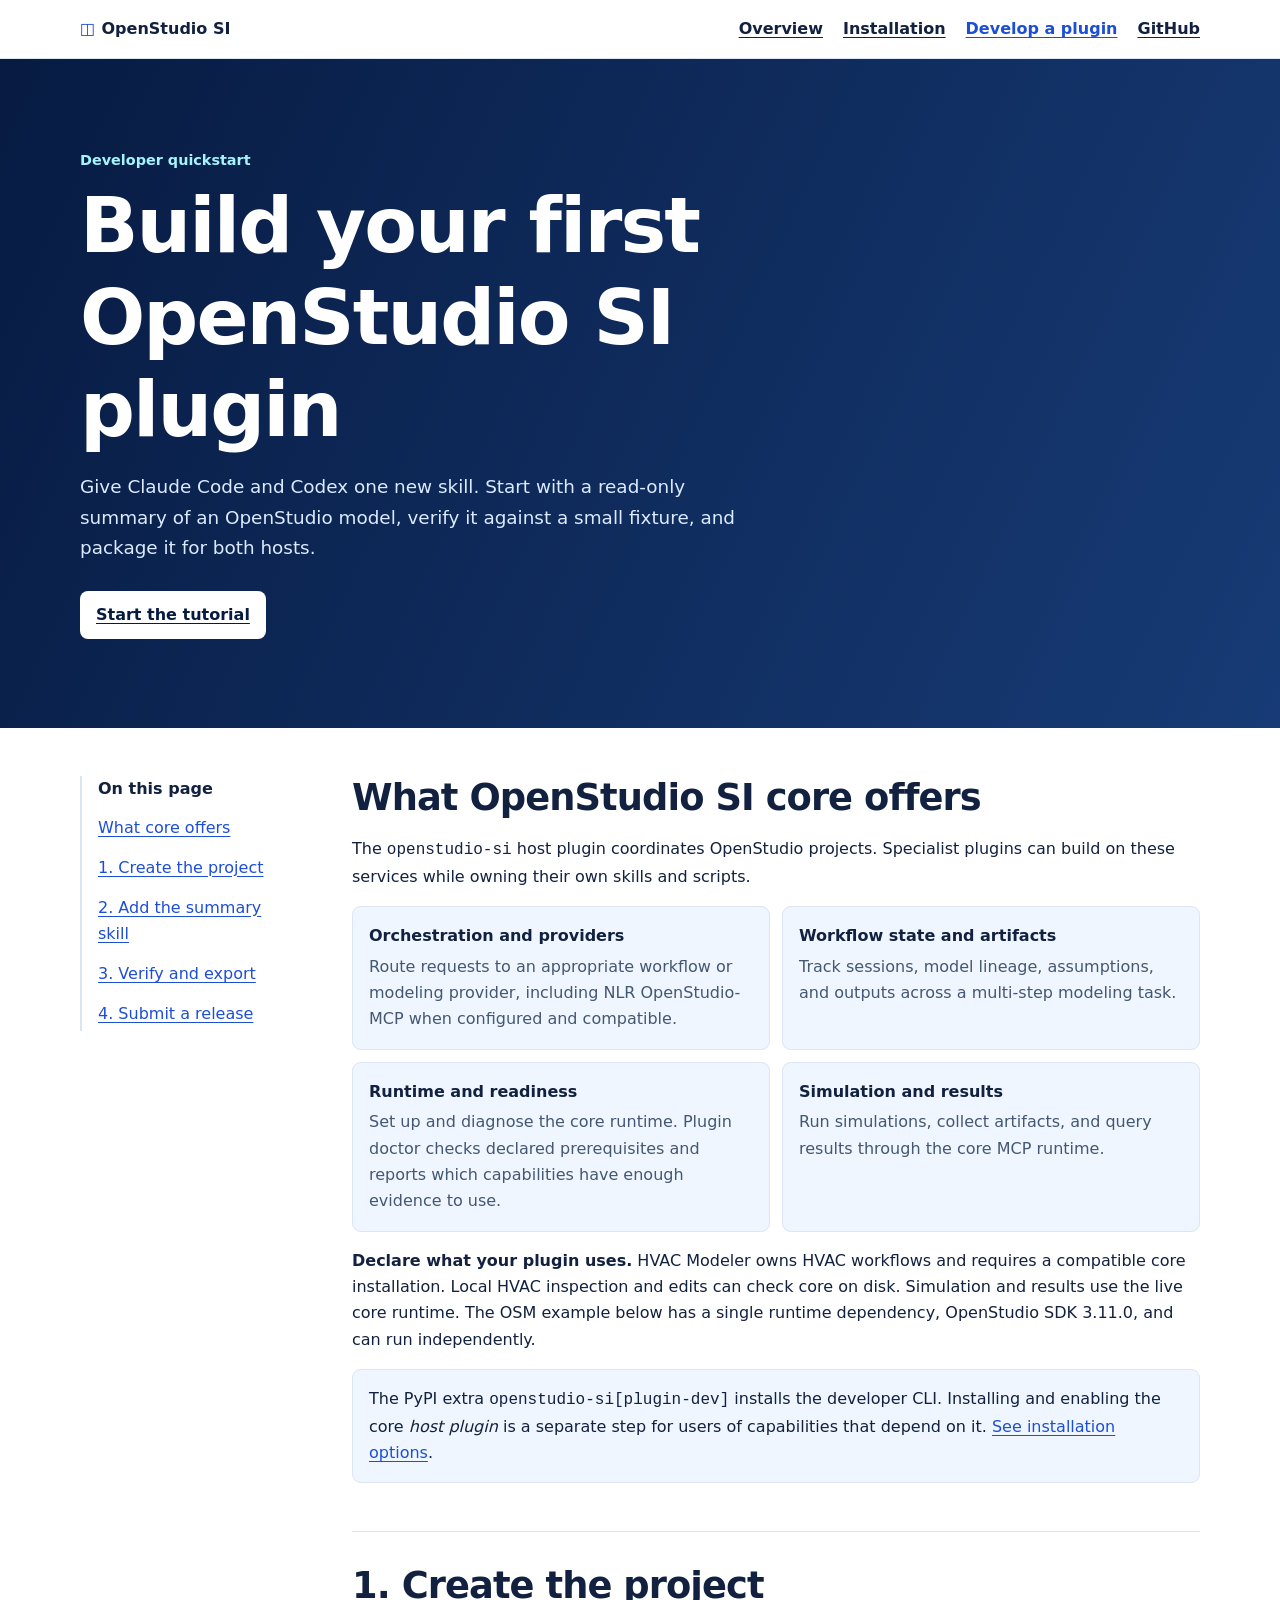
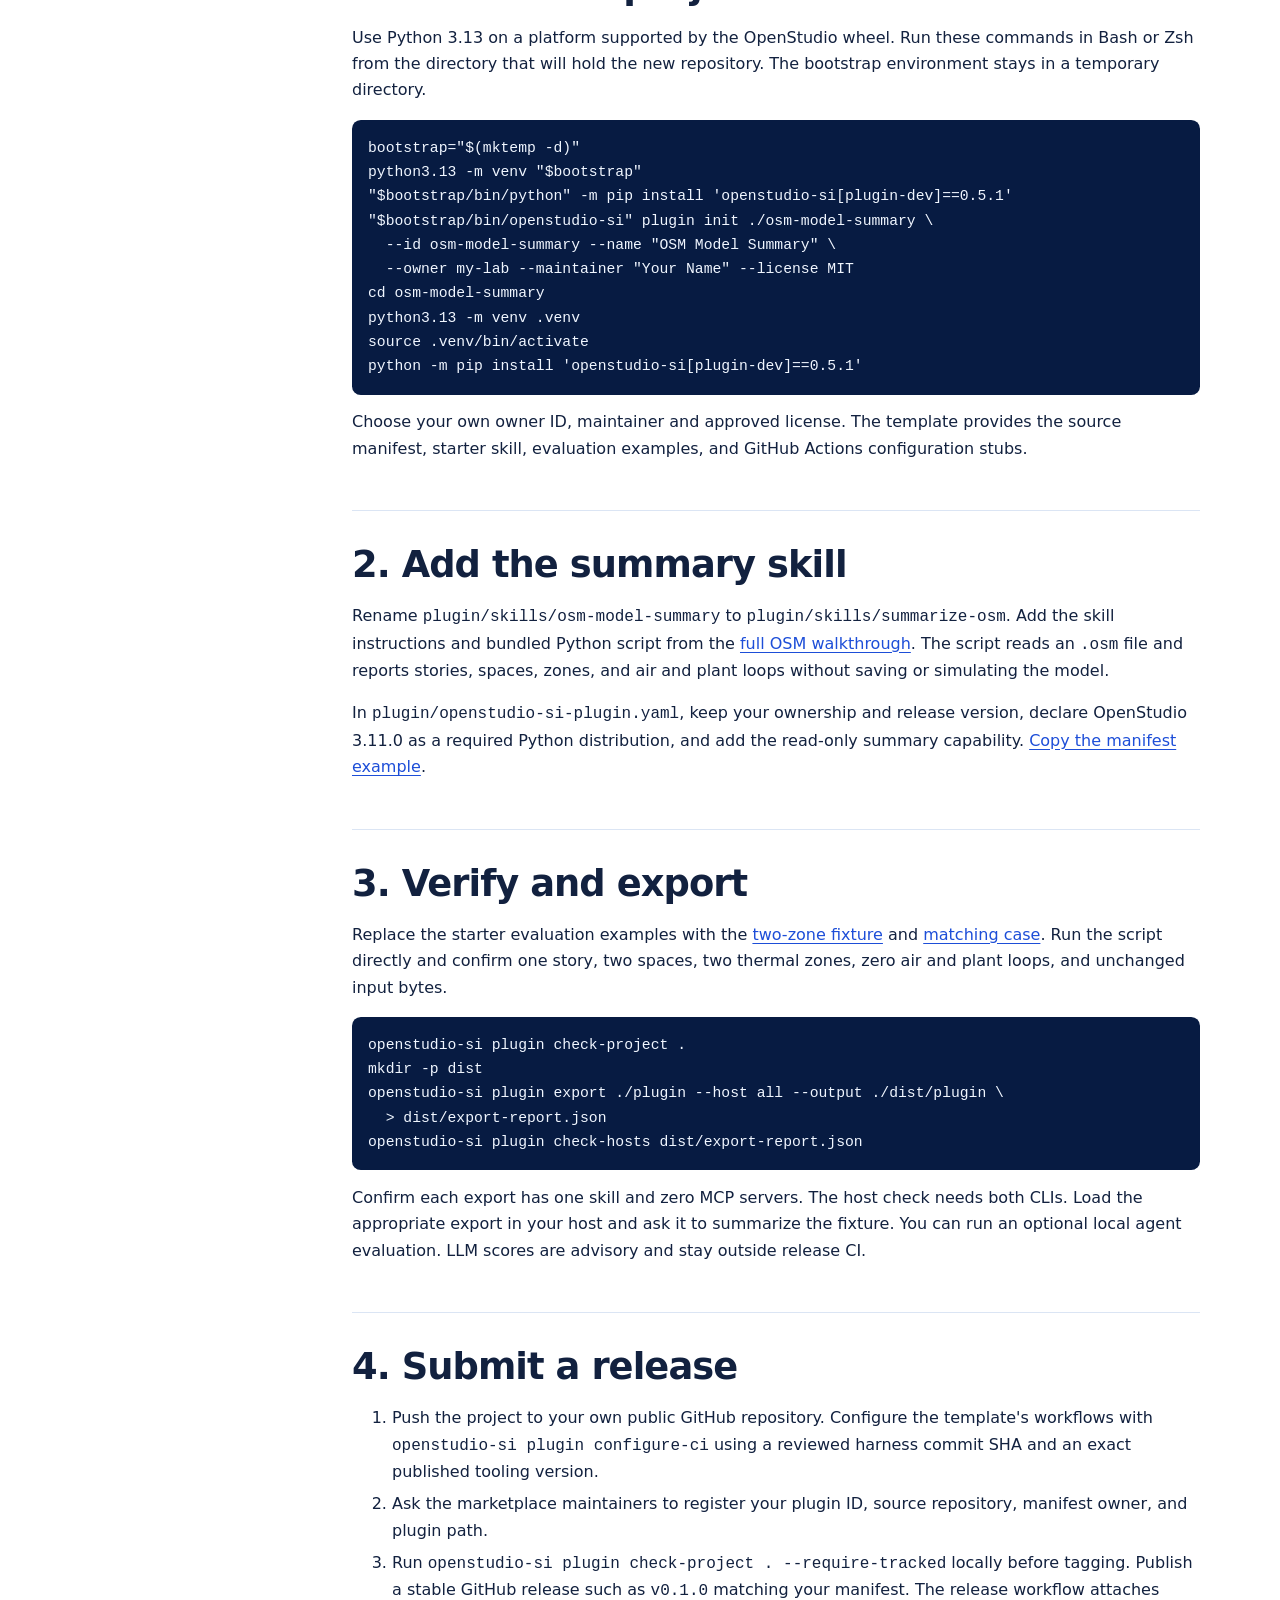
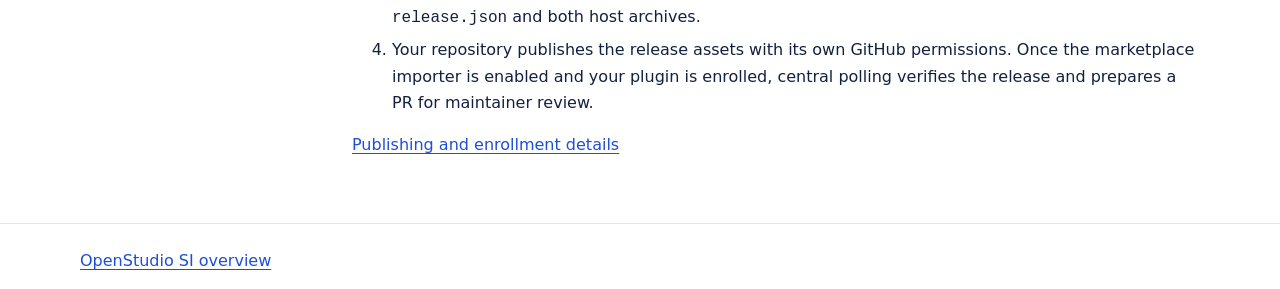
==== docs/develop.html @ a96a1e19 "Add a GitHub Pages quickstart for plugin developers" ====
<!doctype html>
<html lang="en">
<head>
  <meta charset="utf-8">
  <meta name="viewport" content="width=device-width, initial-scale=1">
  <meta name="description" content="Build, test, and release your first OpenStudio SI plugin for Claude Code and Codex.">
  <title>Develop a plugin | OpenStudio SI</title>
  <style>
    :root { color-scheme: light; --navy:#071b42; --ink:#12213f; --blue:#1d4ed8; --pale:#eff6ff; --muted:#445773; --line:#dbe5f4; }
    * { box-sizing:border-box; }
    body { margin:0; color:var(--ink); font:1rem/1.65 system-ui,sans-serif; }
    a { color:var(--blue); text-underline-offset:.2em; }
    a:focus-visible { outline:3px solid #2563eb; outline-offset:4px; }
    .wrap { width:min(70rem, calc(100% - 2rem)); margin-inline:auto; }
    header { border-bottom:1px solid var(--line); }
    header .wrap { display:flex; flex-wrap:wrap; align-items:center; justify-content:space-between; gap:.5rem 1.5rem; padding-block:1rem; }
    header nav { display:flex; flex-wrap:wrap; gap:.5rem 1.25rem; }
    header a { color:var(--ink); font-weight:650; }
    .brand { font-weight:800; text-decoration:none; }
    .brand span { color:var(--blue); margin-right:.4rem; }
    [aria-current="page"] { color:var(--blue); }
    .hero { padding:clamp(3rem, 7vw, 6rem) 0; background:linear-gradient(115deg,var(--navy),#173b76); color:white; }
    .hero p { max-width:42rem; color:#dbeafe; font-size:1.15rem; }
    h1,h2,h3 { line-height:1.2; letter-spacing:-.025em; }
    h1 { font-size:clamp(2.4rem, 6vw, 4.8rem); max-width:16ch; margin:.45rem 0 1rem; }
    h2 { font-size:clamp(1.65rem, 3.5vw, 2.3rem); margin:0 0 1rem; }
    h3 { font-size:1.15rem; margin:0 0 .5rem; }
    .label { font-weight:700; font-size:.9rem; }
    .hero .label { color:#a5f3fc; }
    .hero .button { display:inline-block; margin-top:.75rem; padding:.65rem 1rem; background:white; color:var(--navy); border-radius:.5rem; font-weight:700; }
    .layout { display:grid; grid-template-columns:13rem minmax(0, 1fr); gap:clamp(1.5rem,5vw,4rem); padding-block:3rem; }
    .contents { align-self:start; position:sticky; top:1rem; border-left:2px solid var(--line); padding-left:1rem; }
    .contents ul { list-style:none; padding:0; margin:.5rem 0 0; }
    .contents a { display:inline-block; padding:.25rem 0; }
    section + section { margin-top:3rem; padding-top:2rem; border-top:1px solid var(--line); }
    section { scroll-margin-top:1rem; }
    p, ul, dl { margin:.65rem 0 1rem; }
    li + li { margin-top:.35rem; }
    .core-list { display:grid; grid-template-columns:repeat(2,minmax(0,1fr)); gap:.75rem; }
    .core-list div, .note { background:var(--pale); padding:1rem; border:1px solid var(--line); border-radius:.55rem; }
    dt { font-weight:740; }
    dd { margin:.25rem 0 0; color:var(--muted); }
    pre { background:var(--navy); color:#f0f6ff; border-radius:.55rem; padding:1rem; overflow:auto; font-size:.92rem; }
    pre:focus-visible { outline:3px solid #2563eb; outline-offset:3px; }
    p code, li code { overflow-wrap:anywhere; }
    footer { border-top:1px solid var(--line); padding-block:1.5rem; }
    @media (max-width:46rem) {
      .layout { grid-template-columns:minmax(0,1fr); padding-block:1.5rem; }
      .contents { position:static; }
      .core-list { grid-template-columns:minmax(0,1fr); }
    }
  </style>
</head>
<body>
  <header>
    <div class="wrap">
      <a class="brand" href="index.html"><span aria-hidden="true">◫</span>OpenStudio SI</a>
      <nav aria-label="Site">
        <a href="index.html">Overview</a>
        <a href="install.html">Installation</a>
        <a href="develop.html" aria-current="page">Develop a plugin</a>
        <a href="https://github.com/pnnl/openstudio-si-plugins">GitHub</a>
      </nav>
    </div>
  </header>
  <main>
    <div class="hero">
      <div class="wrap">
        <div class="label">Developer quickstart</div>
        <h1>Build your first OpenStudio SI plugin</h1>
        <p>Give Claude Code and Codex one new skill. Start with a read-only summary of an OpenStudio model, verify it against a small fixture, and package it for both hosts.</p>
        <a class="button" href="#scaffold">Start the tutorial</a>
      </div>
    </div>
    <div class="wrap layout">
      <nav class="contents" aria-label="On this page">
        <strong>On this page</strong>
        <ul>
          <li><a href="#core">What core offers</a></li>
          <li><a href="#scaffold">1. Create the project</a></li>
          <li><a href="#skill">2. Add the summary skill</a></li>
          <li><a href="#verify">3. Verify and export</a></li>
          <li><a href="#publish">4. Submit a release</a></li>
        </ul>
      </nav>
      <div>
        <section id="core">
          <h2>What OpenStudio SI core offers</h2>
          <p>The <code>openstudio-si</code> host plugin coordinates OpenStudio projects. Specialist plugins can build on these services while owning their own skills and scripts.</p>
          <dl class="core-list">
            <div><dt>Orchestration and providers</dt><dd>Route requests to an appropriate workflow or modeling provider, including NLR OpenStudio-MCP when configured and compatible.</dd></div>
            <div><dt>Workflow state and artifacts</dt><dd>Track sessions, model lineage, assumptions, and outputs across a multi-step modeling task.</dd></div>
            <div><dt>Runtime and readiness</dt><dd>Set up and diagnose the core runtime. Plugin doctor checks declared prerequisites and reports which capabilities have enough evidence to use.</dd></div>
            <div><dt>Simulation and results</dt><dd>Run simulations, collect artifacts, and query results through the core MCP runtime.</dd></div>
          </dl>
          <p><strong>Declare what your plugin uses.</strong> HVAC Modeler owns HVAC workflows and requires a compatible core installation. Local HVAC inspection and edits can check core on disk. Simulation and results use the live core runtime. The OSM example below has a single runtime dependency, OpenStudio SDK 3.11.0, and can run independently.</p>
          <p class="note">The PyPI extra <code>openstudio-si[plugin-dev]</code> installs the developer CLI. Installing and enabling the core <em>host plugin</em> is a separate step for users of capabilities that depend on it. <a href="install.html">See installation options</a>.</p>
        </section>
        <section id="scaffold">
          <h2>1. Create the project</h2>
          <p>Use Python 3.13 on a platform supported by the OpenStudio wheel. Run these commands in Bash or Zsh from the directory that will hold the new repository. The bootstrap environment stays in a temporary directory.</p>
          <pre tabindex="0"><code>bootstrap="$(mktemp -d)"
python3.13 -m venv "$bootstrap"
"$bootstrap/bin/python" -m pip install 'openstudio-si[plugin-dev]==0.5.1'
"$bootstrap/bin/openstudio-si" plugin init ./osm-model-summary \
  --id osm-model-summary --name "OSM Model Summary" \
  --owner my-lab --maintainer "Your Name" --license MIT
cd osm-model-summary
python3.13 -m venv .venv
source .venv/bin/activate
python -m pip install 'openstudio-si[plugin-dev]==0.5.1'</code></pre>
          <p>Choose your own owner ID, maintainer and approved license. The template provides the source manifest, starter skill, evaluation examples, and GitHub Actions configuration stubs.</p>
        </section>
        <section id="skill">
          <h2>2. Add the summary skill</h2>
          <p>Rename <code>plugin/skills/osm-model-summary</code> to <code>plugin/skills/summarize-osm</code>. Add the skill instructions and bundled Python script from the <a href="https://github.com/pnnl/openstudio-si-harness/blob/main/docs/PLUGIN_OSM_SUMMARY_TUTORIAL.md#2-replace-the-starter-skill">full OSM walkthrough</a>. The script reads an <code>.osm</code> file and reports stories, spaces, zones, and air and plant loops without saving or simulating the model.</p>
          <p>In <code>plugin/openstudio-si-plugin.yaml</code>, keep your ownership and release version, declare OpenStudio 3.11.0 as a required Python distribution, and add the read-only summary capability. <a href="https://github.com/pnnl/openstudio-si-harness/blob/main/docs/PLUGIN_OSM_SUMMARY_TUTORIAL.md#3-declare-identity-capabilities-and-prerequisites">Copy the manifest example</a>.</p>
        </section>
        <section id="verify">
          <h2>3. Verify and export</h2>
          <p>Replace the starter evaluation examples with the <a href="https://github.com/pnnl/openstudio-si-harness/blob/main/docs/PLUGIN_OSM_SUMMARY_TUTORIAL.md#4-build-a-small-redistributable-fixture-and-verify-directly">two-zone fixture</a> and <a href="https://github.com/pnnl/openstudio-si-harness/blob/main/docs/PLUGIN_OSM_SUMMARY_TUTORIAL.md#5-replace-the-demonstration-evaluation-cases">matching case</a>. Run the script directly and confirm one story, two spaces, two thermal zones, zero air and plant loops, and unchanged input bytes.</p>
          <pre tabindex="0"><code>openstudio-si plugin check-project .
mkdir -p dist
openstudio-si plugin export ./plugin --host all --output ./dist/plugin \
  &gt; dist/export-report.json
openstudio-si plugin check-hosts dist/export-report.json</code></pre>
          <p>Confirm each export has one skill and zero MCP servers. The host check needs both CLIs. Load the appropriate export in your host and ask it to summarize the fixture. You can run an optional local agent evaluation. LLM scores are advisory and stay outside release CI.</p>
        </section>
        <section id="publish">
          <h2>4. Submit a release</h2>
          <ol>
            <li>Push the project to your own public GitHub repository. Configure the template's workflows with <code>openstudio-si plugin configure-ci</code> using a reviewed harness commit SHA and an exact published tooling version.</li>
            <li>Ask the marketplace maintainers to register your plugin ID, source repository, manifest owner, and plugin path.</li>
            <li>Run <code>openstudio-si plugin check-project . --require-tracked</code> locally before tagging. Publish a stable GitHub release such as <code>v0.1.0</code> matching your manifest. The release workflow attaches <code>release.json</code> and both host archives.</li>
            <li>Your repository publishes the release assets with its own GitHub permissions. Once the marketplace importer is enabled and your plugin is enrolled, central polling verifies the release and prepares a PR for maintainer review.</li>
          </ol>
          <p><a href="https://github.com/pnnl/openstudio-si-harness/blob/main/docs/PLUGIN_PUBLISHING.md#laboratory-workflow">Publishing and enrollment details</a></p>
        </section>
      </div>
    </div>
  </main>
  <footer><div class="wrap"><a href="index.html">OpenStudio SI overview</a></div></footer>
</body>
</html>
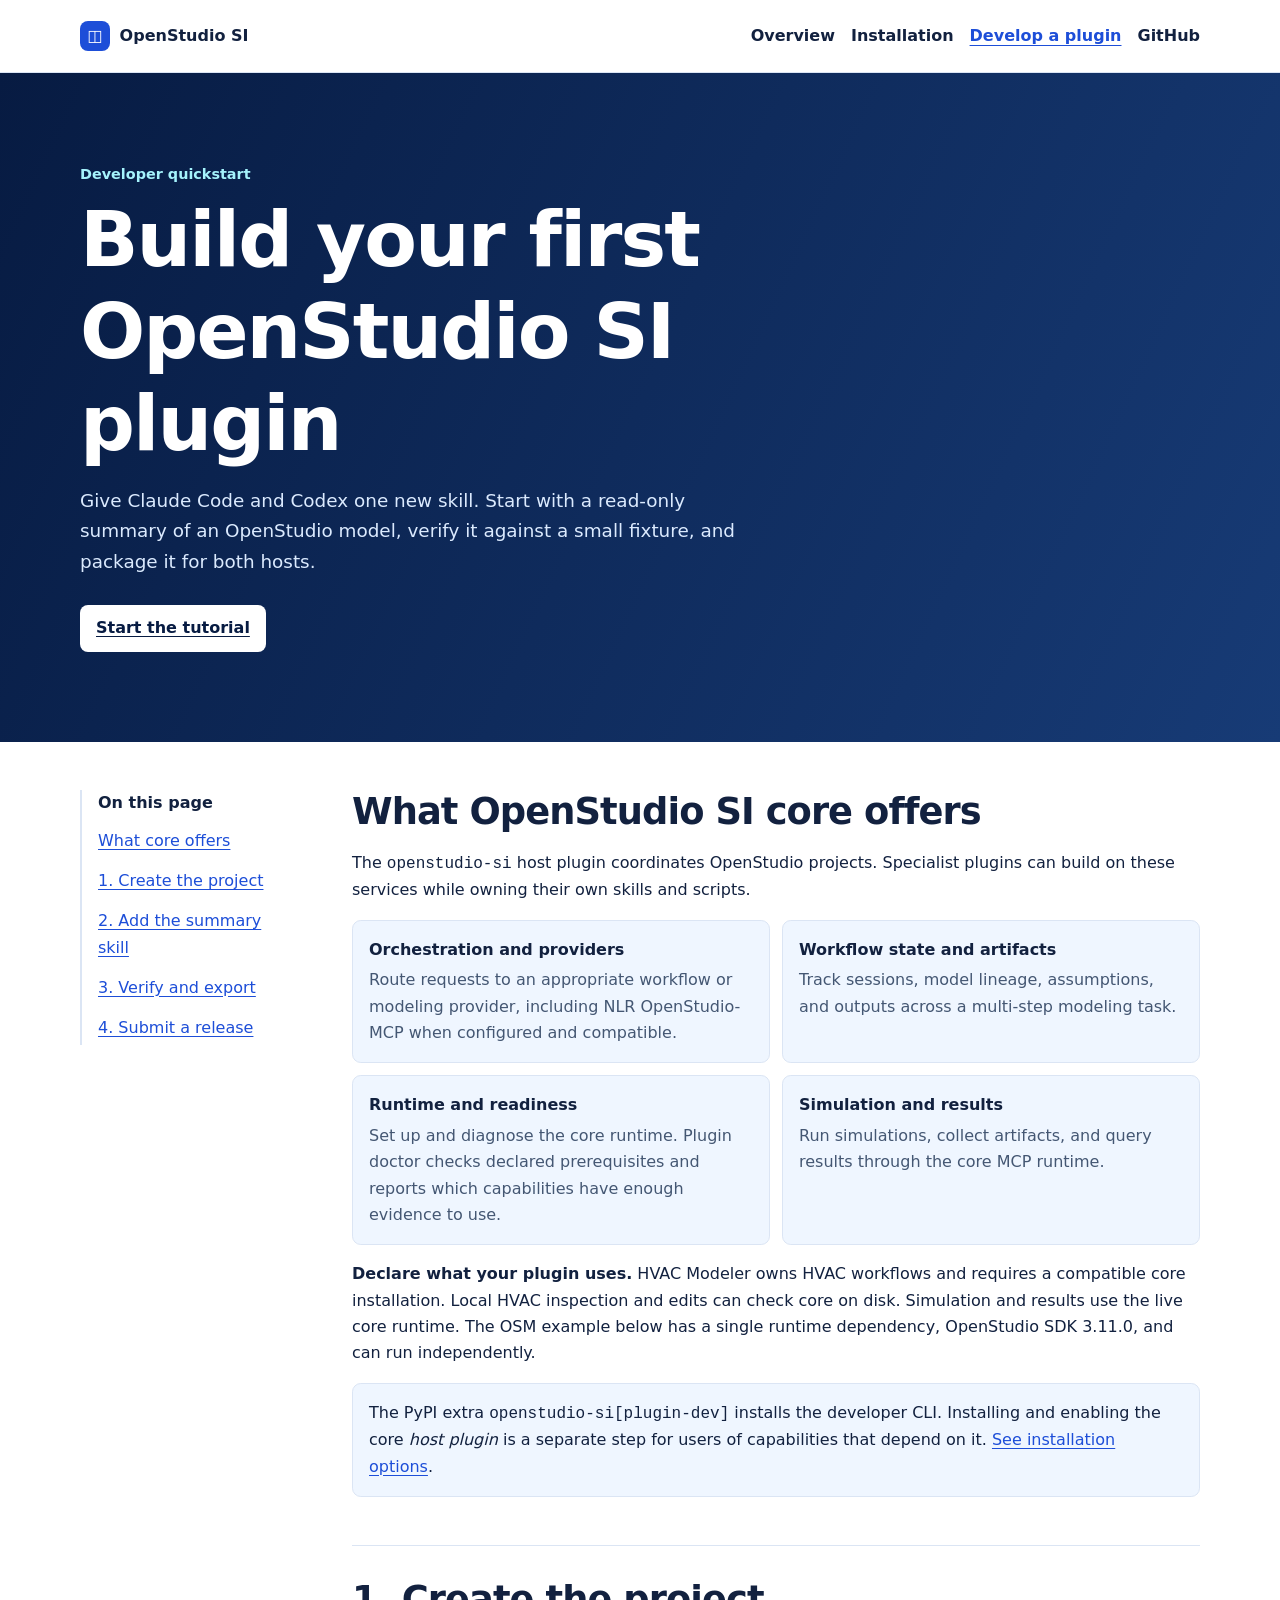
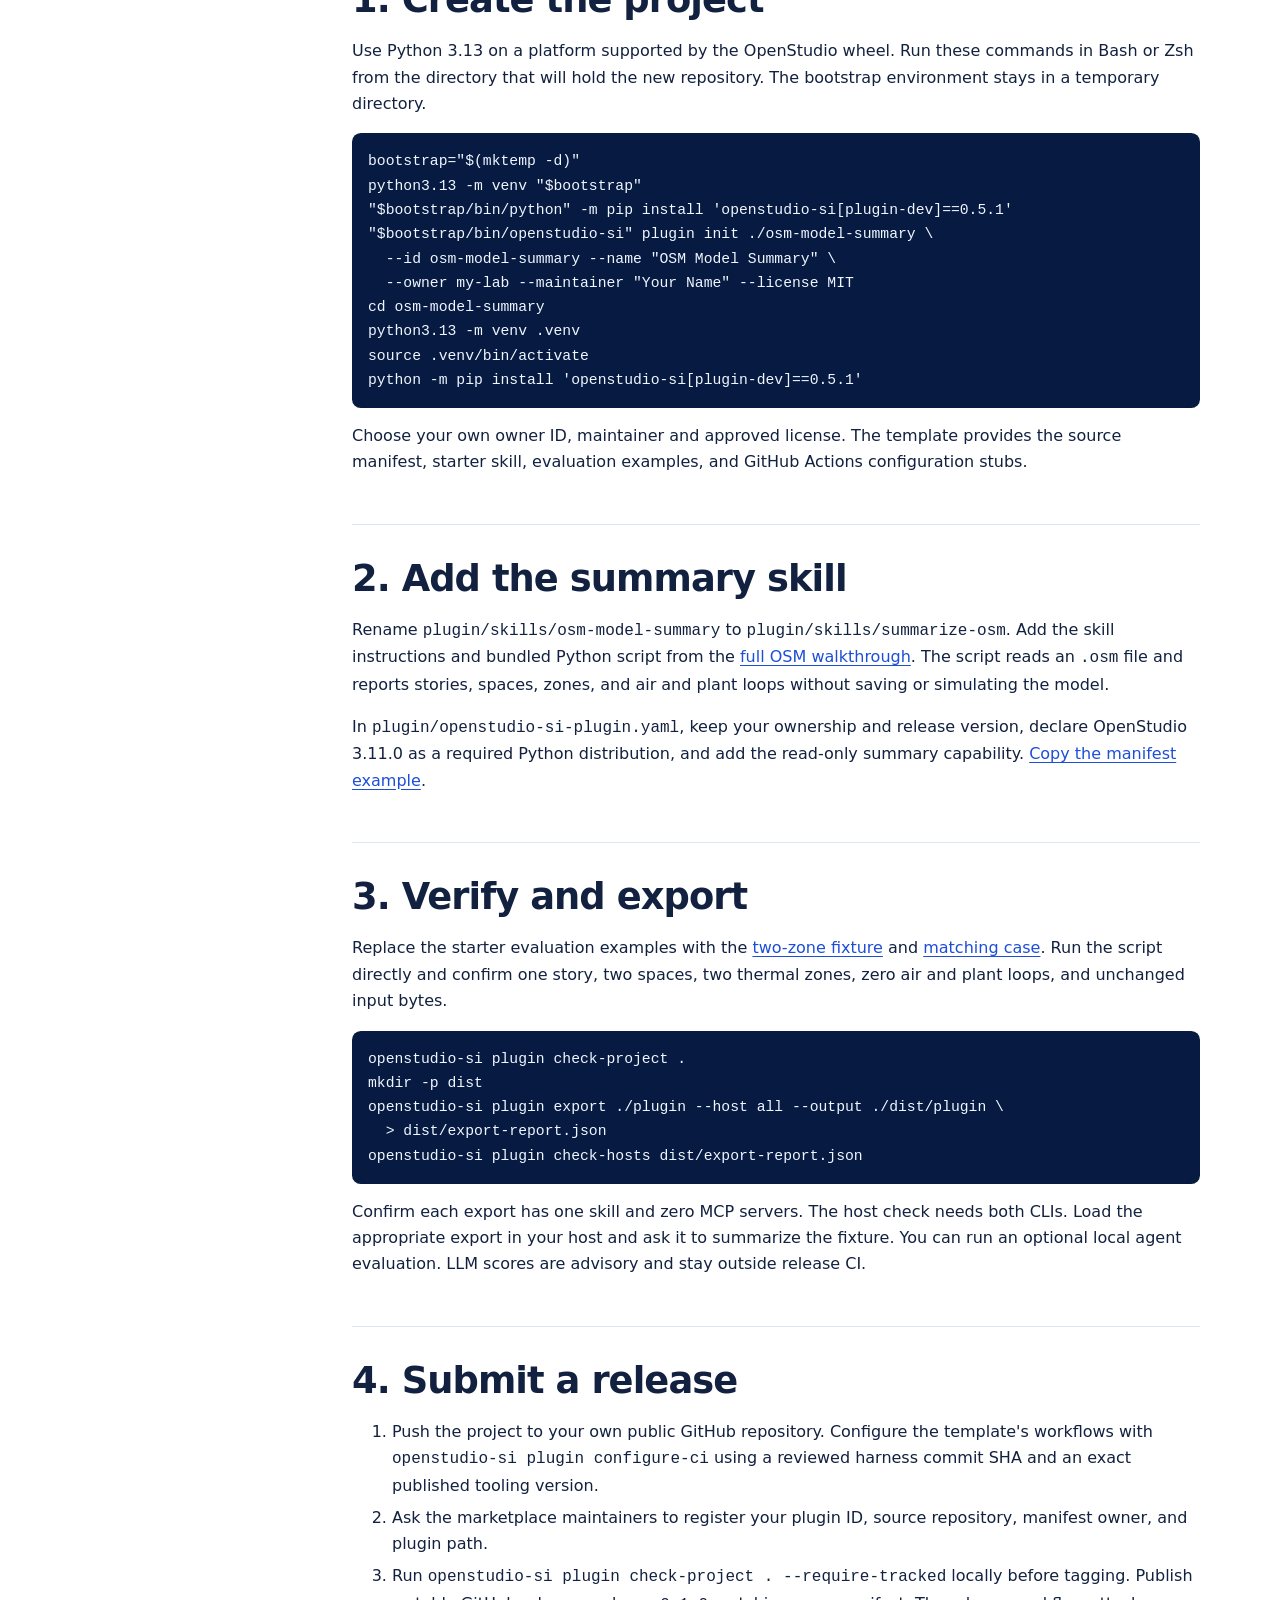
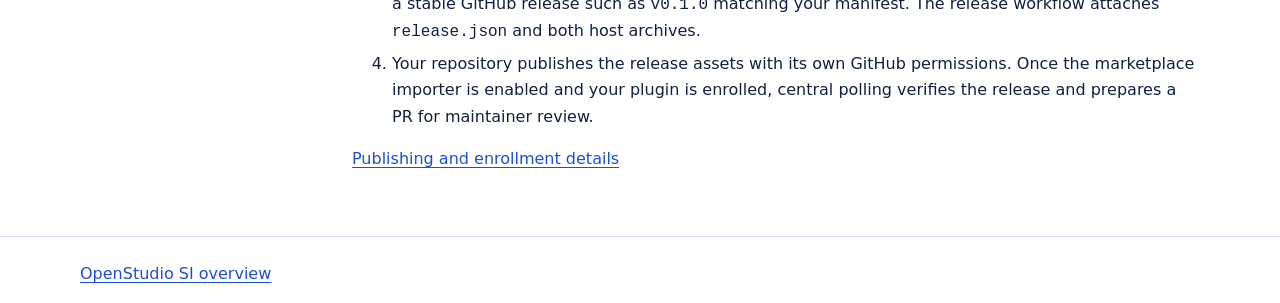
==== commit 8c05cceb: "Use consistent navigation across GitHub Pages" ====
--- a/docs/develop.html
+++ b/docs/develop.html
@@ -12,13 +12,6 @@
     a { color:var(--blue); text-underline-offset:.2em; }
     a:focus-visible { outline:3px solid #2563eb; outline-offset:4px; }
     .wrap { width:min(70rem, calc(100% - 2rem)); margin-inline:auto; }
-    header { border-bottom:1px solid var(--line); }
-    header .wrap { display:flex; flex-wrap:wrap; align-items:center; justify-content:space-between; gap:.5rem 1.5rem; padding-block:1rem; }
-    header nav { display:flex; flex-wrap:wrap; gap:.5rem 1.25rem; }
-    header a { color:var(--ink); font-weight:650; }
-    .brand { font-weight:800; text-decoration:none; }
-    .brand span { color:var(--blue); margin-right:.4rem; }
-    [aria-current="page"] { color:var(--blue); }
     .hero { padding:clamp(3rem, 7vw, 6rem) 0; background:linear-gradient(115deg,var(--navy),#173b76); color:white; }
     .hero p { max-width:42rem; color:#dbeafe; font-size:1.15rem; }
     h1,h2,h3 { line-height:1.2; letter-spacing:-.025em; }
@@ -50,12 +43,13 @@
       .core-list { grid-template-columns:minmax(0,1fr); }
     }
   </style>
+  <link rel="stylesheet" href="assets/site-header.css">
 </head>
 <body>
-  <header>
-    <div class="wrap">
-      <a class="brand" href="index.html"><span aria-hidden="true">◫</span>OpenStudio SI</a>
-      <nav aria-label="Site">
+  <header class="site-header">
+    <div class="site-header-inner">
+      <a class="site-brand" href="index.html"><span class="site-brand-mark" aria-hidden="true">◫</span>OpenStudio SI</a>
+      <nav class="site-nav" aria-label="Site navigation">
         <a href="index.html">Overview</a>
         <a href="install.html">Installation</a>
         <a href="develop.html" aria-current="page">Develop a plugin</a>
--- a/docs/assets/site-header.css
+++ b/docs/assets/site-header.css
@@ -0,0 +1,55 @@
+.site-header {
+  border-bottom: 1px solid #dbe5f4;
+  background: #fff;
+  font: 650 1rem/1.5 Inter, system-ui, sans-serif;
+}
+.site-header-inner {
+  width: min(70rem, calc(100% - 2rem));
+  min-height: 72px;
+  margin-inline: auto;
+  padding-block: .65rem;
+  display: flex;
+  flex-wrap: wrap;
+  align-items: center;
+  justify-content: space-between;
+  gap: .35rem 1rem;
+}
+.site-brand {
+  display: inline-flex;
+  align-items: center;
+  gap: .6rem;
+  font-weight: 800;
+}
+.site-brand-mark {
+  display: grid;
+  place-items: center;
+  width: 30px;
+  height: 30px;
+  border-radius: 8px;
+  background: #1d4ed8;
+  color: #fff;
+}
+.site-nav, .section-nav {
+  display: flex;
+  flex-wrap: wrap;
+  align-items: center;
+  gap: .25rem 1rem;
+}
+.site-header a {
+  color: #12213f;
+  text-decoration: none;
+}
+.site-nav a, .section-nav a { padding-block: .35rem; }
+.site-nav a:hover, .site-nav [aria-current="page"], .section-nav a {
+  color: #1d4ed8;
+  text-decoration: underline;
+  text-underline-offset: .25em;
+}
+.site-header a:focus-visible, .section-nav a:focus-visible {
+  outline: 3px solid #2563eb;
+  outline-offset: 3px;
+}
+.section-nav {
+  margin-block: 1rem;
+  font-weight: 650;
+}
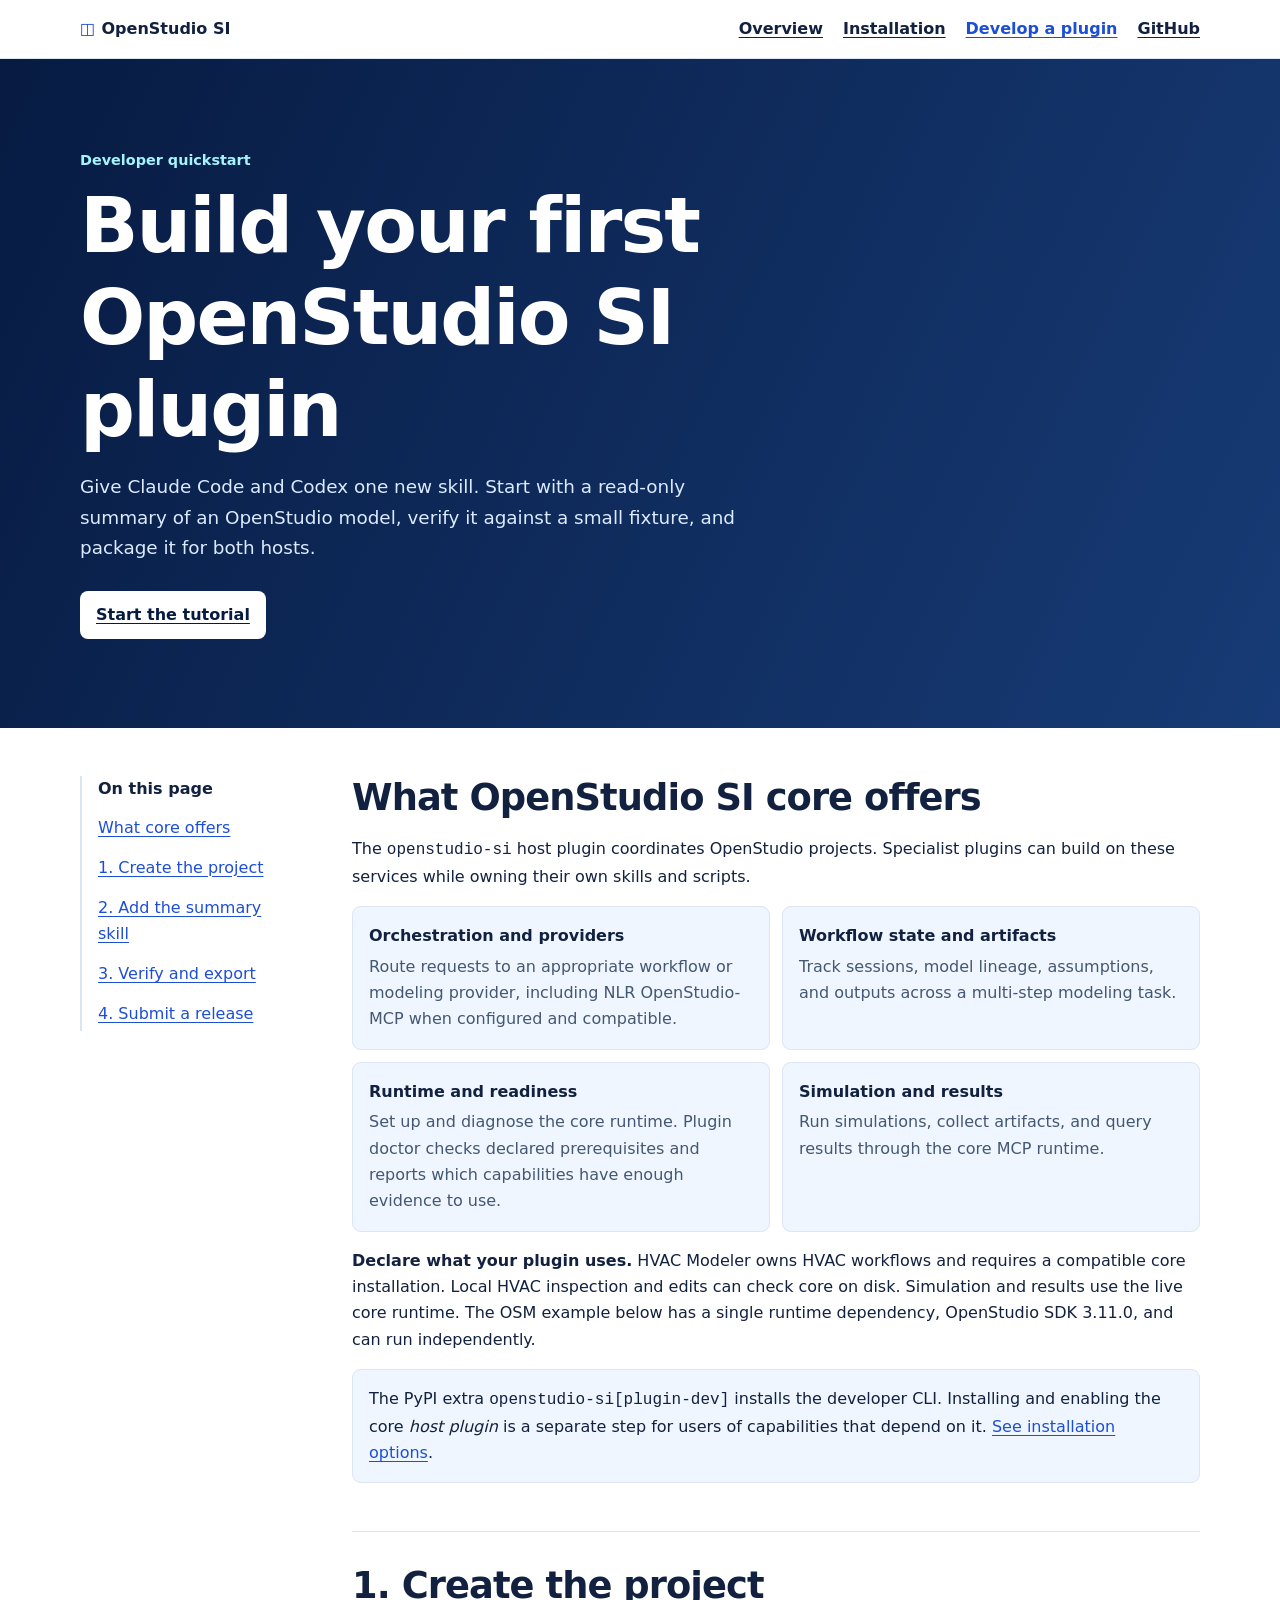
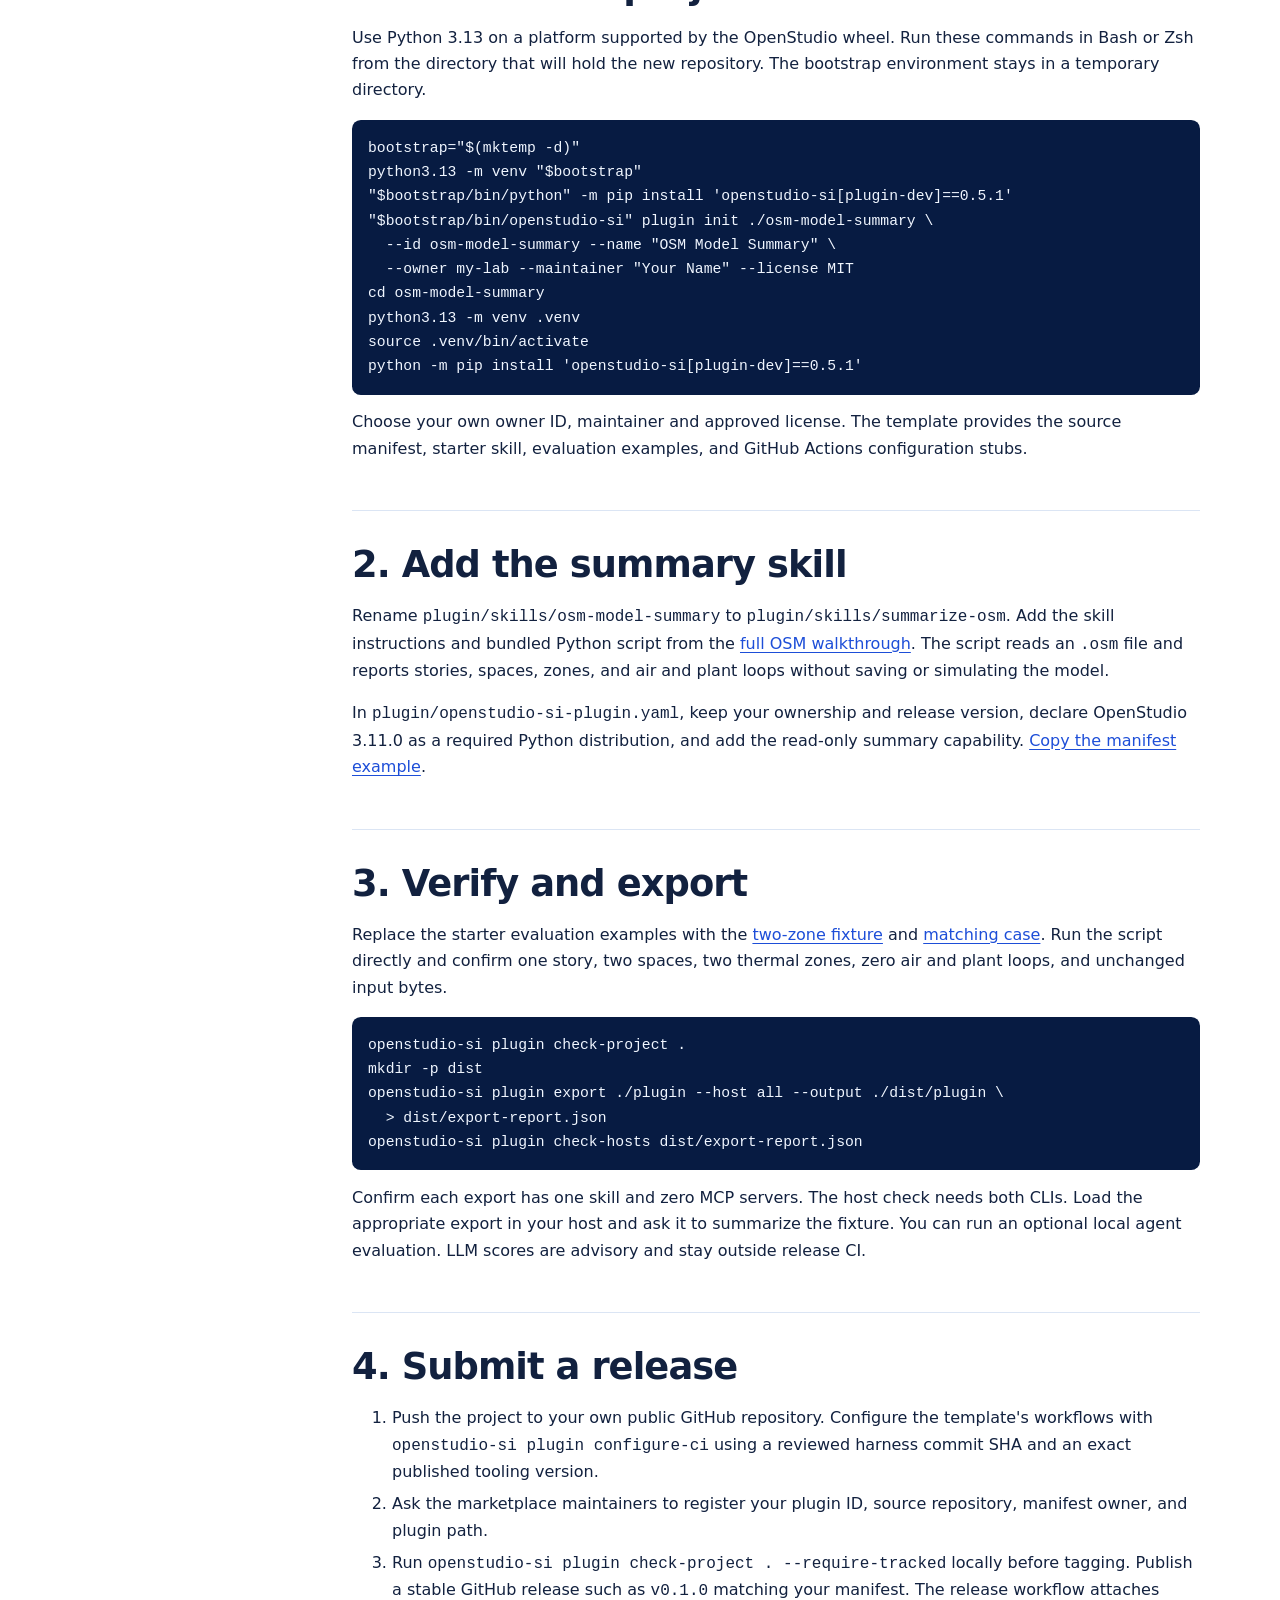
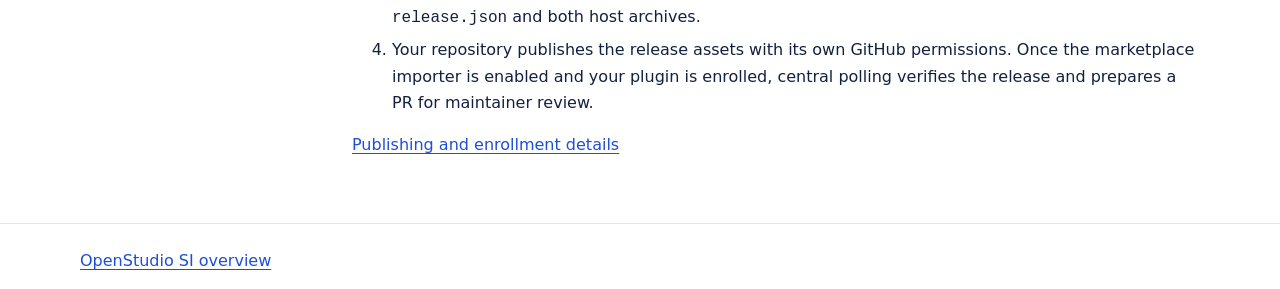
==== commit 306c2768: "upload page candidate" ====
--- a/docs/develop.html
+++ b/docs/develop.html
@@ -12,6 +12,13 @@
     a { color:var(--blue); text-underline-offset:.2em; }
     a:focus-visible { outline:3px solid #2563eb; outline-offset:4px; }
     .wrap { width:min(70rem, calc(100% - 2rem)); margin-inline:auto; }
+    header { border-bottom:1px solid var(--line); }
+    header .wrap { display:flex; flex-wrap:wrap; align-items:center; justify-content:space-between; gap:.5rem 1.5rem; padding-block:1rem; }
+    header nav { display:flex; flex-wrap:wrap; gap:.5rem 1.25rem; }
+    header a { color:var(--ink); font-weight:650; }
+    .brand { font-weight:800; text-decoration:none; }
+    .brand span { color:var(--blue); margin-right:.4rem; }
+    [aria-current="page"] { color:var(--blue); }
     .hero { padding:clamp(3rem, 7vw, 6rem) 0; background:linear-gradient(115deg,var(--navy),#173b76); color:white; }
     .hero p { max-width:42rem; color:#dbeafe; font-size:1.15rem; }
     h1,h2,h3 { line-height:1.2; letter-spacing:-.025em; }
@@ -43,13 +50,12 @@
       .core-list { grid-template-columns:minmax(0,1fr); }
     }
   </style>
-  <link rel="stylesheet" href="assets/site-header.css">
 </head>
 <body>
-  <header class="site-header">
-    <div class="site-header-inner">
-      <a class="site-brand" href="index.html"><span class="site-brand-mark" aria-hidden="true">◫</span>OpenStudio SI</a>
-      <nav class="site-nav" aria-label="Site navigation">
+  <header>
+    <div class="wrap">
+      <a class="brand" href="index.html"><span aria-hidden="true">◫</span>OpenStudio SI</a>
+      <nav aria-label="Site">
         <a href="index.html">Overview</a>
         <a href="install.html">Installation</a>
         <a href="develop.html" aria-current="page">Develop a plugin</a>
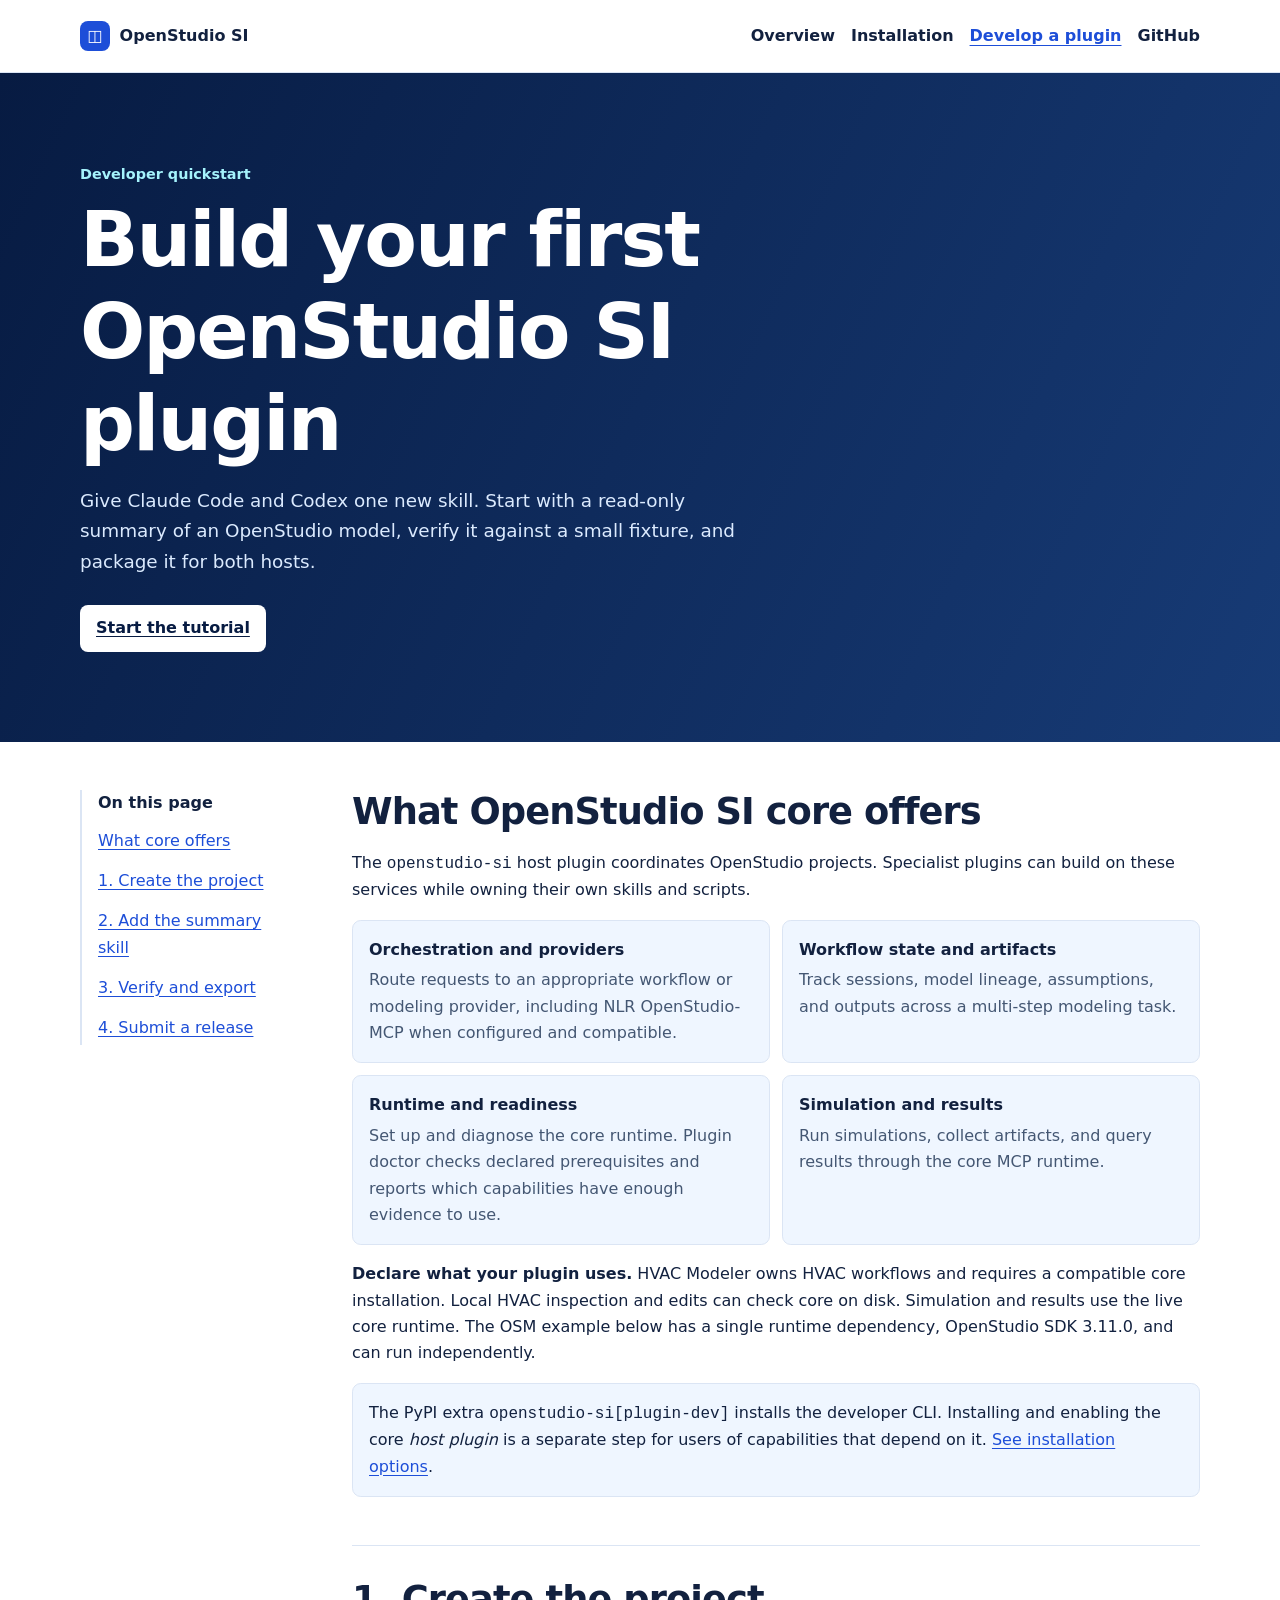
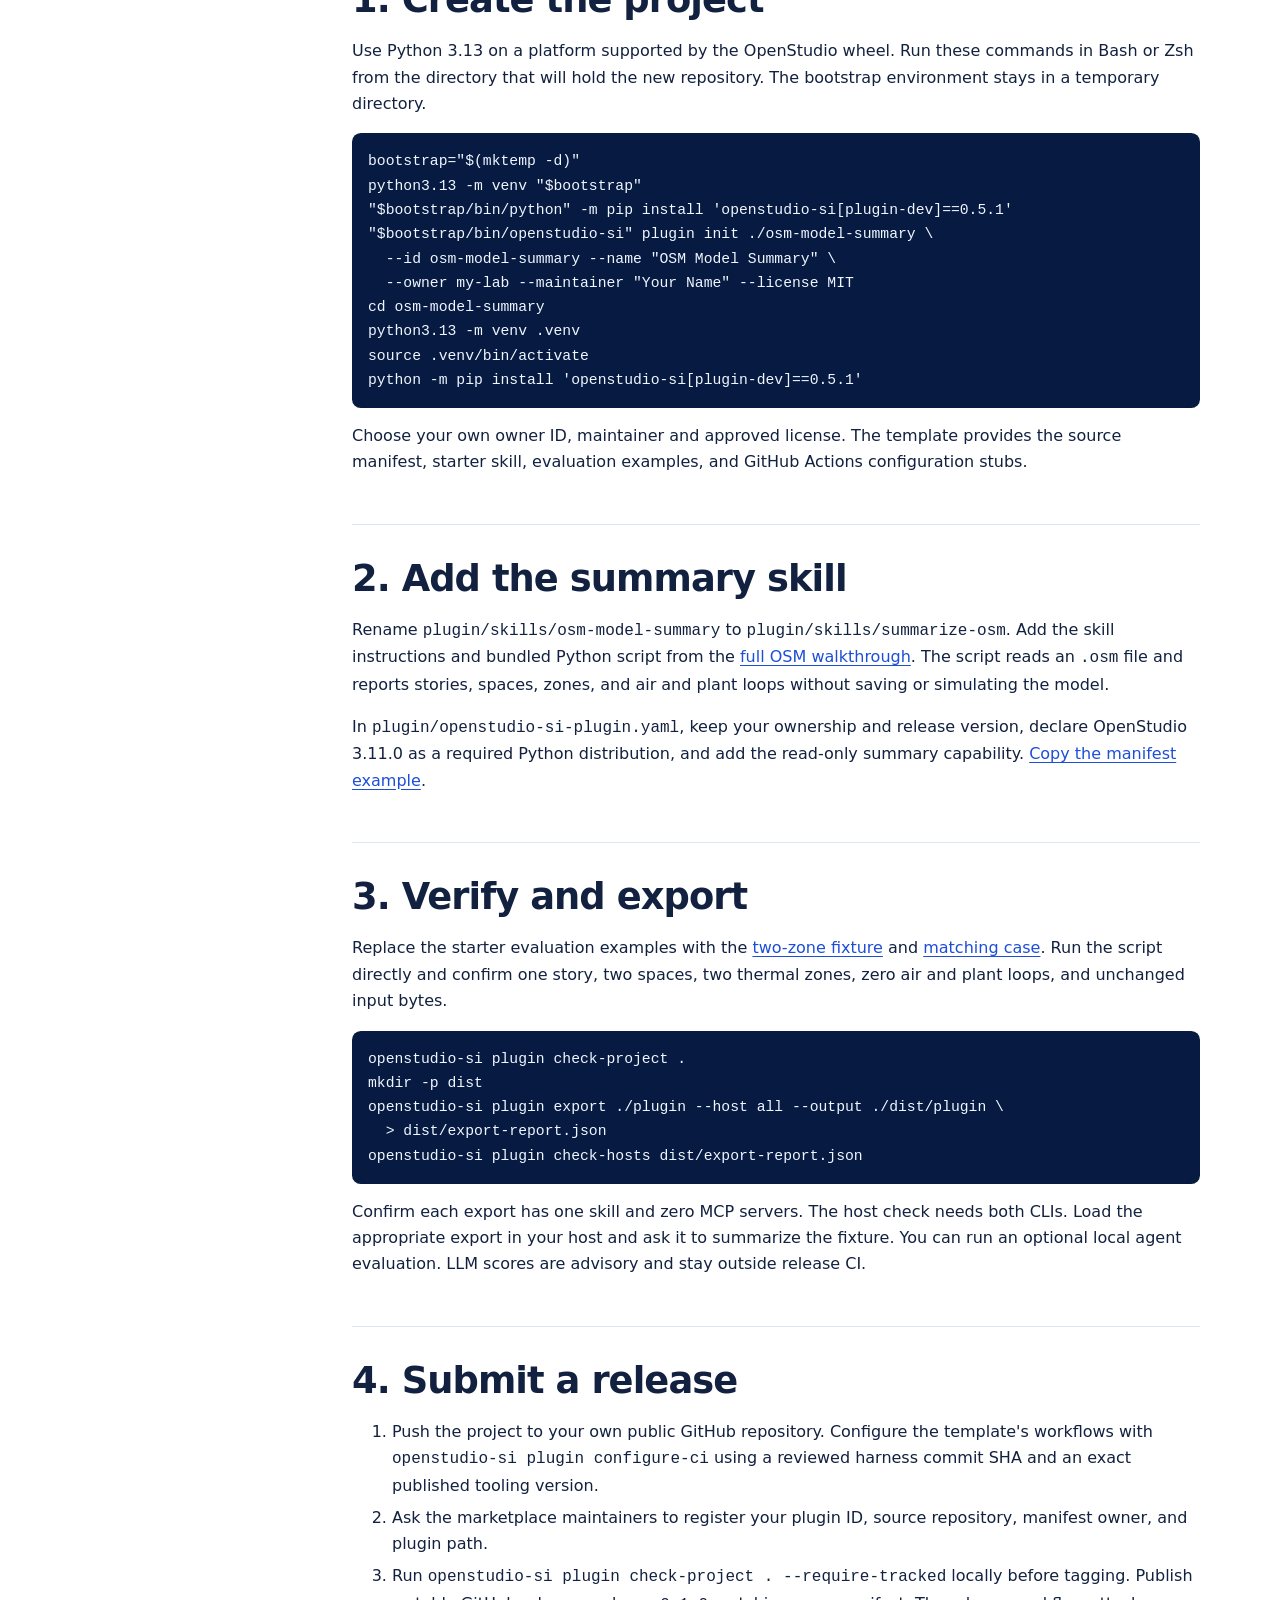
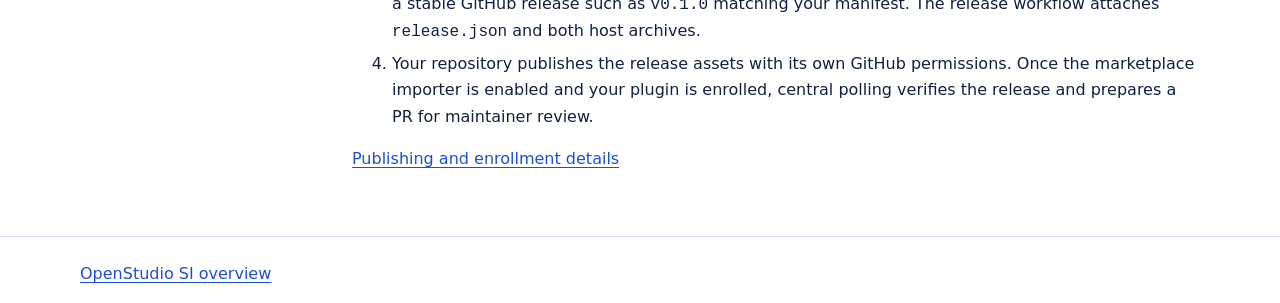
==== commit 04a5d424: "Merge branch 'main' into codex/plugin-release-importer # Conflicts: #	docs/develop.html #	docs/index" ====
--- a/docs/develop.html
+++ b/docs/develop.html
@@ -12,13 +12,6 @@
     a { color:var(--blue); text-underline-offset:.2em; }
     a:focus-visible { outline:3px solid #2563eb; outline-offset:4px; }
     .wrap { width:min(70rem, calc(100% - 2rem)); margin-inline:auto; }
-    header { border-bottom:1px solid var(--line); }
-    header .wrap { display:flex; flex-wrap:wrap; align-items:center; justify-content:space-between; gap:.5rem 1.5rem; padding-block:1rem; }
-    header nav { display:flex; flex-wrap:wrap; gap:.5rem 1.25rem; }
-    header a { color:var(--ink); font-weight:650; }
-    .brand { font-weight:800; text-decoration:none; }
-    .brand span { color:var(--blue); margin-right:.4rem; }
-    [aria-current="page"] { color:var(--blue); }
     .hero { padding:clamp(3rem, 7vw, 6rem) 0; background:linear-gradient(115deg,var(--navy),#173b76); color:white; }
     .hero p { max-width:42rem; color:#dbeafe; font-size:1.15rem; }
     h1,h2,h3 { line-height:1.2; letter-spacing:-.025em; }
@@ -50,12 +43,13 @@
       .core-list { grid-template-columns:minmax(0,1fr); }
     }
   </style>
+  <link rel="stylesheet" href="assets/site-header.css">
 </head>
 <body>
-  <header>
-    <div class="wrap">
-      <a class="brand" href="index.html"><span aria-hidden="true">◫</span>OpenStudio SI</a>
-      <nav aria-label="Site">
+  <header class="site-header">
+    <div class="site-header-inner">
+      <a class="site-brand" href="index.html"><span class="site-brand-mark" aria-hidden="true">◫</span>OpenStudio SI</a>
+      <nav class="site-nav" aria-label="Site navigation">
         <a href="index.html">Overview</a>
         <a href="install.html">Installation</a>
         <a href="develop.html" aria-current="page">Develop a plugin</a>
--- a/docs/assets/site-header.css
+++ b/docs/assets/site-header.css
@@ -0,0 +1,55 @@
+.site-header {
+  border-bottom: 1px solid #dbe5f4;
+  background: #fff;
+  font: 650 1rem/1.5 Inter, system-ui, sans-serif;
+}
+.site-header-inner {
+  width: min(70rem, calc(100% - 2rem));
+  min-height: 72px;
+  margin-inline: auto;
+  padding-block: .65rem;
+  display: flex;
+  flex-wrap: wrap;
+  align-items: center;
+  justify-content: space-between;
+  gap: .35rem 1rem;
+}
+.site-brand {
+  display: inline-flex;
+  align-items: center;
+  gap: .6rem;
+  font-weight: 800;
+}
+.site-brand-mark {
+  display: grid;
+  place-items: center;
+  width: 30px;
+  height: 30px;
+  border-radius: 8px;
+  background: #1d4ed8;
+  color: #fff;
+}
+.site-nav, .section-nav {
+  display: flex;
+  flex-wrap: wrap;
+  align-items: center;
+  gap: .25rem 1rem;
+}
+.site-header a {
+  color: #12213f;
+  text-decoration: none;
+}
+.site-nav a, .section-nav a { padding-block: .35rem; }
+.site-nav a:hover, .site-nav [aria-current="page"], .section-nav a {
+  color: #1d4ed8;
+  text-decoration: underline;
+  text-underline-offset: .25em;
+}
+.site-header a:focus-visible, .section-nav a:focus-visible {
+  outline: 3px solid #2563eb;
+  outline-offset: 3px;
+}
+.section-nav {
+  margin-block: 1rem;
+  font-weight: 650;
+}
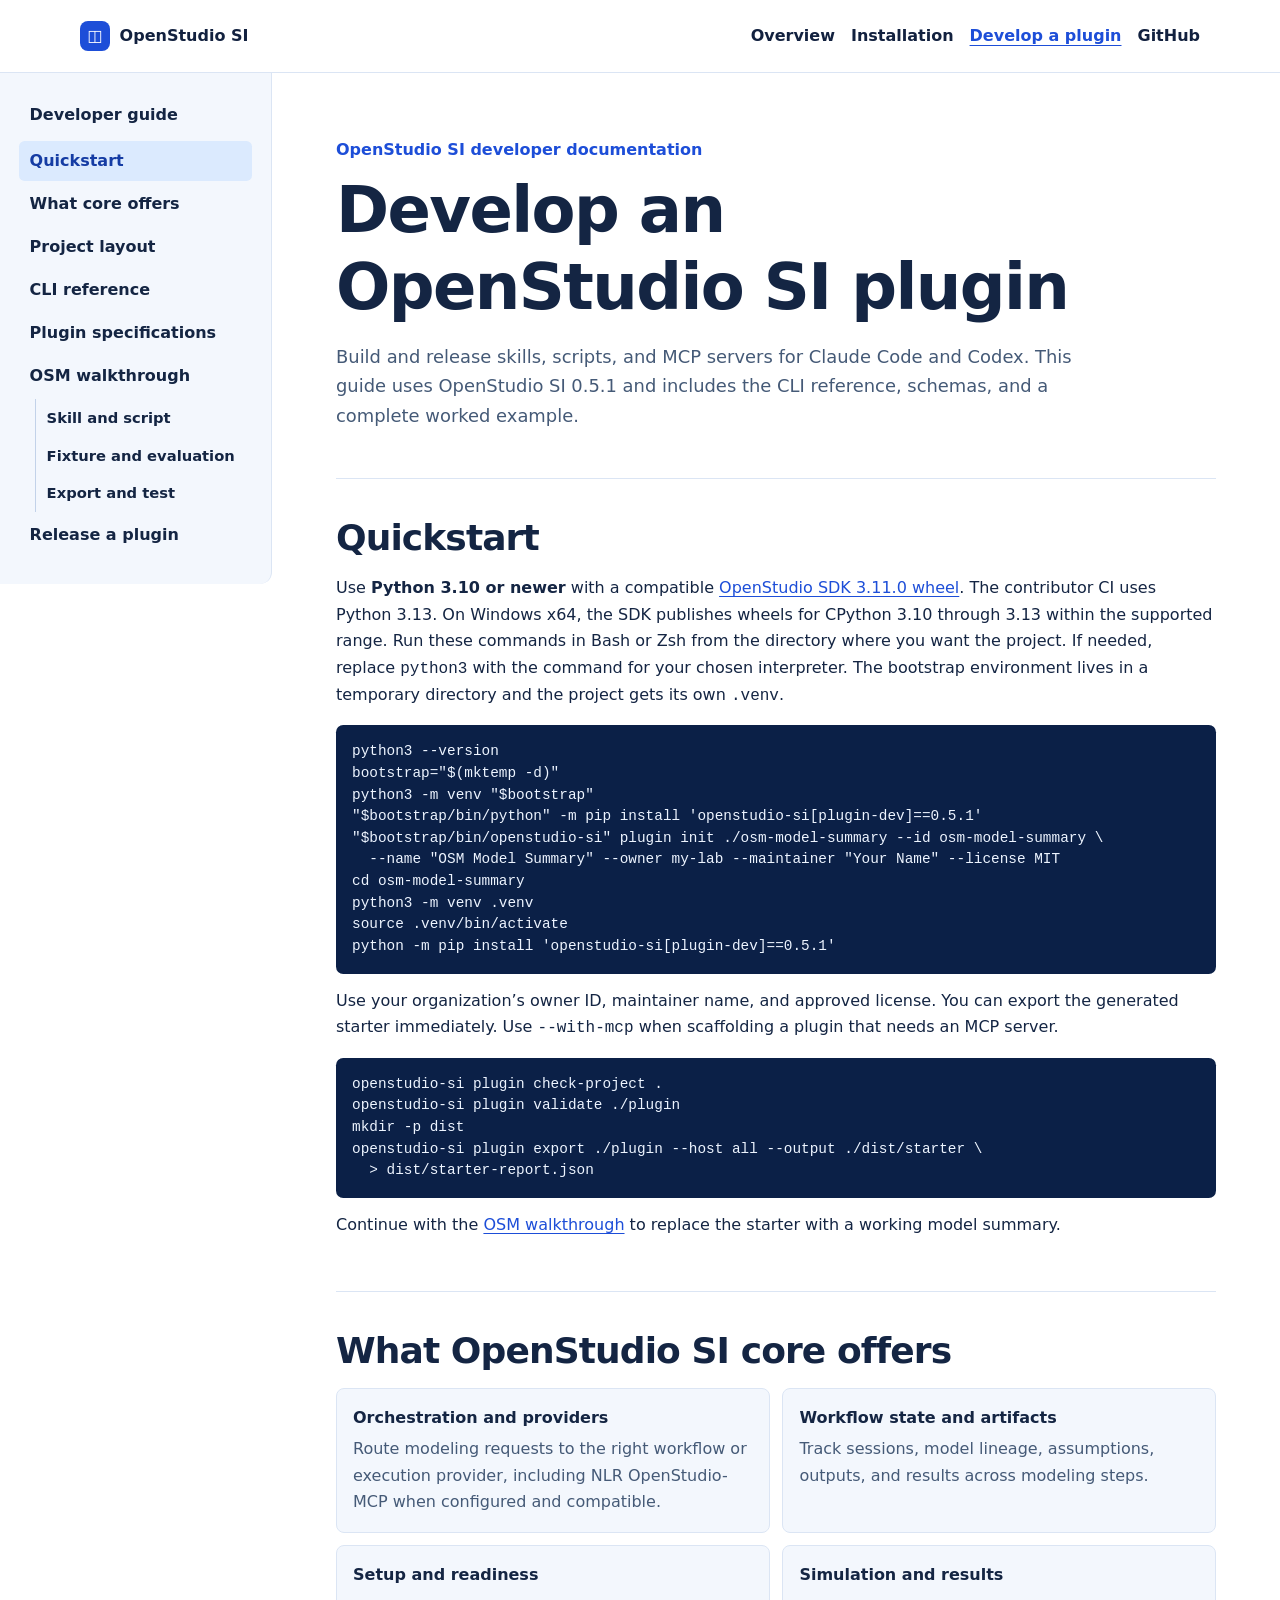
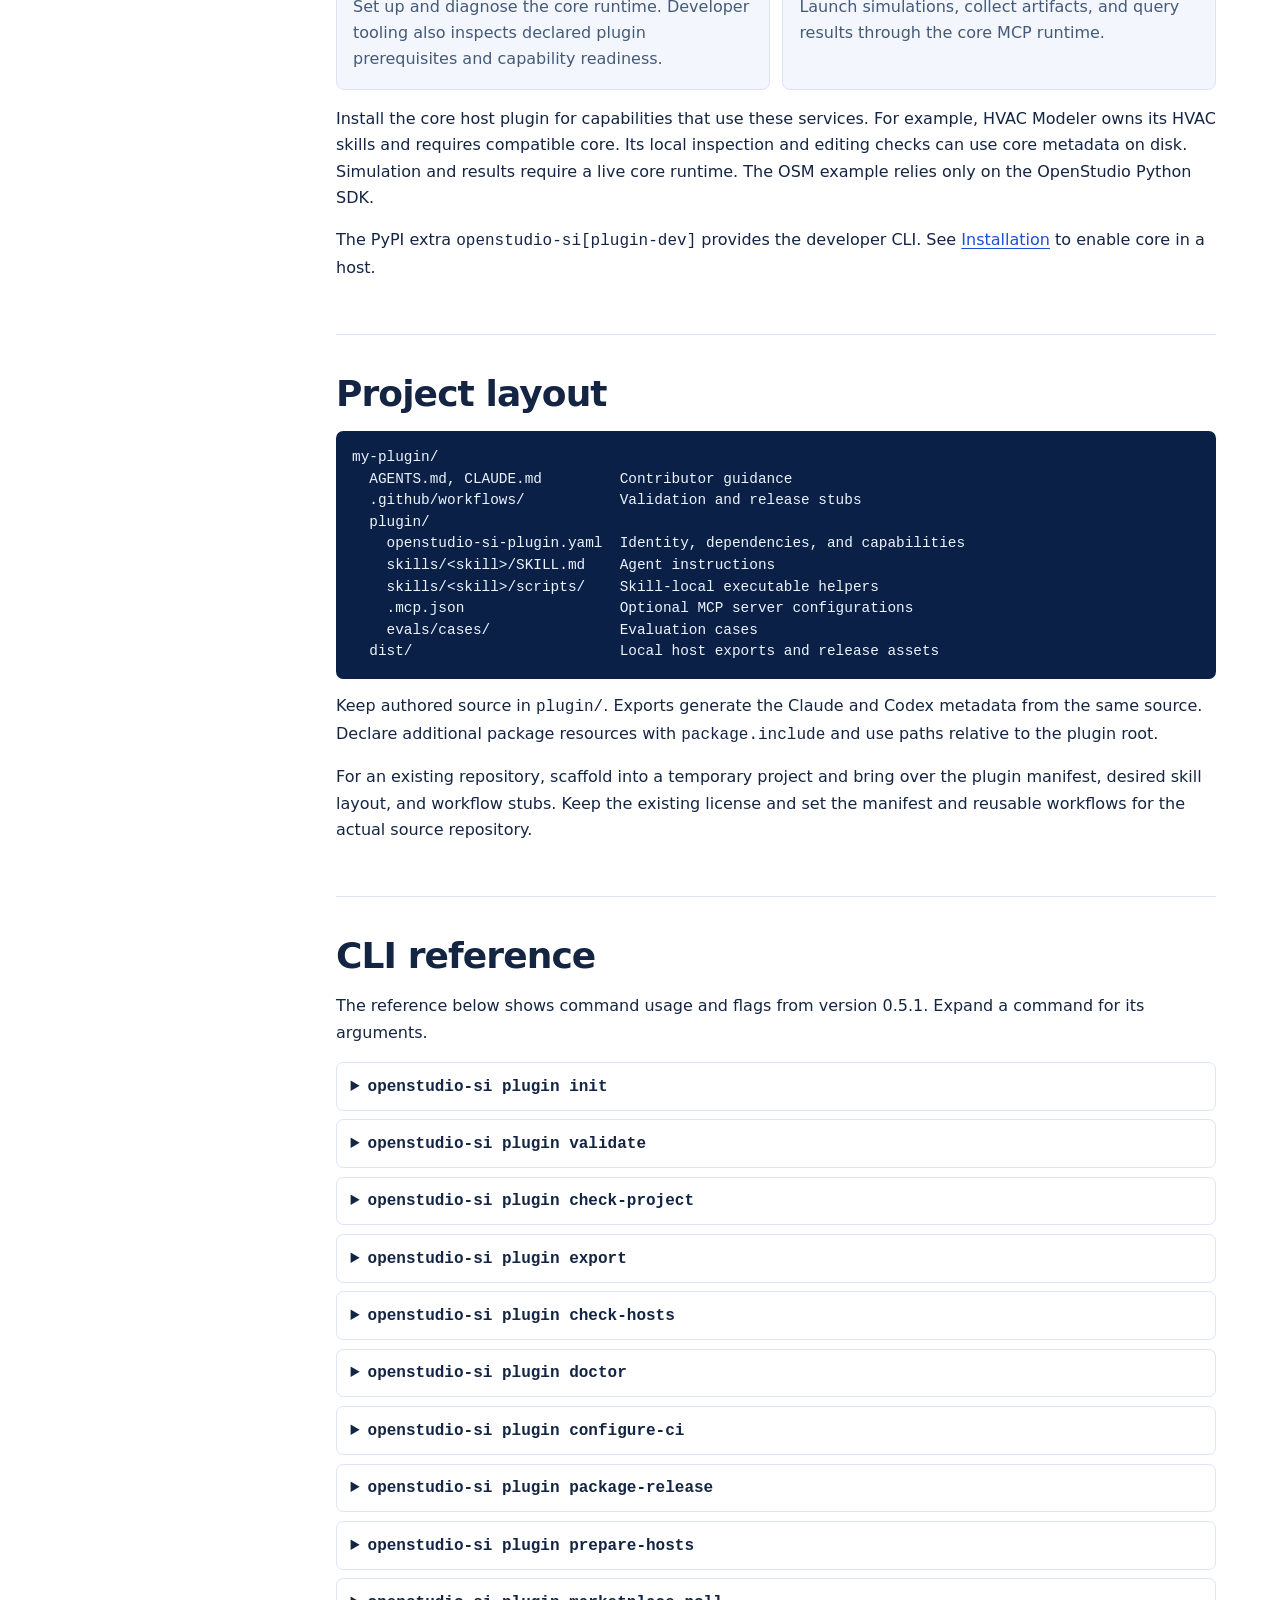
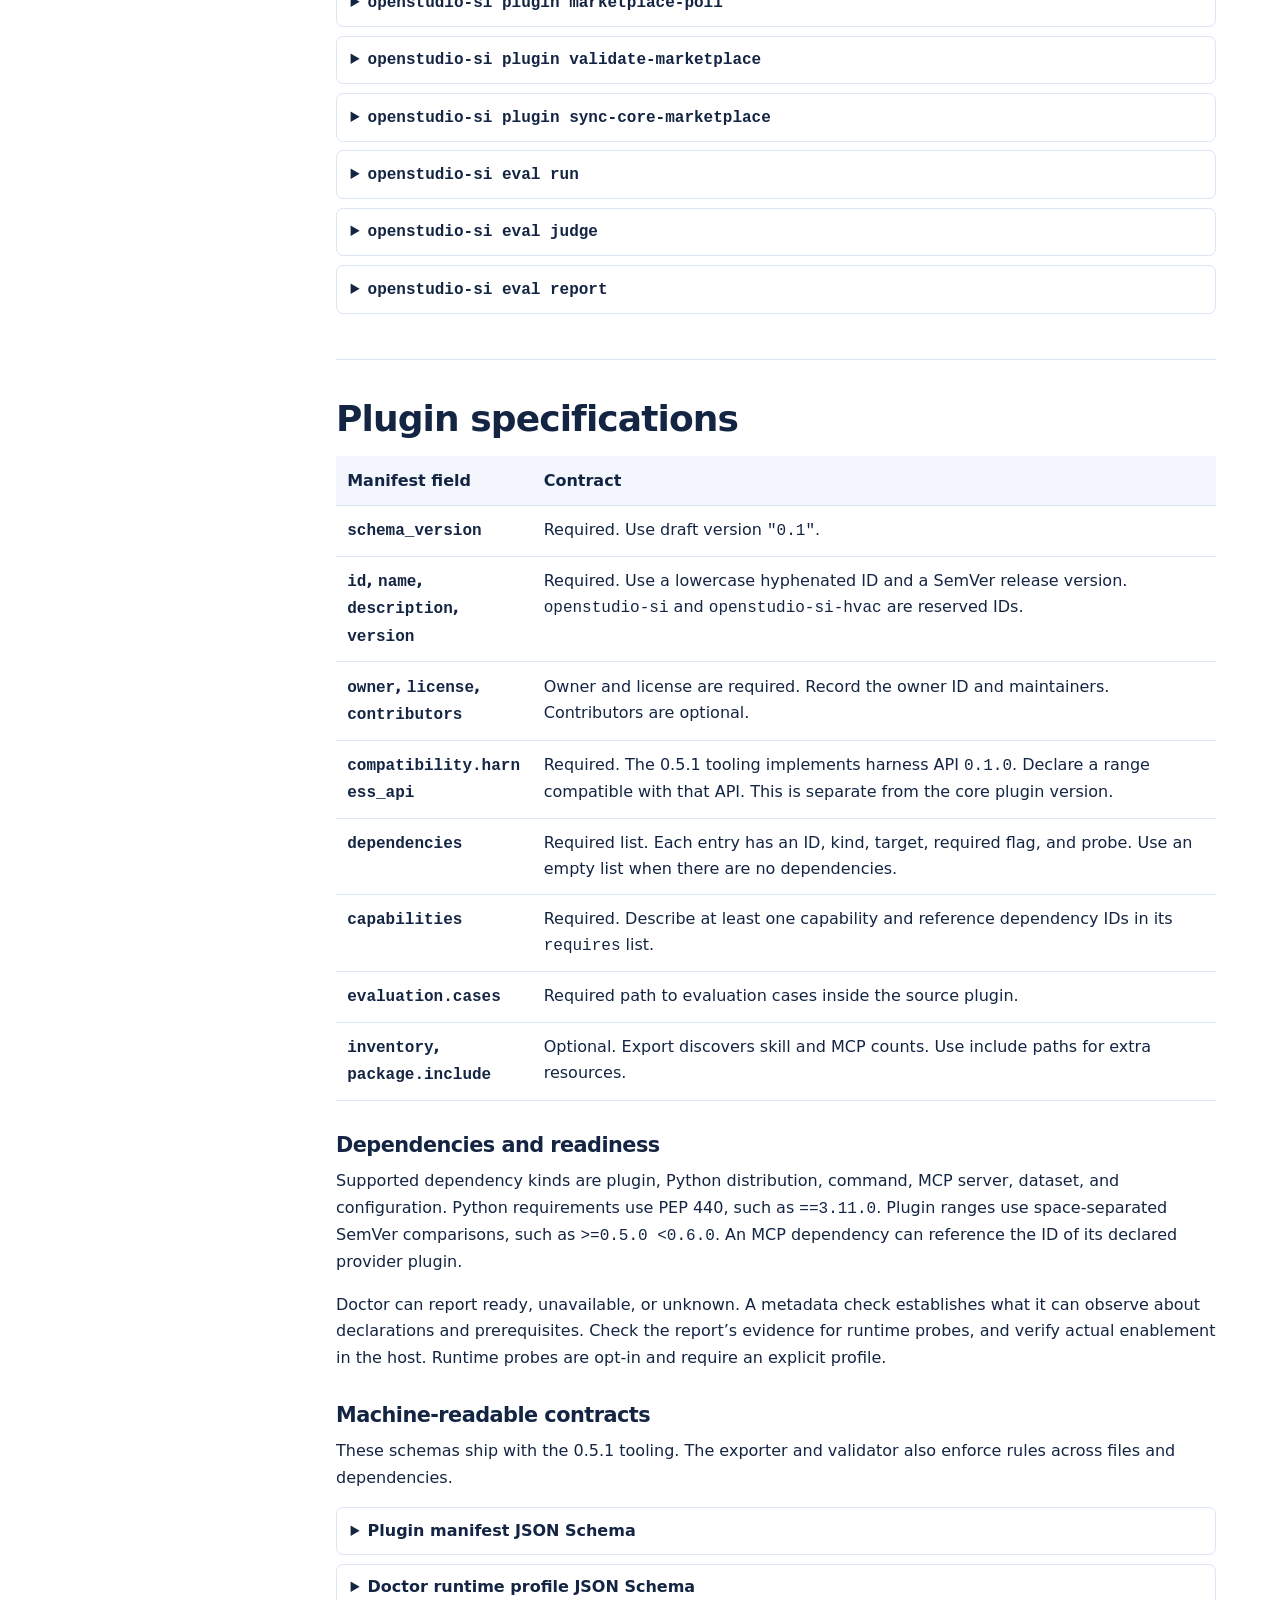
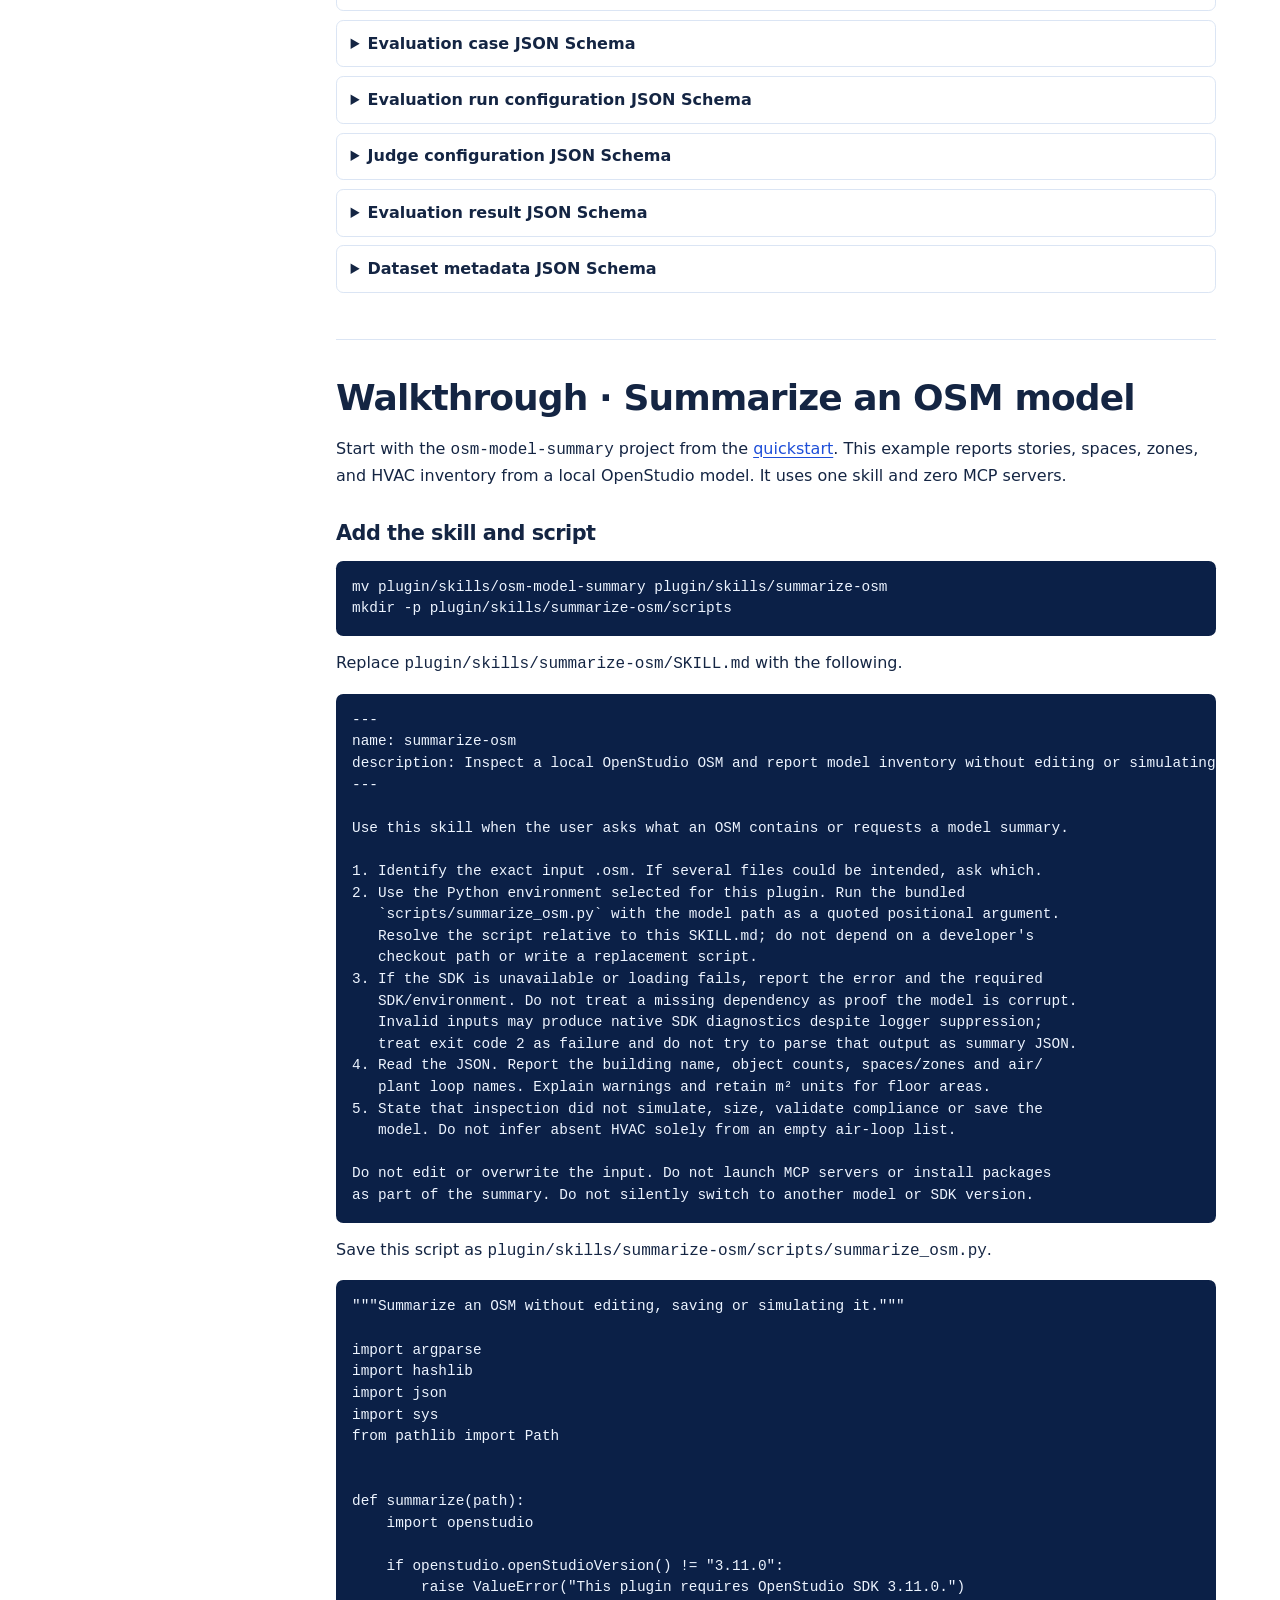
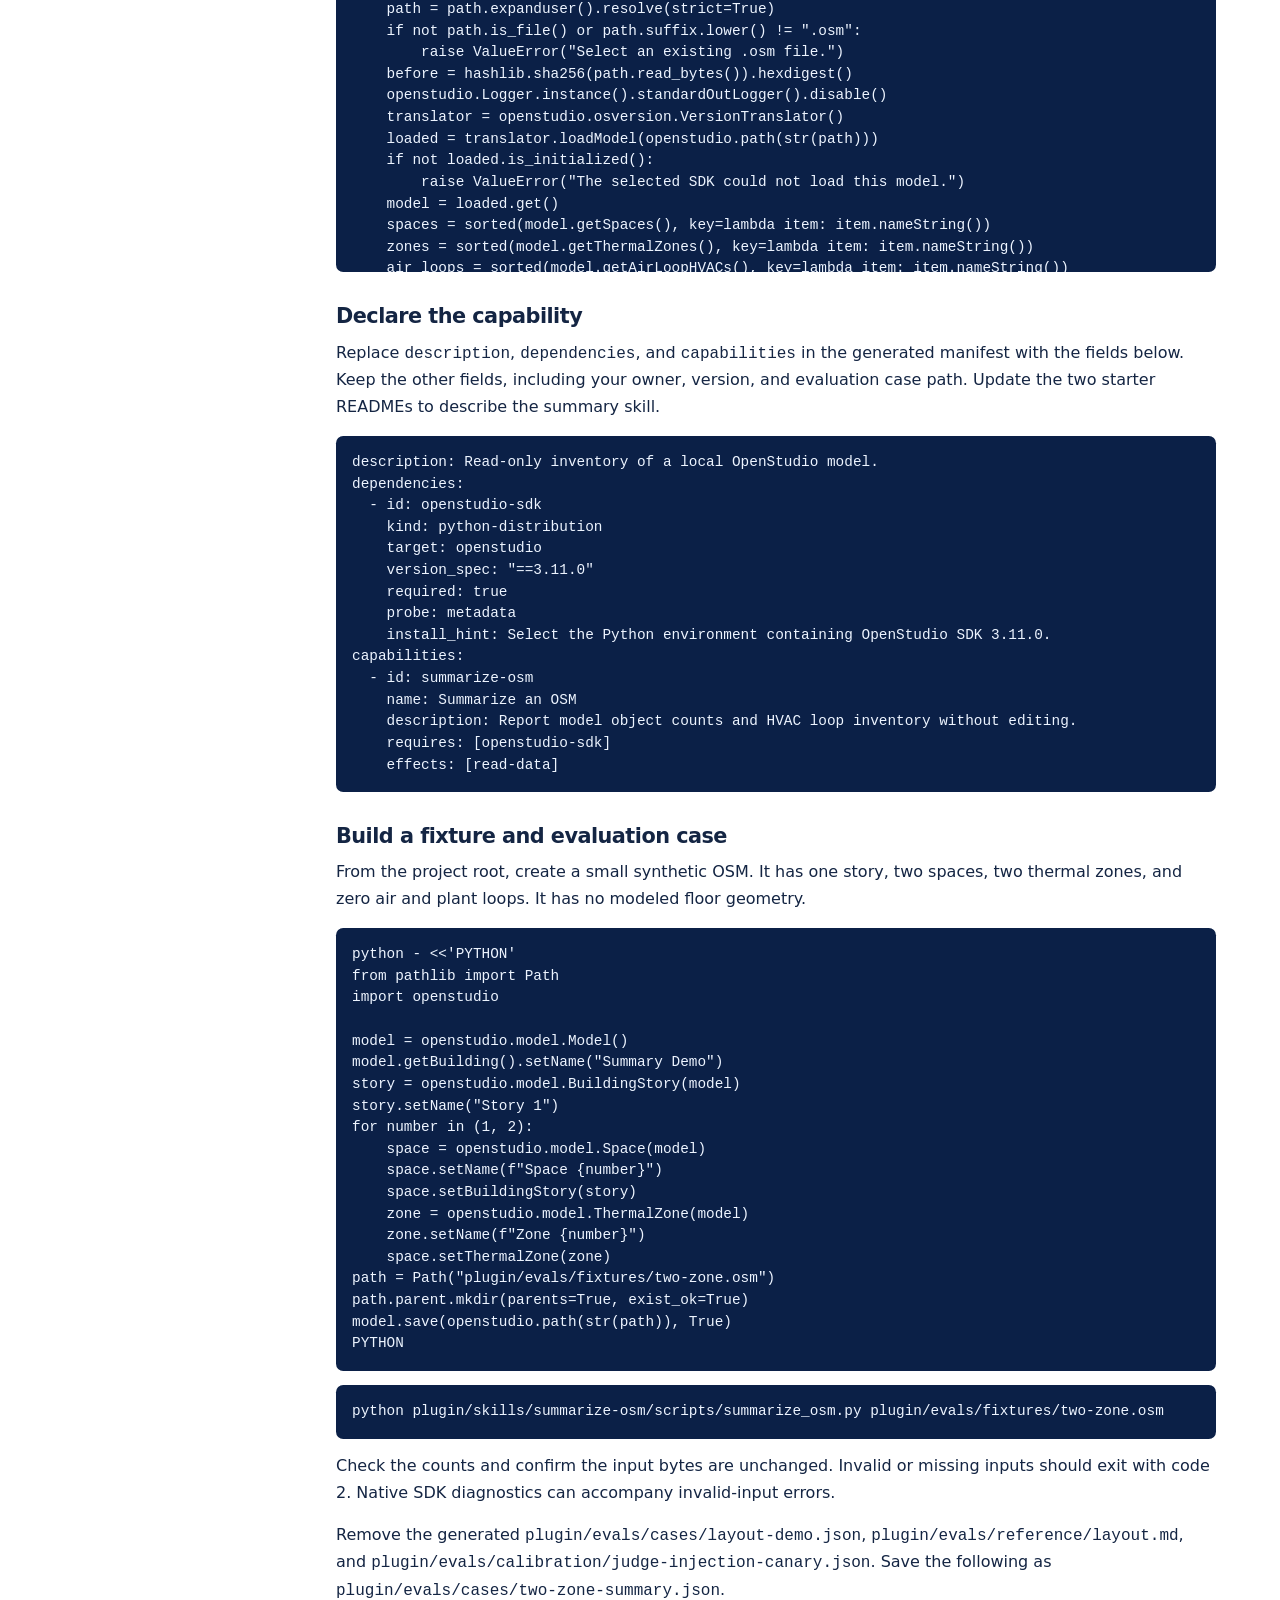
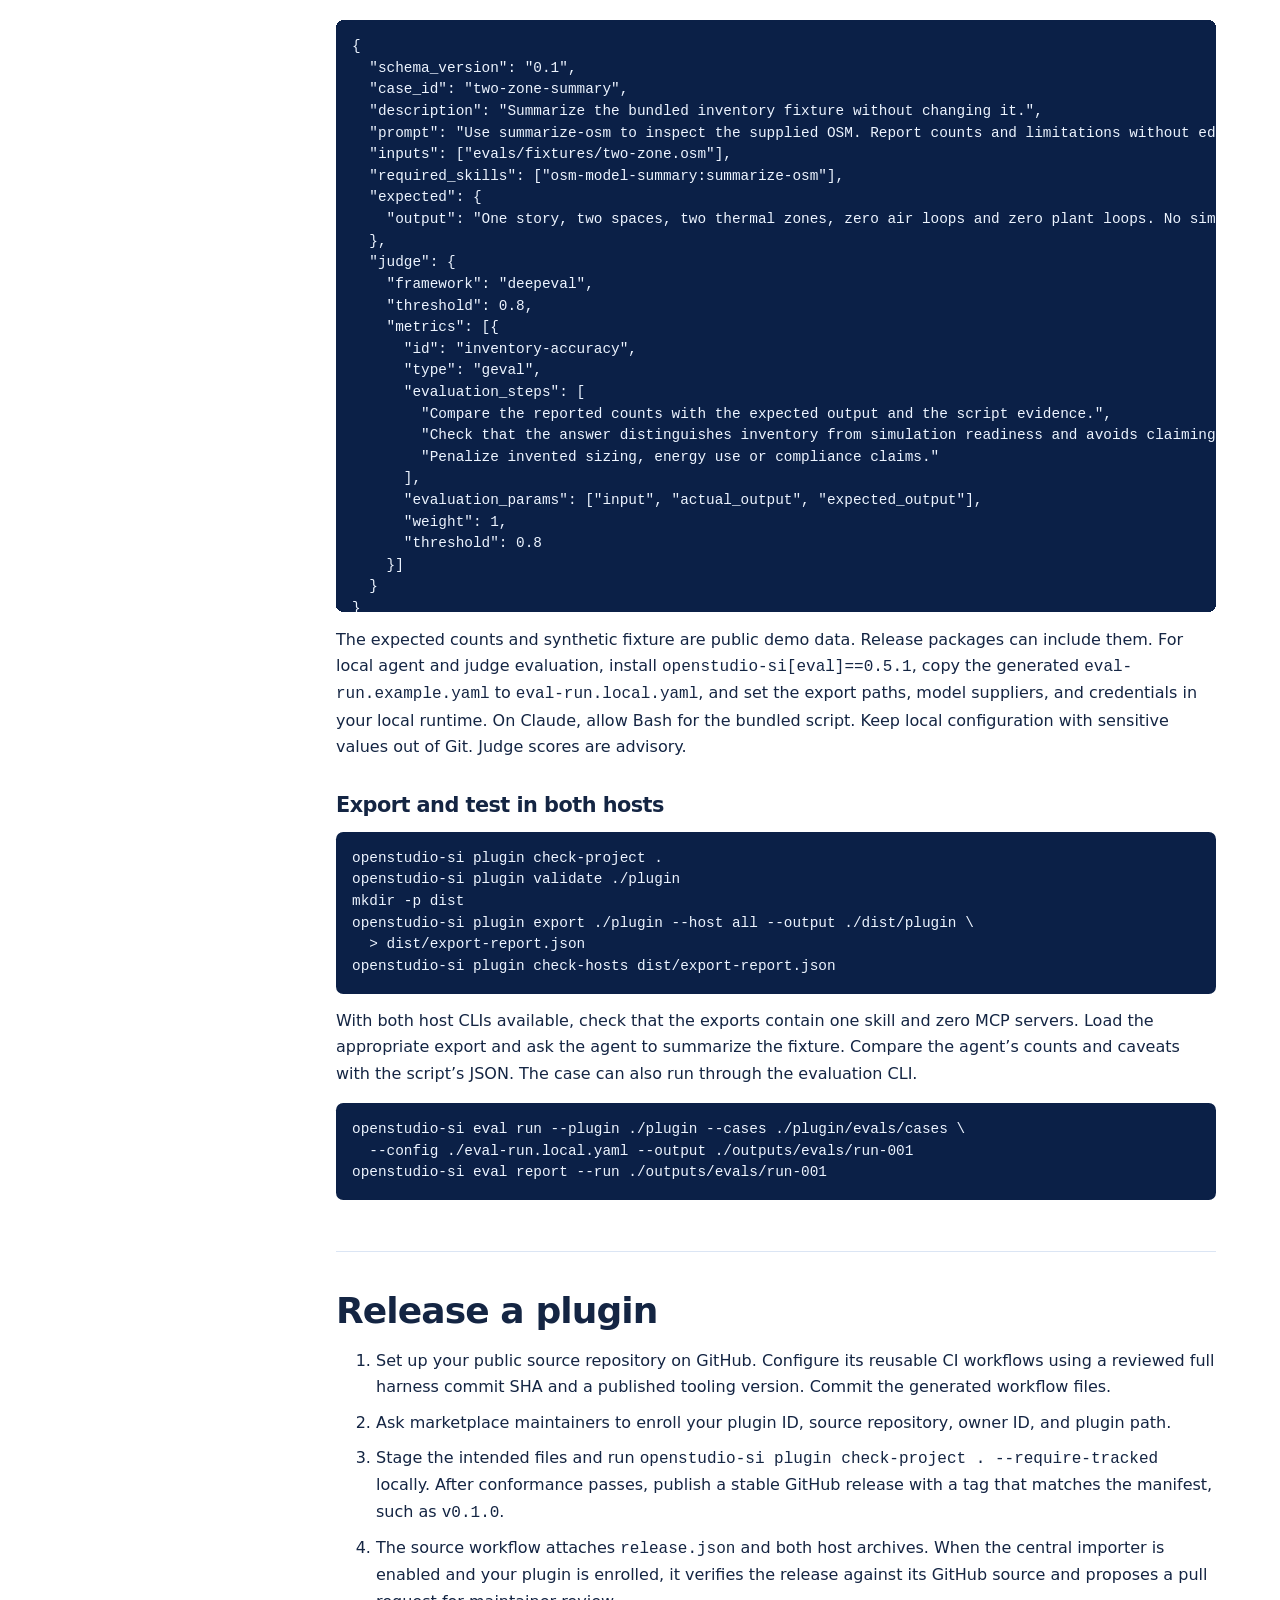
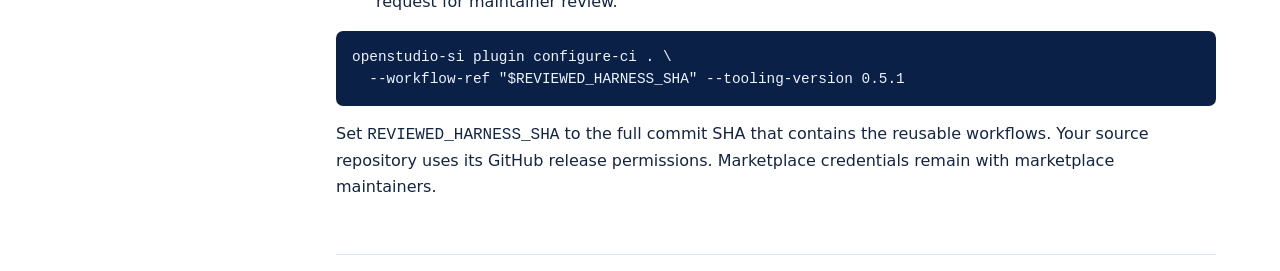
==== commit e07c59da: "Publish the complete plugin developer guide on GitHub Pages" ====
--- a/docs/develop.html
+++ b/docs/develop.html
@@ -3,47 +3,11 @@
 <head>
   <meta charset="utf-8">
   <meta name="viewport" content="width=device-width, initial-scale=1">
-  <meta name="description" content="Build, test, and release your first OpenStudio SI plugin for Claude Code and Codex.">
-  <title>Develop a plugin | OpenStudio SI</title>
-  <style>
-    :root { color-scheme: light; --navy:#071b42; --ink:#12213f; --blue:#1d4ed8; --pale:#eff6ff; --muted:#445773; --line:#dbe5f4; }
-    * { box-sizing:border-box; }
-    body { margin:0; color:var(--ink); font:1rem/1.65 system-ui,sans-serif; }
-    a { color:var(--blue); text-underline-offset:.2em; }
-    a:focus-visible { outline:3px solid #2563eb; outline-offset:4px; }
-    .wrap { width:min(70rem, calc(100% - 2rem)); margin-inline:auto; }
-    .hero { padding:clamp(3rem, 7vw, 6rem) 0; background:linear-gradient(115deg,var(--navy),#173b76); color:white; }
-    .hero p { max-width:42rem; color:#dbeafe; font-size:1.15rem; }
-    h1,h2,h3 { line-height:1.2; letter-spacing:-.025em; }
-    h1 { font-size:clamp(2.4rem, 6vw, 4.8rem); max-width:16ch; margin:.45rem 0 1rem; }
-    h2 { font-size:clamp(1.65rem, 3.5vw, 2.3rem); margin:0 0 1rem; }
-    h3 { font-size:1.15rem; margin:0 0 .5rem; }
-    .label { font-weight:700; font-size:.9rem; }
-    .hero .label { color:#a5f3fc; }
-    .hero .button { display:inline-block; margin-top:.75rem; padding:.65rem 1rem; background:white; color:var(--navy); border-radius:.5rem; font-weight:700; }
-    .layout { display:grid; grid-template-columns:13rem minmax(0, 1fr); gap:clamp(1.5rem,5vw,4rem); padding-block:3rem; }
-    .contents { align-self:start; position:sticky; top:1rem; border-left:2px solid var(--line); padding-left:1rem; }
-    .contents ul { list-style:none; padding:0; margin:.5rem 0 0; }
-    .contents a { display:inline-block; padding:.25rem 0; }
-    section + section { margin-top:3rem; padding-top:2rem; border-top:1px solid var(--line); }
-    section { scroll-margin-top:1rem; }
-    p, ul, dl { margin:.65rem 0 1rem; }
-    li + li { margin-top:.35rem; }
-    .core-list { display:grid; grid-template-columns:repeat(2,minmax(0,1fr)); gap:.75rem; }
-    .core-list div, .note { background:var(--pale); padding:1rem; border:1px solid var(--line); border-radius:.55rem; }
-    dt { font-weight:740; }
-    dd { margin:.25rem 0 0; color:var(--muted); }
-    pre { background:var(--navy); color:#f0f6ff; border-radius:.55rem; padding:1rem; overflow:auto; font-size:.92rem; }
-    pre:focus-visible { outline:3px solid #2563eb; outline-offset:3px; }
-    p code, li code { overflow-wrap:anywhere; }
-    footer { border-top:1px solid var(--line); padding-block:1.5rem; }
-    @media (max-width:46rem) {
-      .layout { grid-template-columns:minmax(0,1fr); padding-block:1.5rem; }
-      .contents { position:static; }
-      .core-list { grid-template-columns:minmax(0,1fr); }
-    }
-  </style>
+  <meta name="description" content="OpenStudio SI plugin developer guide, CLI and schemas, with a complete OSM summary walkthrough.">
+  <title>Plugin developer guide | OpenStudio SI</title>
   <link rel="stylesheet" href="assets/site-header.css">
+  <link rel="stylesheet" href="assets/developer-docs.css">
+  <script src="assets/developer-docs.js" defer></script>
 </head>
 <body>
   <header class="site-header">
@@ -57,82 +21,2089 @@
       </nav>
     </div>
   </header>
-  <main>
-    <div class="hero">
-      <div class="wrap">
-        <div class="label">Developer quickstart</div>
-        <h1>Build your first OpenStudio SI plugin</h1>
-        <p>Give Claude Code and Codex one new skill. Start with a read-only summary of an OpenStudio model, verify it against a small fixture, and package it for both hosts.</p>
-        <a class="button" href="#scaffold">Start the tutorial</a>
+  <div class="docs-layout">
+    <details class="docs-drawer" open>
+      <summary>Developer guide navigation</summary>
+      <nav aria-label="Developer documentation">
+        <p class="nav-label">Developer guide</p>
+        <a href="#quickstart">Quickstart</a>
+<a href="#core">What core offers</a>
+<a href="#project">Project layout</a>
+<a href="#cli">CLI reference</a>
+<a href="#specs">Plugin specifications</a>
+<a href="#walkthrough">OSM walkthrough</a>
+        <div class="subnav">
+          <a href="#osm-skill">Skill and script</a>
+          <a href="#osm-fixture">Fixture and evaluation</a>
+          <a href="#osm-test">Export and test</a>
+        </div>
+        <a href="#publish">Release a plugin</a>
+      </nav>
+    </details>
+
+    <main id="content">
+      <div class="intro">
+        <p class="eyebrow">OpenStudio SI developer documentation</p>
+        <h1>Develop an OpenStudio SI plugin</h1>
+        <p>Build and release skills, scripts, and MCP servers for Claude Code and Codex. This guide uses OpenStudio SI 0.5.1 and includes the CLI reference, schemas, and a complete worked example.</p>
       </div>
-    </div>
-    <div class="wrap layout">
-      <nav class="contents" aria-label="On this page">
-        <strong>On this page</strong>
-        <ul>
-          <li><a href="#core">What core offers</a></li>
-          <li><a href="#scaffold">1. Create the project</a></li>
-          <li><a href="#skill">2. Add the summary skill</a></li>
-          <li><a href="#verify">3. Verify and export</a></li>
-          <li><a href="#publish">4. Submit a release</a></li>
-        </ul>
-      </nav>
-      <div>
-        <section id="core">
-          <h2>What OpenStudio SI core offers</h2>
-          <p>The <code>openstudio-si</code> host plugin coordinates OpenStudio projects. Specialist plugins can build on these services while owning their own skills and scripts.</p>
-          <dl class="core-list">
-            <div><dt>Orchestration and providers</dt><dd>Route requests to an appropriate workflow or modeling provider, including NLR OpenStudio-MCP when configured and compatible.</dd></div>
-            <div><dt>Workflow state and artifacts</dt><dd>Track sessions, model lineage, assumptions, and outputs across a multi-step modeling task.</dd></div>
-            <div><dt>Runtime and readiness</dt><dd>Set up and diagnose the core runtime. Plugin doctor checks declared prerequisites and reports which capabilities have enough evidence to use.</dd></div>
-            <div><dt>Simulation and results</dt><dd>Run simulations, collect artifacts, and query results through the core MCP runtime.</dd></div>
-          </dl>
-          <p><strong>Declare what your plugin uses.</strong> HVAC Modeler owns HVAC workflows and requires a compatible core installation. Local HVAC inspection and edits can check core on disk. Simulation and results use the live core runtime. The OSM example below has a single runtime dependency, OpenStudio SDK 3.11.0, and can run independently.</p>
-          <p class="note">The PyPI extra <code>openstudio-si[plugin-dev]</code> installs the developer CLI. Installing and enabling the core <em>host plugin</em> is a separate step for users of capabilities that depend on it. <a href="install.html">See installation options</a>.</p>
-        </section>
-        <section id="scaffold">
-          <h2>1. Create the project</h2>
-          <p>Use Python 3.13 on a platform supported by the OpenStudio wheel. Run these commands in Bash or Zsh from the directory that will hold the new repository. The bootstrap environment stays in a temporary directory.</p>
-          <pre tabindex="0"><code>bootstrap="$(mktemp -d)"
-python3.13 -m venv "$bootstrap"
-"$bootstrap/bin/python" -m pip install 'openstudio-si[plugin-dev]==0.5.1'
-"$bootstrap/bin/openstudio-si" plugin init ./osm-model-summary \
-  --id osm-model-summary --name "OSM Model Summary" \
-  --owner my-lab --maintainer "Your Name" --license MIT
+
+      <section id="quickstart">
+        <h2>Quickstart</h2>
+        <p>Use <strong>Python 3.10 or newer</strong> with a compatible <a href="https://pypi.org/project/openstudio/3.11.0/#files">OpenStudio SDK 3.11.0 wheel</a>. The contributor CI uses Python 3.13. On Windows x64, the SDK publishes wheels for CPython 3.10 through 3.13 within the supported range. Run these commands in Bash or Zsh from the directory where you want the project. If needed, replace <code>python3</code> with the command for your chosen interpreter. The bootstrap environment lives in a temporary directory and the project gets its own <code>.venv</code>.</p>
+        <pre tabindex="0"><code>python3 --version
+bootstrap=&quot;$(mktemp -d)&quot;
+python3 -m venv &quot;$bootstrap&quot;
+&quot;$bootstrap/bin/python&quot; -m pip install &#x27;openstudio-si[plugin-dev]==0.5.1&#x27;
+&quot;$bootstrap/bin/openstudio-si&quot; plugin init ./osm-model-summary --id osm-model-summary \
+  --name &quot;OSM Model Summary&quot; --owner my-lab --maintainer &quot;Your Name&quot; --license MIT
 cd osm-model-summary
-python3.13 -m venv .venv
+python3 -m venv .venv
 source .venv/bin/activate
-python -m pip install 'openstudio-si[plugin-dev]==0.5.1'</code></pre>
-          <p>Choose your own owner ID, maintainer and approved license. The template provides the source manifest, starter skill, evaluation examples, and GitHub Actions configuration stubs.</p>
-        </section>
-        <section id="skill">
-          <h2>2. Add the summary skill</h2>
-          <p>Rename <code>plugin/skills/osm-model-summary</code> to <code>plugin/skills/summarize-osm</code>. Add the skill instructions and bundled Python script from the <a href="https://github.com/pnnl/openstudio-si-harness/blob/main/docs/PLUGIN_OSM_SUMMARY_TUTORIAL.md#2-replace-the-starter-skill">full OSM walkthrough</a>. The script reads an <code>.osm</code> file and reports stories, spaces, zones, and air and plant loops without saving or simulating the model.</p>
-          <p>In <code>plugin/openstudio-si-plugin.yaml</code>, keep your ownership and release version, declare OpenStudio 3.11.0 as a required Python distribution, and add the read-only summary capability. <a href="https://github.com/pnnl/openstudio-si-harness/blob/main/docs/PLUGIN_OSM_SUMMARY_TUTORIAL.md#3-declare-identity-capabilities-and-prerequisites">Copy the manifest example</a>.</p>
-        </section>
-        <section id="verify">
-          <h2>3. Verify and export</h2>
-          <p>Replace the starter evaluation examples with the <a href="https://github.com/pnnl/openstudio-si-harness/blob/main/docs/PLUGIN_OSM_SUMMARY_TUTORIAL.md#4-build-a-small-redistributable-fixture-and-verify-directly">two-zone fixture</a> and <a href="https://github.com/pnnl/openstudio-si-harness/blob/main/docs/PLUGIN_OSM_SUMMARY_TUTORIAL.md#5-replace-the-demonstration-evaluation-cases">matching case</a>. Run the script directly and confirm one story, two spaces, two thermal zones, zero air and plant loops, and unchanged input bytes.</p>
-          <pre tabindex="0"><code>openstudio-si plugin check-project .
+python -m pip install &#x27;openstudio-si[plugin-dev]==0.5.1&#x27;</code></pre>
+        <p>Use your organization’s owner ID, maintainer name, and approved license. You can export the generated starter immediately. Use <code>--with-mcp</code> when scaffolding a plugin that needs an MCP server.</p>
+        <pre tabindex="0"><code>openstudio-si plugin check-project .
+openstudio-si plugin validate ./plugin
+mkdir -p dist
+openstudio-si plugin export ./plugin --host all --output ./dist/starter \
+  &gt; dist/starter-report.json</code></pre>
+        <p>Continue with the <a href="#walkthrough">OSM walkthrough</a> to replace the starter with a working model summary.</p>
+      </section>
+
+      <section id="core">
+        <h2>What OpenStudio SI core offers</h2>
+        <dl class="core-grid">
+          <div><dt>Orchestration and providers</dt><dd>Route modeling requests to the right workflow or execution provider, including NLR OpenStudio-MCP when configured and compatible.</dd></div>
+          <div><dt>Workflow state and artifacts</dt><dd>Track sessions, model lineage, assumptions, outputs, and results across modeling steps.</dd></div>
+          <div><dt>Setup and readiness</dt><dd>Set up and diagnose the core runtime. Developer tooling also inspects declared plugin prerequisites and capability readiness.</dd></div>
+          <div><dt>Simulation and results</dt><dd>Launch simulations, collect artifacts, and query results through the core MCP runtime.</dd></div>
+        </dl>
+        <p>Install the core host plugin for capabilities that use these services. For example, HVAC Modeler owns its HVAC skills and requires compatible core. Its local inspection and editing checks can use core metadata on disk. Simulation and results require a live core runtime. The OSM example relies only on the OpenStudio Python SDK.</p>
+        <p>The PyPI extra <code>openstudio-si[plugin-dev]</code> provides the developer CLI. See <a href="install.html">Installation</a> to enable core in a host.</p>
+      </section>
+
+      <section id="project">
+        <h2>Project layout</h2>
+        <pre tabindex="0"><code>my-plugin/
+  AGENTS.md, CLAUDE.md         Contributor guidance
+  .github/workflows/           Validation and release stubs
+  plugin/
+    openstudio-si-plugin.yaml  Identity, dependencies, and capabilities
+    skills/&lt;skill&gt;/SKILL.md    Agent instructions
+    skills/&lt;skill&gt;/scripts/    Skill-local executable helpers
+    .mcp.json                  Optional MCP server configurations
+    evals/cases/               Evaluation cases
+  dist/                        Local host exports and release assets</code></pre>
+        <p>Keep authored source in <code>plugin/</code>. Exports generate the Claude and Codex metadata from the same source. Declare additional package resources with <code>package.include</code> and use paths relative to the plugin root.</p>
+        <p>For an existing repository, scaffold into a temporary project and bring over the plugin manifest, desired skill layout, and workflow stubs. Keep the existing license and set the manifest and reusable workflows for the actual source repository.</p>
+      </section>
+
+      <section id="cli">
+        <h2>CLI reference</h2>
+        <p>The reference below shows command usage and flags from version 0.5.1. Expand a command for its arguments.</p>
+        <details id="plugin-init"><summary><code>openstudio-si plugin init</code></summary><p>Generate a project with a source manifest, a starter skill, evaluation examples, and CI stubs. Use --with-mcp when your plugin needs a server.</p><pre tabindex="0"><code>usage: openstudio-si plugin init [-h] --id IDENTITY
+                                 --license {BSD-2-Clause,BSD-3-Clause,MIT}
+                                 [--copyright-holder COPYRIGHT_HOLDER] [--name NAME]
+                                 [--owner OWNER] [--organization ORGANIZATION]
+                                 [--maintainer MAINTAINER] [--contact CONTACT]
+                                 [--description DESCRIPTION] [--with-mcp]
+                                 [--version VERSION] [--dry-run]
+                                 destination
+
+positional arguments:
+  destination
+
+options:
+  -h, --help            show this help message and exit
+  --id IDENTITY
+  --license {BSD-2-Clause,BSD-3-Clause,MIT}
+  --copyright-holder COPYRIGHT_HOLDER
+  --name NAME
+  --owner OWNER
+  --organization ORGANIZATION
+  --maintainer MAINTAINER
+  --contact CONTACT
+  --description DESCRIPTION
+  --with-mcp            Add an example MCP server alongside the starter skill.
+  --version VERSION
+  --dry-run</code></pre></details>
+<details id="plugin-validate"><summary><code>openstudio-si plugin validate</code></summary><p>Validate a source manifest or an exported host package. Use this before testing or packaging.</p><pre tabindex="0"><code>usage: openstudio-si plugin validate [-h] source
+
+positional arguments:
+  source
+
+options:
+  -h, --help  show this help message and exit</code></pre></details>
+<details id="plugin-check-project"><summary><code>openstudio-si plugin check-project</code></summary><p>Check the generated repository layout and evaluation cases. Run --require-tracked locally after staging intended files so CI can reproduce the export.</p><pre tabindex="0"><code>usage: openstudio-si plugin check-project [-h] [--require-tracked] project
+
+positional arguments:
+  project
+
+options:
+  -h, --help         show this help message and exit
+  --require-tracked  Run locally before tagging to find present untracked inputs; CI
+                     cannot recover files omitted from checkout.</code></pre></details>
+<details id="plugin-export"><summary><code>openstudio-si plugin export</code></summary><p>Generate isolated host packages and print a JSON export report. For --host all, packages are under the output directory in claude/ and codex/. Use a fresh output path.</p><pre tabindex="0"><code>usage: openstudio-si plugin export [-h] [--host {claude,codex,all}] --output OUTPUT
+                                   source
+
+positional arguments:
+  source
+
+options:
+  -h, --help            show this help message and exit
+  --host {claude,codex,all}
+  --output OUTPUT</code></pre></details>
+<details id="plugin-check-hosts"><summary><code>openstudio-si plugin check-hosts</code></summary><p>Check both packages using the Claude and Codex CLIs. Pass the saved export report as input. This checks host loading metadata without running a modeling task.</p><pre tabindex="0"><code>usage: openstudio-si plugin check-hosts [-h] report
+
+positional arguments:
+  report
+
+options:
+  -h, --help  show this help message and exit</code></pre></details>
+<details id="plugin-doctor"><summary><code>openstudio-si plugin doctor</code></summary><p>Inspect dependencies and capability readiness. Use --host with source directories and select --check-runtime with an explicit runtime profile when runtime probes are needed.</p><pre tabindex="0"><code>usage: openstudio-si plugin doctor [-h] [--plugin-dir PLUGIN_DIR]
+                                   [--plugin-id PLUGIN_ID] [--host {claude,codex}]
+                                   [--capability CAPABILITY]
+                                   [--runtime-profile RUNTIME_PROFILE] [--check-runtime]
+
+options:
+  -h, --help            show this help message and exit
+  --plugin-dir PLUGIN_DIR
+  --plugin-id PLUGIN_ID
+  --host {claude,codex}
+                        Select a host and bind explicitly supplied source plugins to it.
+  --capability CAPABILITY
+  --runtime-profile RUNTIME_PROFILE
+                        Host-bound local runtime profile; no probes run without --check-
+                        runtime.
+  --check-runtime       Run bounded probes in explicitly bound runtimes.</code></pre></details>
+<details id="plugin-configure-ci"><summary><code>openstudio-si plugin configure-ci</code></summary><p>Pin reusable contributor workflows to a reviewed full commit SHA and an exact published tooling release. Use --dry-run to preview changes.</p><pre tabindex="0"><code>usage: openstudio-si plugin configure-ci [-h] --workflow-ref WORKFLOW_REF
+                                         [--tooling-version TOOLING_VERSION] [--dry-run]
+                                         project
+
+positional arguments:
+  project
+
+options:
+  -h, --help            show this help message and exit
+  --workflow-ref WORKFLOW_REF
+  --tooling-version TOOLING_VERSION
+                        Exact published openstudio-si version (default: installed
+                        version).
+  --dry-run</code></pre></details>
+<details id="plugin-package-release"><summary><code>openstudio-si plugin package-release</code></summary><p>Package both host ZIPs and release.json from the export report and immutable source identity. The contributor workflow normally runs this step.</p><pre tabindex="0"><code>usage: openstudio-si plugin package-release [-h] --report REPORT --tag TAG
+                                            --repository REPOSITORY
+                                            --source-sha SOURCE_SHA
+                                            project
+
+positional arguments:
+  project
+
+options:
+  -h, --help            show this help message and exit
+  --report REPORT
+  --tag TAG
+  --repository REPOSITORY
+  --source-sha SOURCE_SHA</code></pre></details>
+<details id="plugin-prepare-hosts"><summary><code>openstudio-si plugin prepare-hosts</code></summary><p>Prepare host CLI launchers from an existing npm prefix. This is mainly useful for CI that installs CLIs with lifecycle scripts disabled.</p><pre tabindex="0"><code>usage: openstudio-si plugin prepare-hosts [-h] --output-dir OUTPUT_DIR prefix
+
+positional arguments:
+  prefix
+
+options:
+  -h, --help            show this help message and exit
+  --output-dir OUTPUT_DIR</code></pre></details>
+<details id="plugin-marketplace-poll"><summary><code>openstudio-si plugin marketplace-poll</code></summary><p>Verify enrolled source releases and stage marketplace proposals. This command belongs to the central maintainer workflow.</p><pre tabindex="0"><code>usage: openstudio-si plugin marketplace-poll [-h] --marketplace MARKETPLACE
+                                             --output OUTPUT --base-sha BASE_SHA
+                                             [--plugin-id PLUGIN_ID] [--native-hosts]
+
+options:
+  -h, --help            show this help message and exit
+  --marketplace MARKETPLACE
+  --output OUTPUT
+  --base-sha BASE_SHA
+  --plugin-id PLUGIN_ID
+  --native-hosts</code></pre></details>
+<details id="plugin-validate-marketplace"><summary><code>openstudio-si plugin validate-marketplace</code></summary><p>Check the ownership, release receipts, and host-specific dependency graph of a marketplace checkout.</p><pre tabindex="0"><code>usage: openstudio-si plugin validate-marketplace [-h] [--native-hosts] marketplace
+
+positional arguments:
+  marketplace
+
+options:
+  -h, --help      show this help message and exit
+  --native-hosts</code></pre></details>
+<details id="plugin-sync-core-marketplace"><summary><code>openstudio-si plugin sync-core-marketplace</code></summary><p>Update reserved core and HVAC packages from a paired export while preserving independent plugins.</p><pre tabindex="0"><code>usage: openstudio-si plugin sync-core-marketplace [-h] generated marketplace
+
+positional arguments:
+  generated
+  marketplace
+
+options:
+  -h, --help   show this help message and exit</code></pre></details>
+<details id="eval-run"><summary><code>openstudio-si eval run</code></summary><p>Run the selected local agent-evaluation arms and record evidence. Install the eval extra and use a local configuration.</p><pre tabindex="0"><code>usage: openstudio-si eval run [-h] --plugin PLUGIN --cases CASES --config CONFIG
+                              --output OUTPUT
+
+options:
+  -h, --help       show this help message and exit
+  --plugin PLUGIN
+  --cases CASES
+  --config CONFIG
+  --output OUTPUT</code></pre></details>
+<details id="eval-judge"><summary><code>openstudio-si eval judge</code></summary><p>Score a recorded run with the configured DeepEval judge without repeating the agent task.</p><pre tabindex="0"><code>usage: openstudio-si eval judge [-h] --run RUN --config CONFIG
+
+options:
+  -h, --help       show this help message and exit
+  --run RUN
+  --config CONFIG</code></pre></details>
+<details id="eval-report"><summary><code>openstudio-si eval report</code></summary><p>Render a report from a recorded evaluation run.</p><pre tabindex="0"><code>usage: openstudio-si eval report [-h] --run RUN
+
+options:
+  -h, --help  show this help message and exit
+  --run RUN</code></pre></details>
+
+      </section>
+
+      <section id="specs">
+        <h2>Plugin specifications</h2>
+        <div class="table-wrap" tabindex="0"><table>
+          <thead><tr><th scope="col">Manifest field</th><th scope="col">Contract</th></tr></thead>
+          <tbody>
+            <tr><th scope="row"><code>schema_version</code></th><td>Required. Use draft version <code>"0.1"</code>.</td></tr>
+            <tr><th scope="row"><code>id</code>, <code>name</code>, <code>description</code>, <code>version</code></th><td>Required. Use a lowercase hyphenated ID and a SemVer release version. <code>openstudio-si</code> and <code>openstudio-si-hvac</code> are reserved IDs.</td></tr>
+            <tr><th scope="row"><code>owner</code>, <code>license</code>, <code>contributors</code></th><td>Owner and license are required. Record the owner ID and maintainers. Contributors are optional.</td></tr>
+            <tr><th scope="row"><code>compatibility.harness_api</code></th><td>Required. The 0.5.1 tooling implements harness API <code>0.1.0</code>. Declare a range compatible with that API. This is separate from the core plugin version.</td></tr>
+            <tr><th scope="row"><code>dependencies</code></th><td>Required list. Each entry has an ID, kind, target, required flag, and probe. Use an empty list when there are no dependencies.</td></tr>
+            <tr><th scope="row"><code>capabilities</code></th><td>Required. Describe at least one capability and reference dependency IDs in its <code>requires</code> list.</td></tr>
+            <tr><th scope="row"><code>evaluation.cases</code></th><td>Required path to evaluation cases inside the source plugin.</td></tr>
+            <tr><th scope="row"><code>inventory</code>, <code>package.include</code></th><td>Optional. Export discovers skill and MCP counts. Use include paths for extra resources.</td></tr>
+          </tbody>
+        </table></div>
+        <h3>Dependencies and readiness</h3>
+        <p>Supported dependency kinds are plugin, Python distribution, command, MCP server, dataset, and configuration. Python requirements use PEP 440, such as <code>==3.11.0</code>. Plugin ranges use space-separated SemVer comparisons, such as <code>&gt;=0.5.0 &lt;0.6.0</code>. An MCP dependency can reference the ID of its declared provider plugin.</p>
+        <p>Doctor can report ready, unavailable, or unknown. A metadata check establishes what it can observe about declarations and prerequisites. Check the report’s evidence for runtime probes, and verify actual enablement in the host. Runtime probes are opt-in and require an explicit profile.</p>
+        <h3>Machine-readable contracts</h3>
+        <p>These schemas ship with the 0.5.1 tooling. The exporter and validator also enforce rules across files and dependencies.</p>
+        <details><summary>Plugin manifest JSON Schema</summary><pre tabindex="0"><code>{
+  &quot;$schema&quot;: &quot;https://json-schema.org/draft/2020-12/schema&quot;,
+  &quot;title&quot;: &quot;Draft OpenStudio SI plugin identity and dependency manifest 0.1&quot;,
+  &quot;description&quot;: &quot;Draft. Skills and MCP connections are discovered from standard plugin files. Repository provenance is resolved at release.&quot;,
+  &quot;type&quot;: &quot;object&quot;,
+  &quot;additionalProperties&quot;: false,
+  &quot;properties&quot;: {
+    &quot;schema_version&quot;: {
+      &quot;const&quot;: &quot;0.1&quot;
+    },
+    &quot;id&quot;: {
+      &quot;type&quot;: &quot;string&quot;,
+      &quot;pattern&quot;: &quot;^[a-z][a-z0-9]*(-[a-z0-9]+)*$&quot;
+    },
+    &quot;name&quot;: {
+      &quot;type&quot;: &quot;string&quot;,
+      &quot;minLength&quot;: 1
+    },
+    &quot;description&quot;: {
+      &quot;type&quot;: &quot;string&quot;,
+      &quot;minLength&quot;: 1
+    },
+    &quot;version&quot;: {
+      &quot;type&quot;: &quot;string&quot;,
+      &quot;pattern&quot;: &quot;^(0|[1-9][0-9]*)\\.(0|[1-9][0-9]*)\\.(0|[1-9][0-9]*)(-[0-9A-Za-z-]+(\\.[0-9A-Za-z-]+)*)?(\\+[0-9A-Za-z-]+(\\.[0-9A-Za-z-]+)*)?$&quot;
+    },
+    &quot;owner&quot;: {
+      &quot;$ref&quot;: &quot;#/$defs/owner&quot;
+    },
+    &quot;contributors&quot;: {
+      &quot;type&quot;: &quot;array&quot;,
+      &quot;items&quot;: {
+        &quot;$ref&quot;: &quot;#/$defs/person&quot;
+      }
+    },
+    &quot;license&quot;: {
+      &quot;type&quot;: &quot;string&quot;,
+      &quot;minLength&quot;: 1
+    },
+    &quot;compatibility&quot;: {
+      &quot;type&quot;: &quot;object&quot;,
+      &quot;additionalProperties&quot;: false,
+      &quot;properties&quot;: {
+        &quot;harness_api&quot;: {
+          &quot;type&quot;: &quot;string&quot;,
+          &quot;minLength&quot;: 1
+        }
+      },
+      &quot;required&quot;: [
+        &quot;harness_api&quot;
+      ]
+    },
+    &quot;inventory&quot;: {
+      &quot;type&quot;: &quot;object&quot;,
+      &quot;additionalProperties&quot;: false,
+      &quot;properties&quot;: {
+        &quot;skill_count&quot;: {
+          &quot;type&quot;: &quot;integer&quot;,
+          &quot;minimum&quot;: 0
+        },
+        &quot;mcp_server_count&quot;: {
+          &quot;type&quot;: &quot;integer&quot;,
+          &quot;minimum&quot;: 0
+        }
+      },
+      &quot;required&quot;: [
+        &quot;skill_count&quot;,
+        &quot;mcp_server_count&quot;
+      ],
+      &quot;description&quot;: &quot;Optional summary. Export writes counts discovered from files; supplied counts must match.&quot;
+    },
+    &quot;dependencies&quot;: {
+      &quot;type&quot;: &quot;array&quot;,
+      &quot;items&quot;: {
+        &quot;$ref&quot;: &quot;#/$defs/dependency&quot;
+      }
+    },
+    &quot;capabilities&quot;: {
+      &quot;type&quot;: &quot;array&quot;,
+      &quot;items&quot;: {
+        &quot;$ref&quot;: &quot;#/$defs/capability&quot;
+      },
+      &quot;minItems&quot;: 1
+    },
+    &quot;evaluation&quot;: {
+      &quot;type&quot;: &quot;object&quot;,
+      &quot;additionalProperties&quot;: false,
+      &quot;properties&quot;: {
+        &quot;cases&quot;: {
+          &quot;type&quot;: &quot;string&quot;,
+          &quot;minLength&quot;: 1,
+          &quot;pattern&quot;: &quot;^(?!/)(?!.*\\\\)(?!.*(^|/)\\.\\.(/|$)).+$&quot;
+        }
+      },
+      &quot;required&quot;: [
+        &quot;cases&quot;
+      ]
+    },
+    &quot;package&quot;: {
+      &quot;type&quot;: &quot;object&quot;,
+      &quot;additionalProperties&quot;: false,
+      &quot;properties&quot;: {
+        &quot;include&quot;: {
+          &quot;type&quot;: &quot;array&quot;,
+          &quot;uniqueItems&quot;: true,
+          &quot;items&quot;: {
+            &quot;type&quot;: &quot;string&quot;,
+            &quot;minLength&quot;: 1
+          }
+        }
+      }
+    }
+  },
+  &quot;required&quot;: [
+    &quot;schema_version&quot;,
+    &quot;id&quot;,
+    &quot;name&quot;,
+    &quot;description&quot;,
+    &quot;version&quot;,
+    &quot;owner&quot;,
+    &quot;license&quot;,
+    &quot;compatibility&quot;,
+    &quot;dependencies&quot;,
+    &quot;capabilities&quot;,
+    &quot;evaluation&quot;
+  ],
+  &quot;$defs&quot;: {
+    &quot;person&quot;: {
+      &quot;type&quot;: &quot;object&quot;,
+      &quot;additionalProperties&quot;: false,
+      &quot;properties&quot;: {
+        &quot;name&quot;: {
+          &quot;type&quot;: &quot;string&quot;,
+          &quot;minLength&quot;: 1
+        },
+        &quot;github&quot;: {
+          &quot;type&quot;: &quot;string&quot;,
+          &quot;minLength&quot;: 1
+        },
+        &quot;contact&quot;: {
+          &quot;type&quot;: &quot;string&quot;,
+          &quot;minLength&quot;: 1
+        }
+      },
+      &quot;required&quot;: [
+        &quot;name&quot;
+      ]
+    },
+    &quot;owner&quot;: {
+      &quot;type&quot;: &quot;object&quot;,
+      &quot;additionalProperties&quot;: false,
+      &quot;properties&quot;: {
+        &quot;id&quot;: {
+          &quot;type&quot;: &quot;string&quot;,
+          &quot;pattern&quot;: &quot;^[a-z][a-z0-9]*(-[a-z0-9]+)*$&quot;
+        },
+        &quot;organization&quot;: {
+          &quot;type&quot;: &quot;string&quot;,
+          &quot;minLength&quot;: 1
+        },
+        &quot;maintainers&quot;: {
+          &quot;type&quot;: &quot;array&quot;,
+          &quot;items&quot;: {
+            &quot;$ref&quot;: &quot;#/$defs/person&quot;
+          },
+          &quot;minItems&quot;: 1
+        }
+      },
+      &quot;required&quot;: [
+        &quot;id&quot;,
+        &quot;organization&quot;,
+        &quot;maintainers&quot;
+      ]
+    },
+    &quot;dependency&quot;: {
+      &quot;type&quot;: &quot;object&quot;,
+      &quot;additionalProperties&quot;: false,
+      &quot;properties&quot;: {
+        &quot;id&quot;: {
+          &quot;type&quot;: &quot;string&quot;,
+          &quot;pattern&quot;: &quot;^[a-z][a-z0-9]*(-[a-z0-9]+)*$&quot;
+        },
+        &quot;kind&quot;: {
+          &quot;enum&quot;: [
+            &quot;plugin&quot;,
+            &quot;python-distribution&quot;,
+            &quot;command&quot;,
+            &quot;mcp-server&quot;,
+            &quot;dataset&quot;,
+            &quot;configuration&quot;
+          ]
+        },
+        &quot;target&quot;: {
+          &quot;type&quot;: &quot;string&quot;,
+          &quot;minLength&quot;: 1
+        },
+        &quot;version_spec&quot;: {
+          &quot;type&quot;: &quot;string&quot;,
+          &quot;minLength&quot;: 1
+        },
+        &quot;required&quot;: {
+          &quot;type&quot;: &quot;boolean&quot;
+        },
+        &quot;probe&quot;: {
+          &quot;enum&quot;: [
+            &quot;metadata&quot;,
+            &quot;command-version&quot;,
+            &quot;mcp-initialize&quot;,
+            &quot;mcp-tools&quot;,
+            &quot;dataset-metadata&quot;,
+            &quot;configuration-present&quot;
+          ]
+        },
+        &quot;install_hint&quot;: {
+          &quot;type&quot;: &quot;string&quot;,
+          &quot;minLength&quot;: 1
+        },
+        &quot;provider&quot;: {
+          &quot;type&quot;: &quot;string&quot;,
+          &quot;minLength&quot;: 1,
+          &quot;description&quot;: &quot;ID of a declared plugin dependency providing this MCP server.&quot;
+        }
+      },
+      &quot;required&quot;: [
+        &quot;id&quot;,
+        &quot;kind&quot;,
+        &quot;target&quot;,
+        &quot;required&quot;,
+        &quot;probe&quot;
+      ]
+    },
+    &quot;capability&quot;: {
+      &quot;type&quot;: &quot;object&quot;,
+      &quot;additionalProperties&quot;: false,
+      &quot;properties&quot;: {
+        &quot;id&quot;: {
+          &quot;type&quot;: &quot;string&quot;,
+          &quot;pattern&quot;: &quot;^[a-z][a-z0-9]*(-[a-z0-9]+)*$&quot;
+        },
+        &quot;name&quot;: {
+          &quot;type&quot;: &quot;string&quot;,
+          &quot;minLength&quot;: 1
+        },
+        &quot;description&quot;: {
+          &quot;type&quot;: &quot;string&quot;,
+          &quot;minLength&quot;: 1
+        },
+        &quot;requires&quot;: {
+          &quot;type&quot;: &quot;array&quot;,
+          &quot;items&quot;: {
+            &quot;type&quot;: &quot;string&quot;,
+            &quot;pattern&quot;: &quot;^[a-z][a-z0-9]*(-[a-z0-9]+)*$&quot;
+          },
+          &quot;uniqueItems&quot;: true
+        },
+        &quot;optional&quot;: {
+          &quot;type&quot;: &quot;array&quot;,
+          &quot;items&quot;: {
+            &quot;type&quot;: &quot;string&quot;,
+            &quot;pattern&quot;: &quot;^[a-z][a-z0-9]*(-[a-z0-9]+)*$&quot;
+          },
+          &quot;uniqueItems&quot;: true
+        },
+        &quot;effects&quot;: {
+          &quot;type&quot;: &quot;array&quot;,
+          &quot;items&quot;: {
+            &quot;enum&quot;: [
+              &quot;read-data&quot;,
+              &quot;read-model&quot;,
+              &quot;write-model&quot;,
+              &quot;simulate&quot;,
+              &quot;network&quot;,
+              &quot;write-artifact&quot;
+            ]
+          },
+          &quot;uniqueItems&quot;: true
+        }
+      },
+      &quot;required&quot;: [
+        &quot;id&quot;,
+        &quot;name&quot;,
+        &quot;description&quot;,
+        &quot;requires&quot;,
+        &quot;effects&quot;
+      ]
+    }
+  }
+}</code></pre></details>
+<details><summary>Doctor runtime profile JSON Schema</summary><pre tabindex="0"><code>{
+  &quot;$schema&quot;: &quot;https://json-schema.org/draft/2020-12/schema&quot;,
+  &quot;title&quot;: &quot;Draft selected-runtime profile 0.1&quot;,
+  &quot;type&quot;: &quot;object&quot;,
+  &quot;additionalProperties&quot;: false,
+  &quot;required&quot;: [&quot;schema_version&quot;, &quot;host&quot;, &quot;runtimes&quot;, &quot;bindings&quot;],
+  &quot;properties&quot;: {
+    &quot;schema_version&quot;: {&quot;const&quot;: &quot;0.1&quot;},
+    &quot;host&quot;: {&quot;enum&quot;: [&quot;claude&quot;, &quot;codex&quot;]},
+    &quot;runtimes&quot;: {
+      &quot;type&quot;: &quot;object&quot;, &quot;minProperties&quot;: 1,
+      &quot;propertyNames&quot;: {&quot;pattern&quot;: &quot;^[a-z][a-z0-9-]*$&quot;},
+      &quot;additionalProperties&quot;: {
+        &quot;type&quot;: &quot;object&quot;, &quot;additionalProperties&quot;: false,
+        &quot;required&quot;: [&quot;cwd&quot;, &quot;path&quot;, &quot;env&quot;],
+        &quot;properties&quot;: {
+          &quot;python&quot;: {&quot;type&quot;: &quot;string&quot;, &quot;minLength&quot;: 1},
+          &quot;cwd&quot;: {&quot;type&quot;: &quot;string&quot;, &quot;minLength&quot;: 1},
+          &quot;path&quot;: {&quot;type&quot;: &quot;array&quot;, &quot;uniqueItems&quot;: true, &quot;items&quot;: {&quot;type&quot;: &quot;string&quot;, &quot;minLength&quot;: 1}},
+          &quot;metadata_paths&quot;: {&quot;type&quot;: &quot;array&quot;, &quot;minItems&quot;: 1, &quot;uniqueItems&quot;: true, &quot;items&quot;: {&quot;type&quot;: &quot;string&quot;, &quot;minLength&quot;: 1}, &quot;description&quot;: &quot;Optional explicit package metadata directories, including user-site/PYTHONPATH locations; no startup hooks are executed.&quot;},
+          &quot;env&quot;: {
+            &quot;type&quot;: &quot;object&quot;, &quot;propertyNames&quot;: {&quot;pattern&quot;: &quot;^[A-Za-z_][A-Za-z0-9_]*$&quot;},
+            &quot;additionalProperties&quot;: {&quot;type&quot;: &quot;string&quot;, &quot;pattern&quot;: &quot;^[A-Za-z_][A-Za-z0-9_]*$&quot;},
+            &quot;description&quot;: &quot;Destination variable names mapped to source variable NAMES, never literal values. PATH is supplied by path instead.&quot;
+          }
+        }
+      }
+    },
+    &quot;bindings&quot;: {
+      &quot;type&quot;: &quot;array&quot;, &quot;minItems&quot;: 1,
+      &quot;items&quot;: {
+        &quot;type&quot;: &quot;object&quot;, &quot;additionalProperties&quot;: false,
+        &quot;required&quot;: [&quot;plugin&quot;, &quot;dependency&quot;, &quot;runtime&quot;],
+        &quot;properties&quot;: {
+          &quot;plugin&quot;: {&quot;type&quot;: &quot;string&quot;, &quot;pattern&quot;: &quot;^[a-z][a-z0-9-]*$&quot;},
+          &quot;dependency&quot;: {&quot;type&quot;: &quot;string&quot;, &quot;pattern&quot;: &quot;^[a-z][a-z0-9-]*$&quot;},
+          &quot;runtime&quot;: {&quot;type&quot;: &quot;string&quot;, &quot;minLength&quot;: 1},
+          &quot;allow_command_version&quot;: {&quot;type&quot;: &quot;boolean&quot;, &quot;default&quot;: false},
+          &quot;version_format&quot;: {&quot;enum&quot;: [&quot;semver&quot;, &quot;dash-build&quot;], &quot;description&quot;: &quot;dash-build normalizes a vendor release-hash token to release+hash; semver preserves prereleases.&quot;},
+          &quot;allow_mcp_initialize&quot;: {&quot;type&quot;: &quot;boolean&quot;, &quot;default&quot;: false},
+          &quot;required_tools&quot;: {&quot;type&quot;: &quot;array&quot;, &quot;uniqueItems&quot;: true, &quot;maxItems&quot;: 1000, &quot;items&quot;: {&quot;type&quot;: &quot;string&quot;, &quot;minLength&quot;: 1, &quot;maxLength&quot;: 256}},
+          &quot;allow_dataset_metadata&quot;: {&quot;type&quot;: &quot;boolean&quot;, &quot;default&quot;: false, &quot;description&quot;: &quot;Trust the selected command to execute --si-dataset-metadata without starting a service.&quot;},
+          &quot;dataset_mcp&quot;: {&quot;type&quot;: &quot;string&quot;, &quot;pattern&quot;: &quot;^[a-z][a-z0-9-]*$&quot;, &quot;description&quot;: &quot;ID of an MCP dependency whose declaration, arguments, environment and executable override are reused for dataset metadata.&quot;},
+          &quot;dataset_command&quot;: {&quot;type&quot;: &quot;string&quot;, &quot;pattern&quot;: &quot;^[a-z][a-z0-9-]*$&quot;, &quot;description&quot;: &quot;ID of a command dependency in the same plugin. The selected executable is called with only --si-dataset-metadata.&quot;}
+        }
+      }
+    },
+    &quot;limits&quot;: {
+      &quot;type&quot;: &quot;object&quot;, &quot;additionalProperties&quot;: false,
+      &quot;properties&quot;: {
+        &quot;timeout_seconds&quot;: {&quot;type&quot;: &quot;number&quot;, &quot;minimum&quot;: 0.1, &quot;maximum&quot;: 60},
+        &quot;total_seconds&quot;: {&quot;type&quot;: &quot;number&quot;, &quot;minimum&quot;: 0.1, &quot;maximum&quot;: 300},
+        &quot;max_output_bytes&quot;: {&quot;type&quot;: &quot;integer&quot;, &quot;minimum&quot;: 256, &quot;maximum&quot;: 4194304}
+      }
+    }
+  }
+}</code></pre></details>
+<details><summary>Evaluation case JSON Schema</summary><pre tabindex="0"><code>{
+  &quot;$schema&quot;: &quot;https://json-schema.org/draft/2020-12/schema&quot;,
+  &quot;title&quot;: &quot;Draft OpenStudio SI plugin agent evaluation case 0.1&quot;,
+  &quot;description&quot;: &quot;Draft SI tasks and evidence requirements mapped to DeepEval LLMTestCase and configurable G-Eval metrics. Cases without judge metrics run observable checks only.&quot;,
+  &quot;type&quot;: &quot;object&quot;,
+  &quot;additionalProperties&quot;: false,
+  &quot;properties&quot;: {
+    &quot;schema_version&quot;: {
+      &quot;const&quot;: &quot;0.1&quot;
+    },
+    &quot;case_id&quot;: {
+      &quot;type&quot;: &quot;string&quot;,
+      &quot;pattern&quot;: &quot;^[a-z][a-z0-9_-]*$&quot;
+    },
+    &quot;description&quot;: {
+      &quot;type&quot;: &quot;string&quot;,
+      &quot;minLength&quot;: 1,
+      &quot;maxLength&quot;: 4096
+    },
+    &quot;prompt&quot;: {
+      &quot;type&quot;: &quot;string&quot;,
+      &quot;minLength&quot;: 1,
+      &quot;maxLength&quot;: 100000
+    },
+    &quot;inputs&quot;: {
+      &quot;type&quot;: &quot;array&quot;,
+      &quot;items&quot;: {
+        &quot;type&quot;: &quot;string&quot;,
+        &quot;minLength&quot;: 1,
+        &quot;pattern&quot;: &quot;^(?!/)(?!.*\\\\)(?!.*(^|/)\\.\\.(/|$)).+$&quot;
+      },
+      &quot;uniqueItems&quot;: true
+    },
+    &quot;arms&quot;: {
+      &quot;type&quot;: &quot;array&quot;,
+      &quot;items&quot;: {
+        &quot;type&quot;: &quot;string&quot;,
+        &quot;minLength&quot;: 1
+      },
+      &quot;minItems&quot;: 1,
+      &quot;uniqueItems&quot;: true
+    },
+    &quot;required_tools&quot;: {
+      &quot;type&quot;: &quot;array&quot;,
+      &quot;items&quot;: {
+        &quot;$ref&quot;: &quot;#/$defs/tool&quot;
+      }
+    },
+    &quot;forbidden_tools&quot;: {
+      &quot;type&quot;: &quot;array&quot;,
+      &quot;items&quot;: {
+        &quot;type&quot;: &quot;string&quot;,
+        &quot;minLength&quot;: 1
+      }
+    },
+    &quot;required_skills&quot;: {
+      &quot;type&quot;: &quot;array&quot;,
+      &quot;items&quot;: {
+        &quot;type&quot;: &quot;string&quot;,
+        &quot;minLength&quot;: 1
+      }
+    },
+    &quot;forbidden_skills&quot;: {
+      &quot;type&quot;: &quot;array&quot;,
+      &quot;items&quot;: {
+        &quot;type&quot;: &quot;string&quot;,
+        &quot;minLength&quot;: 1
+      }
+    },
+    &quot;expected_tools_ordered&quot;: {
+      &quot;type&quot;: &quot;array&quot;,
+      &quot;items&quot;: {
+        &quot;type&quot;: &quot;string&quot;,
+        &quot;minLength&quot;: 1
+      }
+    },
+    &quot;arm_routing&quot;: {
+      &quot;type&quot;: &quot;object&quot;,
+      &quot;additionalProperties&quot;: {
+        &quot;type&quot;: &quot;object&quot;,
+        &quot;additionalProperties&quot;: false,
+        &quot;properties&quot;: {
+          &quot;required_tools&quot;: {
+            &quot;type&quot;: &quot;array&quot;,
+            &quot;items&quot;: {
+              &quot;$ref&quot;: &quot;#/$defs/tool&quot;
+            }
+          },
+          &quot;forbidden_tools&quot;: {
+            &quot;type&quot;: &quot;array&quot;,
+            &quot;items&quot;: {
+              &quot;type&quot;: &quot;string&quot;,
+              &quot;minLength&quot;: 1
+            }
+          },
+          &quot;required_skills&quot;: {
+            &quot;type&quot;: &quot;array&quot;,
+            &quot;items&quot;: {
+              &quot;type&quot;: &quot;string&quot;,
+              &quot;minLength&quot;: 1
+            }
+          },
+          &quot;forbidden_skills&quot;: {
+            &quot;type&quot;: &quot;array&quot;,
+            &quot;items&quot;: {
+              &quot;type&quot;: &quot;string&quot;,
+              &quot;minLength&quot;: 1
+            }
+          }
+        },
+        &quot;required&quot;: []
+      }
+    },
+    &quot;expected&quot;: {
+      &quot;type&quot;: &quot;object&quot;,
+      &quot;additionalProperties&quot;: false,
+      &quot;properties&quot;: {
+        &quot;artifacts&quot;: {
+          &quot;type&quot;: &quot;array&quot;,
+          &quot;items&quot;: {
+            &quot;type&quot;: &quot;string&quot;,
+            &quot;minLength&quot;: 1
+          }
+        },
+        &quot;metrics&quot;: {
+          &quot;type&quot;: &quot;array&quot;,
+          &quot;items&quot;: {
+            &quot;type&quot;: &quot;object&quot;,
+            &quot;additionalProperties&quot;: false,
+            &quot;properties&quot;: {
+              &quot;name&quot;: {
+                &quot;type&quot;: &quot;string&quot;,
+                &quot;minLength&quot;: 1
+              },
+              &quot;value&quot;: {
+                &quot;type&quot;: &quot;number&quot;
+              },
+              &quot;tolerance_pct&quot;: {
+                &quot;type&quot;: &quot;number&quot;,
+                &quot;minimum&quot;: 0
+              }
+            },
+            &quot;required&quot;: [
+              &quot;name&quot;,
+              &quot;value&quot;,
+              &quot;tolerance_pct&quot;
+            ]
+          }
+        },
+        &quot;model&quot;: {
+          &quot;type&quot;: &quot;object&quot;,
+          &quot;additionalProperties&quot;: false,
+          &quot;properties&quot;: {
+            &quot;version_min&quot;: {
+              &quot;type&quot;: &quot;string&quot;,
+              &quot;minLength&quot;: 1
+            },
+            &quot;counts&quot;: {
+              &quot;type&quot;: &quot;object&quot;,
+              &quot;additionalProperties&quot;: {
+                &quot;type&quot;: &quot;integer&quot;,
+                &quot;minimum&quot;: 0
+              }
+            },
+            &quot;min_counts&quot;: {
+              &quot;type&quot;: &quot;object&quot;,
+              &quot;additionalProperties&quot;: {
+                &quot;type&quot;: &quot;integer&quot;,
+                &quot;minimum&quot;: 0
+              }
+            },
+            &quot;fields&quot;: {
+              &quot;type&quot;: &quot;array&quot;,
+              &quot;items&quot;: {
+                &quot;type&quot;: &quot;object&quot;,
+                &quot;additionalProperties&quot;: false,
+                &quot;properties&quot;: {
+                  &quot;type&quot;: {
+                    &quot;type&quot;: &quot;string&quot;,
+                    &quot;minLength&quot;: 1
+                  },
+                  &quot;field&quot;: {
+                    &quot;type&quot;: &quot;string&quot;,
+                    &quot;minLength&quot;: 1
+                  },
+                  &quot;equals&quot;: {
+                    &quot;type&quot;: [
+                      &quot;string&quot;,
+                      &quot;number&quot;,
+                      &quot;boolean&quot;,
+                      &quot;null&quot;
+                    ]
+                  },
+                  &quot;contains&quot;: {
+                    &quot;type&quot;: &quot;string&quot;,
+                    &quot;minLength&quot;: 1
+                  },
+                  &quot;match&quot;: {
+                    &quot;enum&quot;: [
+                      &quot;all&quot;,
+                      &quot;any&quot;
+                    ]
+                  }
+                },
+                &quot;required&quot;: [
+                  &quot;type&quot;,
+                  &quot;field&quot;
+                ],
+                &quot;oneOf&quot;: [
+                  {
+                    &quot;required&quot;: [
+                      &quot;equals&quot;
+                    ],
+                    &quot;not&quot;: {
+                      &quot;required&quot;: [
+                        &quot;contains&quot;
+                      ]
+                    }
+                  },
+                  {
+                    &quot;required&quot;: [
+                      &quot;contains&quot;
+                    ],
+                    &quot;not&quot;: {
+                      &quot;required&quot;: [
+                        &quot;equals&quot;
+                      ]
+                    }
+                  }
+                ]
+              }
+            },
+            &quot;path&quot;: {
+              &quot;type&quot;: &quot;string&quot;,
+              &quot;minLength&quot;: 1,
+              &quot;pattern&quot;: &quot;^(?!/)(?!.*\\\\)(?!.*(^|/)\\.\\.(/|$)).+$&quot;
+            }
+          },
+          &quot;required&quot;: []
+        },
+        &quot;reference&quot;: {
+          &quot;type&quot;: &quot;string&quot;,
+          &quot;minLength&quot;: 1,
+          &quot;pattern&quot;: &quot;^(?!/)(?!.*\\\\)(?!.*(^|/)\\.\\.(/|$)).+$&quot;
+        },
+        &quot;output&quot;: {
+          &quot;type&quot;: &quot;string&quot;,
+          &quot;minLength&quot;: 1,
+          &quot;maxLength&quot;: 8192
+        }
+      },
+      &quot;required&quot;: []
+    },
+    &quot;judge&quot;: {
+      &quot;type&quot;: &quot;object&quot;,
+      &quot;additionalProperties&quot;: false,
+      &quot;properties&quot;: {
+        &quot;framework&quot;: {
+          &quot;const&quot;: &quot;deepeval&quot;
+        },
+        &quot;metrics&quot;: {
+          &quot;type&quot;: &quot;array&quot;,
+          &quot;items&quot;: {
+            &quot;type&quot;: &quot;object&quot;,
+            &quot;additionalProperties&quot;: false,
+            &quot;properties&quot;: {
+              &quot;id&quot;: {
+                &quot;type&quot;: &quot;string&quot;,
+                &quot;pattern&quot;: &quot;^[a-z][a-z0-9]*(-[a-z0-9]+)*$&quot;
+              },
+              &quot;name&quot;: {
+                &quot;type&quot;: &quot;string&quot;,
+                &quot;minLength&quot;: 1,
+                &quot;maxLength&quot;: 8192
+              },
+              &quot;type&quot;: {
+                &quot;const&quot;: &quot;geval&quot;
+              },
+              &quot;criteria&quot;: {
+                &quot;type&quot;: &quot;string&quot;,
+                &quot;minLength&quot;: 1,
+                &quot;maxLength&quot;: 8192
+              },
+              &quot;evaluation_steps&quot;: {
+                &quot;type&quot;: &quot;array&quot;,
+                &quot;items&quot;: {
+                  &quot;type&quot;: &quot;string&quot;,
+                  &quot;minLength&quot;: 1,
+                  &quot;maxLength&quot;: 8192
+                },
+                &quot;minItems&quot;: 1,
+                &quot;maxItems&quot;: 100
+              },
+              &quot;evaluation_params&quot;: {
+                &quot;type&quot;: &quot;array&quot;,
+                &quot;items&quot;: {
+                  &quot;enum&quot;: [
+                    &quot;input&quot;,
+                    &quot;actual_output&quot;,
+                    &quot;expected_output&quot;,
+                    &quot;context&quot;,
+                    &quot;retrieval_context&quot;,
+                    &quot;tools_called&quot;,
+                    &quot;expected_tools&quot;
+                  ]
+                },
+                &quot;minItems&quot;: 1,
+                &quot;uniqueItems&quot;: true
+              },
+              &quot;weight&quot;: {
+                &quot;type&quot;: &quot;number&quot;,
+                &quot;exclusiveMinimum&quot;: 0,
+                &quot;maximum&quot;: 1000000
+              },
+              &quot;threshold&quot;: {
+                &quot;type&quot;: &quot;number&quot;,
+                &quot;minimum&quot;: 0,
+                &quot;maximum&quot;: 1
+              },
+              &quot;strict_mode&quot;: {
+                &quot;type&quot;: &quot;boolean&quot;
+              },
+              &quot;top_logprobs&quot;: {
+                &quot;type&quot;: &quot;integer&quot;,
+                &quot;minimum&quot;: 1,
+                &quot;maximum&quot;: 20
+              },
+              &quot;rubric&quot;: {
+                &quot;type&quot;: &quot;array&quot;,
+                &quot;minItems&quot;: 1,
+                &quot;maxItems&quot;: 11,
+                &quot;items&quot;: {
+                  &quot;type&quot;: &quot;object&quot;,
+                  &quot;additionalProperties&quot;: false,
+                  &quot;properties&quot;: {
+                    &quot;score_range&quot;: {
+                      &quot;type&quot;: &quot;array&quot;,
+                      &quot;items&quot;: {
+                        &quot;type&quot;: &quot;integer&quot;,
+                        &quot;minimum&quot;: 0,
+                        &quot;maximum&quot;: 10
+                      },
+                      &quot;minItems&quot;: 2,
+                      &quot;maxItems&quot;: 2
+                    },
+                    &quot;expected_outcome&quot;: {
+                      &quot;type&quot;: &quot;string&quot;,
+                      &quot;minLength&quot;: 1,
+                      &quot;maxLength&quot;: 8192
+                    }
+                  },
+                  &quot;required&quot;: [
+                    &quot;score_range&quot;,
+                    &quot;expected_outcome&quot;
+                  ]
+                }
+              },
+              &quot;required_artifacts&quot;: {
+                &quot;type&quot;: &quot;array&quot;,
+                &quot;items&quot;: {
+                  &quot;type&quot;: &quot;string&quot;,
+                  &quot;minLength&quot;: 1
+                },
+                &quot;uniqueItems&quot;: true
+              }
+            },
+            &quot;required&quot;: [
+              &quot;id&quot;,
+              &quot;type&quot;,
+              &quot;evaluation_params&quot;
+            ],
+            &quot;oneOf&quot;: [
+              {
+                &quot;required&quot;: [
+                  &quot;criteria&quot;
+                ],
+                &quot;not&quot;: {
+                  &quot;required&quot;: [
+                    &quot;evaluation_steps&quot;
+                  ]
+                }
+              },
+              {
+                &quot;required&quot;: [
+                  &quot;evaluation_steps&quot;
+                ],
+                &quot;not&quot;: {
+                  &quot;required&quot;: [
+                    &quot;criteria&quot;
+                  ]
+                }
+              }
+            ]
+          },
+          &quot;minItems&quot;: 1,
+          &quot;maxItems&quot;: 100
+        },
+        &quot;threshold&quot;: {
+          &quot;type&quot;: &quot;number&quot;,
+          &quot;minimum&quot;: 0,
+          &quot;maximum&quot;: 1
+        }
+      },
+      &quot;required&quot;: [
+        &quot;framework&quot;,
+        &quot;metrics&quot;,
+        &quot;threshold&quot;
+      ]
+    },
+    &quot;context&quot;: {
+      &quot;type&quot;: &quot;array&quot;,
+      &quot;items&quot;: {
+        &quot;type&quot;: &quot;string&quot;,
+        &quot;minLength&quot;: 1,
+        &quot;maxLength&quot;: 8192
+      },
+      &quot;minItems&quot;: 1,
+      &quot;maxItems&quot;: 100
+    },
+    &quot;retrieval_context&quot;: {
+      &quot;type&quot;: &quot;array&quot;,
+      &quot;items&quot;: {
+        &quot;type&quot;: &quot;string&quot;,
+        &quot;minLength&quot;: 1,
+        &quot;maxLength&quot;: 8192
+      },
+      &quot;minItems&quot;: 1,
+      &quot;maxItems&quot;: 100
+    }
+  },
+  &quot;required&quot;: [
+    &quot;schema_version&quot;,
+    &quot;case_id&quot;,
+    &quot;description&quot;,
+    &quot;prompt&quot;,
+    &quot;inputs&quot;
+  ],
+  &quot;$defs&quot;: {
+    &quot;tool&quot;: {
+      &quot;type&quot;: &quot;object&quot;,
+      &quot;additionalProperties&quot;: false,
+      &quot;properties&quot;: {
+        &quot;tool&quot;: {
+          &quot;type&quot;: &quot;string&quot;,
+          &quot;minLength&quot;: 1
+        },
+        &quot;provider&quot;: {
+          &quot;type&quot;: &quot;string&quot;,
+          &quot;minLength&quot;: 1
+        }
+      },
+      &quot;required&quot;: [
+        &quot;tool&quot;
+      ]
+    }
+  }
+}</code></pre></details>
+<details><summary>Evaluation run configuration JSON Schema</summary><pre tabindex="0"><code>{
+  &quot;$schema&quot;: &quot;https://json-schema.org/draft/2020-12/schema&quot;,
+  &quot;title&quot;: &quot;Draft OpenStudio SI evaluation-run 0.1&quot;,
+  &quot;type&quot;: &quot;object&quot;,
+  &quot;additionalProperties&quot;: false,
+  &quot;properties&quot;: {
+    &quot;schema_version&quot;: {
+      &quot;const&quot;: &quot;0.1&quot;
+    },
+    &quot;host&quot;: {
+      &quot;enum&quot;: [
+        &quot;claude&quot;,
+        &quot;codex&quot;
+      ]
+    },
+    &quot;agent&quot;: {
+      &quot;type&quot;: &quot;object&quot;,
+      &quot;additionalProperties&quot;: false,
+      &quot;properties&quot;: {
+        &quot;model&quot;: {
+          &quot;type&quot;: &quot;string&quot;,
+          &quot;minLength&quot;: 1
+        },
+        &quot;command&quot;: {
+          &quot;type&quot;: &quot;string&quot;,
+          &quot;minLength&quot;: 1
+        },
+        &quot;api_key_env&quot;: {
+          &quot;type&quot;: &quot;string&quot;,
+          &quot;pattern&quot;: &quot;^[A-Z_][A-Z0-9_]*$&quot;
+        },
+        &quot;base_url&quot;: {
+          &quot;type&quot;: &quot;string&quot;,
+          &quot;minLength&quot;: 1
+        },
+        &quot;agent&quot;: {
+          &quot;type&quot;: &quot;string&quot;,
+          &quot;minLength&quot;: 1
+        },
+        &quot;allowed_tools&quot;: {
+          &quot;type&quot;: &quot;array&quot;,
+          &quot;items&quot;: {
+            &quot;type&quot;: &quot;string&quot;,
+            &quot;minLength&quot;: 1
+          },
+          &quot;uniqueItems&quot;: true
+        },
+        &quot;env&quot;: {
+          &quot;type&quot;: &quot;array&quot;,
+          &quot;items&quot;: {
+            &quot;type&quot;: &quot;string&quot;,
+            &quot;pattern&quot;: &quot;^[A-Z_][A-Z0-9_]*$&quot;
+          },
+          &quot;uniqueItems&quot;: true
+        },
+        &quot;sandbox&quot;: {
+          &quot;enum&quot;: [
+            &quot;read-only&quot;,
+            &quot;workspace-write&quot;
+          ]
+        }
+      },
+      &quot;required&quot;: [
+        &quot;model&quot;
+      ]
+    },
+    &quot;judge&quot;: {
+      &quot;type&quot;: &quot;object&quot;,
+      &quot;additionalProperties&quot;: false,
+      &quot;properties&quot;: {
+        &quot;framework&quot;: {
+          &quot;const&quot;: &quot;deepeval&quot;
+        },
+        &quot;provider&quot;: {
+          &quot;enum&quot;: [
+            &quot;openai&quot;,
+            &quot;azure-openai&quot;,
+            &quot;anthropic&quot;,
+            &quot;gemini&quot;,
+            &quot;ollama&quot;,
+            &quot;openai-compatible&quot;
+          ]
+        },
+        &quot;model&quot;: {
+          &quot;type&quot;: &quot;string&quot;,
+          &quot;minLength&quot;: 1,
+          &quot;maxLength&quot;: 8192
+        },
+        &quot;api_key_env&quot;: {
+          &quot;type&quot;: &quot;string&quot;,
+          &quot;pattern&quot;: &quot;^[A-Z_][A-Z0-9_]*$&quot;
+        },
+        &quot;base_url&quot;: {
+          &quot;type&quot;: &quot;string&quot;,
+          &quot;minLength&quot;: 1,
+          &quot;maxLength&quot;: 8192
+        },
+        &quot;deployment_name&quot;: {
+          &quot;type&quot;: &quot;string&quot;,
+          &quot;minLength&quot;: 1,
+          &quot;maxLength&quot;: 8192
+        },
+        &quot;api_version&quot;: {
+          &quot;type&quot;: &quot;string&quot;,
+          &quot;minLength&quot;: 1,
+          &quot;maxLength&quot;: 8192
+        },
+        &quot;temperature&quot;: {
+          &quot;type&quot;: &quot;number&quot;,
+          &quot;minimum&quot;: 0,
+          &quot;maximum&quot;: 2
+        },
+        &quot;max_output_tokens&quot;: {
+          &quot;type&quot;: &quot;integer&quot;,
+          &quot;minimum&quot;: 64,
+          &quot;maximum&quot;: 8192
+        },
+        &quot;geval&quot;: {
+          &quot;type&quot;: &quot;object&quot;,
+          &quot;additionalProperties&quot;: false,
+          &quot;properties&quot;: {
+            &quot;threshold&quot;: {
+              &quot;type&quot;: &quot;number&quot;,
+              &quot;minimum&quot;: 0,
+              &quot;maximum&quot;: 1
+            },
+            &quot;strict_mode&quot;: {
+              &quot;type&quot;: &quot;boolean&quot;
+            },
+            &quot;top_logprobs&quot;: {
+              &quot;type&quot;: &quot;integer&quot;,
+              &quot;minimum&quot;: 1,
+              &quot;maximum&quot;: 20
+            }
+          },
+          &quot;required&quot;: []
+        }
+      },
+      &quot;required&quot;: [
+        &quot;framework&quot;,
+        &quot;provider&quot;,
+        &quot;model&quot;
+      ],
+      &quot;allOf&quot;: [
+        {
+          &quot;if&quot;: {
+            &quot;properties&quot;: {
+              &quot;provider&quot;: {
+                &quot;const&quot;: &quot;ollama&quot;
+              }
+            }
+          },
+          &quot;then&quot;: {
+            &quot;not&quot;: {
+              &quot;required&quot;: [
+                &quot;api_key_env&quot;
+              ]
+            }
+          },
+          &quot;else&quot;: {
+            &quot;required&quot;: [
+              &quot;api_key_env&quot;
+            ]
+          }
+        },
+        {
+          &quot;if&quot;: {
+            &quot;properties&quot;: {
+              &quot;provider&quot;: {
+                &quot;const&quot;: &quot;azure-openai&quot;
+              }
+            }
+          },
+          &quot;then&quot;: {
+            &quot;required&quot;: [
+              &quot;base_url&quot;,
+              &quot;deployment_name&quot;,
+              &quot;api_version&quot;
+            ]
+          },
+          &quot;else&quot;: {
+            &quot;not&quot;: {
+              &quot;anyOf&quot;: [
+                {
+                  &quot;required&quot;: [
+                    &quot;deployment_name&quot;
+                  ]
+                },
+                {
+                  &quot;required&quot;: [
+                    &quot;api_version&quot;
+                  ]
+                }
+              ]
+            }
+          }
+        },
+        {
+          &quot;if&quot;: {
+            &quot;properties&quot;: {
+              &quot;provider&quot;: {
+                &quot;const&quot;: &quot;openai-compatible&quot;
+              }
+            }
+          },
+          &quot;then&quot;: {
+            &quot;required&quot;: [
+              &quot;base_url&quot;
+            ]
+          }
+        },
+        {
+          &quot;if&quot;: {
+            &quot;properties&quot;: {
+              &quot;provider&quot;: {
+                &quot;const&quot;: &quot;gemini&quot;
+              }
+            }
+          },
+          &quot;then&quot;: {
+            &quot;not&quot;: {
+              &quot;required&quot;: [
+                &quot;base_url&quot;
+              ]
+            }
+          }
+        }
+      ]
+    },
+    &quot;plugins&quot;: {
+      &quot;type&quot;: &quot;array&quot;,
+      &quot;items&quot;: {
+        &quot;type&quot;: &quot;string&quot;,
+        &quot;minLength&quot;: 1
+      },
+      &quot;uniqueItems&quot;: true,
+      &quot;minItems&quot;: 1
+    },
+    &quot;arms&quot;: {
+      &quot;type&quot;: &quot;object&quot;,
+      &quot;minProperties&quot;: 1,
+      &quot;propertyNames&quot;: {
+        &quot;pattern&quot;: &quot;^[a-z][a-z0-9_-]*$&quot;
+      },
+      &quot;additionalProperties&quot;: {
+        &quot;type&quot;: &quot;object&quot;,
+        &quot;additionalProperties&quot;: false,
+        &quot;properties&quot;: {
+          &quot;plugins&quot;: {
+            &quot;type&quot;: &quot;array&quot;,
+            &quot;items&quot;: {
+              &quot;type&quot;: &quot;string&quot;,
+              &quot;minLength&quot;: 1
+            },
+            &quot;uniqueItems&quot;: true
+          }
+        },
+        &quot;required&quot;: [
+          &quot;plugins&quot;
+        ]
+      }
+    },
+    &quot;repeat&quot;: {
+      &quot;type&quot;: &quot;integer&quot;,
+      &quot;minimum&quot;: 1,
+      &quot;maximum&quot;: 20
+    },
+    &quot;limits&quot;: {
+      &quot;type&quot;: &quot;object&quot;,
+      &quot;additionalProperties&quot;: false,
+      &quot;properties&quot;: {
+        &quot;case_timeout_seconds&quot;: {
+          &quot;type&quot;: &quot;number&quot;,
+          &quot;minimum&quot;: 1,
+          &quot;maximum&quot;: 7200
+        },
+        &quot;judge_timeout_seconds&quot;: {
+          &quot;type&quot;: &quot;number&quot;,
+          &quot;minimum&quot;: 1,
+          &quot;maximum&quot;: 600
+        },
+        &quot;run_timeout_seconds&quot;: {
+          &quot;type&quot;: &quot;number&quot;,
+          &quot;minimum&quot;: 1,
+          &quot;maximum&quot;: 86400
+        },
+        &quot;max_sessions&quot;: {
+          &quot;type&quot;: &quot;integer&quot;,
+          &quot;minimum&quot;: 1,
+          &quot;maximum&quot;: 1000
+        },
+        &quot;max_trace_bytes&quot;: {
+          &quot;type&quot;: &quot;integer&quot;,
+          &quot;minimum&quot;: 1024,
+          &quot;maximum&quot;: 100000000
+        },
+        &quot;max_artifact_bytes&quot;: {
+          &quot;type&quot;: &quot;integer&quot;,
+          &quot;minimum&quot;: 1024,
+          &quot;maximum&quot;: 100000000
+        },
+        &quot;max_evidence_chars&quot;: {
+          &quot;type&quot;: &quot;integer&quot;,
+          &quot;minimum&quot;: 1024,
+          &quot;maximum&quot;: 1000000
+        },
+        &quot;max_cost_usd&quot;: {
+          &quot;type&quot;: &quot;number&quot;,
+          &quot;minimum&quot;: 0.01,
+          &quot;maximum&quot;: 1000
+        }
+      },
+      &quot;required&quot;: []
+    }
+  },
+  &quot;required&quot;: [
+    &quot;schema_version&quot;,
+    &quot;host&quot;,
+    &quot;agent&quot;,
+    &quot;plugins&quot;
+  ]
+}</code></pre></details>
+<details><summary>Judge configuration JSON Schema</summary><pre tabindex="0"><code>{
+  &quot;$schema&quot;: &quot;https://json-schema.org/draft/2020-12/schema&quot;,
+  &quot;title&quot;: &quot;Draft OpenStudio SI evaluation-judge-config 0.1&quot;,
+  &quot;type&quot;: &quot;object&quot;,
+  &quot;additionalProperties&quot;: false,
+  &quot;properties&quot;: {
+    &quot;framework&quot;: {
+      &quot;const&quot;: &quot;deepeval&quot;
+    },
+    &quot;provider&quot;: {
+      &quot;enum&quot;: [
+        &quot;openai&quot;,
+        &quot;azure-openai&quot;,
+        &quot;anthropic&quot;,
+        &quot;gemini&quot;,
+        &quot;ollama&quot;,
+        &quot;openai-compatible&quot;
+      ]
+    },
+    &quot;model&quot;: {
+      &quot;type&quot;: &quot;string&quot;,
+      &quot;minLength&quot;: 1,
+      &quot;maxLength&quot;: 8192
+    },
+    &quot;api_key_env&quot;: {
+      &quot;type&quot;: &quot;string&quot;,
+      &quot;pattern&quot;: &quot;^[A-Z_][A-Z0-9_]*$&quot;
+    },
+    &quot;base_url&quot;: {
+      &quot;type&quot;: &quot;string&quot;,
+      &quot;minLength&quot;: 1,
+      &quot;maxLength&quot;: 8192
+    },
+    &quot;deployment_name&quot;: {
+      &quot;type&quot;: &quot;string&quot;,
+      &quot;minLength&quot;: 1,
+      &quot;maxLength&quot;: 8192
+    },
+    &quot;api_version&quot;: {
+      &quot;type&quot;: &quot;string&quot;,
+      &quot;minLength&quot;: 1,
+      &quot;maxLength&quot;: 8192
+    },
+    &quot;temperature&quot;: {
+      &quot;type&quot;: &quot;number&quot;,
+      &quot;minimum&quot;: 0,
+      &quot;maximum&quot;: 2
+    },
+    &quot;max_output_tokens&quot;: {
+      &quot;type&quot;: &quot;integer&quot;,
+      &quot;minimum&quot;: 64,
+      &quot;maximum&quot;: 8192
+    },
+    &quot;geval&quot;: {
+      &quot;type&quot;: &quot;object&quot;,
+      &quot;additionalProperties&quot;: false,
+      &quot;properties&quot;: {
+        &quot;threshold&quot;: {
+          &quot;type&quot;: &quot;number&quot;,
+          &quot;minimum&quot;: 0,
+          &quot;maximum&quot;: 1
+        },
+        &quot;strict_mode&quot;: {
+          &quot;type&quot;: &quot;boolean&quot;
+        },
+        &quot;top_logprobs&quot;: {
+          &quot;type&quot;: &quot;integer&quot;,
+          &quot;minimum&quot;: 1,
+          &quot;maximum&quot;: 20
+        }
+      },
+      &quot;required&quot;: []
+    }
+  },
+  &quot;required&quot;: [
+    &quot;framework&quot;,
+    &quot;provider&quot;,
+    &quot;model&quot;
+  ],
+  &quot;allOf&quot;: [
+    {
+      &quot;if&quot;: {
+        &quot;properties&quot;: {
+          &quot;provider&quot;: {
+            &quot;const&quot;: &quot;ollama&quot;
+          }
+        }
+      },
+      &quot;then&quot;: {
+        &quot;not&quot;: {
+          &quot;required&quot;: [
+            &quot;api_key_env&quot;
+          ]
+        }
+      },
+      &quot;else&quot;: {
+        &quot;required&quot;: [
+          &quot;api_key_env&quot;
+        ]
+      }
+    },
+    {
+      &quot;if&quot;: {
+        &quot;properties&quot;: {
+          &quot;provider&quot;: {
+            &quot;const&quot;: &quot;azure-openai&quot;
+          }
+        }
+      },
+      &quot;then&quot;: {
+        &quot;required&quot;: [
+          &quot;base_url&quot;,
+          &quot;deployment_name&quot;,
+          &quot;api_version&quot;
+        ]
+      },
+      &quot;else&quot;: {
+        &quot;not&quot;: {
+          &quot;anyOf&quot;: [
+            {
+              &quot;required&quot;: [
+                &quot;deployment_name&quot;
+              ]
+            },
+            {
+              &quot;required&quot;: [
+                &quot;api_version&quot;
+              ]
+            }
+          ]
+        }
+      }
+    },
+    {
+      &quot;if&quot;: {
+        &quot;properties&quot;: {
+          &quot;provider&quot;: {
+            &quot;const&quot;: &quot;openai-compatible&quot;
+          }
+        }
+      },
+      &quot;then&quot;: {
+        &quot;required&quot;: [
+          &quot;base_url&quot;
+        ]
+      }
+    },
+    {
+      &quot;if&quot;: {
+        &quot;properties&quot;: {
+          &quot;provider&quot;: {
+            &quot;const&quot;: &quot;gemini&quot;
+          }
+        }
+      },
+      &quot;then&quot;: {
+        &quot;not&quot;: {
+          &quot;required&quot;: [
+            &quot;base_url&quot;
+          ]
+        }
+      }
+    }
+  ]
+}</code></pre></details>
+<details><summary>Evaluation result JSON Schema</summary><pre tabindex="0"><code>{
+  &quot;$schema&quot;: &quot;https://json-schema.org/draft/2020-12/schema&quot;,
+  &quot;title&quot;: &quot;Draft OpenStudio SI evaluation-result 0.1&quot;,
+  &quot;type&quot;: &quot;object&quot;,
+  &quot;additionalProperties&quot;: false,
+  &quot;properties&quot;: {
+    &quot;schema_version&quot;: {
+      &quot;const&quot;: &quot;0.1&quot;
+    },
+    &quot;session_id&quot;: {
+      &quot;type&quot;: &quot;string&quot;,
+      &quot;minLength&quot;: 1
+    },
+    &quot;case&quot;: {
+      &quot;type&quot;: &quot;object&quot;
+    },
+    &quot;case_hash&quot;: {
+      &quot;type&quot;: &quot;string&quot;,
+      &quot;minLength&quot;: 1
+    },
+    &quot;legacy_routing&quot;: {
+      &quot;type&quot;: &quot;boolean&quot;
+    },
+    &quot;arm&quot;: {
+      &quot;type&quot;: &quot;string&quot;,
+      &quot;minLength&quot;: 1
+    },
+    &quot;repeat&quot;: {
+      &quot;type&quot;: &quot;integer&quot;,
+      &quot;minimum&quot;: 1
+    },
+    &quot;host&quot;: {
+      &quot;enum&quot;: [
+        &quot;claude&quot;,
+        &quot;codex&quot;
+      ]
+    },
+    &quot;agent&quot;: {
+      &quot;type&quot;: &quot;object&quot;,
+      &quot;additionalProperties&quot;: false,
+      &quot;properties&quot;: {
+        &quot;model&quot;: {
+          &quot;type&quot;: &quot;string&quot;,
+          &quot;minLength&quot;: 1
+        },
+        &quot;command&quot;: {
+          &quot;type&quot;: &quot;string&quot;,
+          &quot;minLength&quot;: 1
+        },
+        &quot;api_key_env&quot;: {
+          &quot;type&quot;: &quot;string&quot;,
+          &quot;pattern&quot;: &quot;^[A-Z_][A-Z0-9_]*$&quot;
+        },
+        &quot;base_url&quot;: {
+          &quot;type&quot;: &quot;string&quot;,
+          &quot;minLength&quot;: 1
+        },
+        &quot;agent&quot;: {
+          &quot;type&quot;: &quot;string&quot;,
+          &quot;minLength&quot;: 1
+        },
+        &quot;allowed_tools&quot;: {
+          &quot;type&quot;: &quot;array&quot;,
+          &quot;items&quot;: {
+            &quot;type&quot;: &quot;string&quot;,
+            &quot;minLength&quot;: 1
+          },
+          &quot;uniqueItems&quot;: true
+        },
+        &quot;env&quot;: {
+          &quot;type&quot;: &quot;array&quot;,
+          &quot;items&quot;: {
+            &quot;type&quot;: &quot;string&quot;,
+            &quot;pattern&quot;: &quot;^[A-Z_][A-Z0-9_]*$&quot;
+          },
+          &quot;uniqueItems&quot;: true
+        },
+        &quot;sandbox&quot;: {
+          &quot;enum&quot;: [
+            &quot;read-only&quot;,
+            &quot;workspace-write&quot;
+          ]
+        }
+      },
+      &quot;required&quot;: [
+        &quot;model&quot;
+      ]
+    },
+    &quot;plugins&quot;: {
+      &quot;type&quot;: &quot;array&quot;,
+      &quot;items&quot;: {
+        &quot;type&quot;: &quot;object&quot;
+      }
+    },
+    &quot;host_version&quot;: {
+      &quot;type&quot;: &quot;string&quot;,
+      &quot;minLength&quot;: 1
+    },
+    &quot;status&quot;: {
+      &quot;enum&quot;: [
+        &quot;passed&quot;,
+        &quot;failed&quot;,
+        &quot;incomplete&quot;
+      ]
+    },
+    &quot;checks&quot;: {
+      &quot;type&quot;: &quot;array&quot;,
+      &quot;items&quot;: {
+        &quot;type&quot;: &quot;object&quot;
+      }
+    },
+    &quot;gaps&quot;: {
+      &quot;type&quot;: &quot;array&quot;,
+      &quot;items&quot;: {
+        &quot;type&quot;: &quot;string&quot;
+      }
+    },
+    &quot;usage&quot;: {
+      &quot;type&quot;: &quot;object&quot;
+    },
+    &quot;evidence_hashes&quot;: {
+      &quot;type&quot;: &quot;object&quot;,
+      &quot;additionalProperties&quot;: {
+        &quot;type&quot;: &quot;string&quot;,
+        &quot;minLength&quot;: 1
+      }
+    },
+    &quot;judge&quot;: {
+      &quot;type&quot;: &quot;object&quot;
+    },
+    &quot;warnings&quot;: {
+      &quot;type&quot;: &quot;array&quot;,
+      &quot;items&quot;: {
+        &quot;type&quot;: &quot;object&quot;,
+        &quot;additionalProperties&quot;: false,
+        &quot;properties&quot;: {
+          &quot;code&quot;: {&quot;const&quot;: &quot;reference_text_match&quot;},
+          &quot;confidence&quot;: {&quot;enum&quot;: [&quot;low&quot;, &quot;medium&quot;]},
+          &quot;locations&quot;: {&quot;type&quot;: &quot;array&quot;, &quot;items&quot;: {&quot;type&quot;: &quot;string&quot;}, &quot;minItems&quot;: 1},
+          &quot;message&quot;: {&quot;type&quot;: &quot;string&quot;}
+        },
+        &quot;required&quot;: [&quot;code&quot;, &quot;confidence&quot;, &quot;locations&quot;, &quot;message&quot;]
+      }
+    },
+    &quot;notes&quot;: {
+      &quot;type&quot;: &quot;array&quot;,
+      &quot;items&quot;: {
+        &quot;type&quot;: &quot;string&quot;
+      }
+    },
+    &quot;capabilities&quot;: {
+      &quot;type&quot;: &quot;object&quot;
+    },
+    &quot;environment_names&quot;: {
+      &quot;type&quot;: &quot;array&quot;,
+      &quot;items&quot;: {
+        &quot;type&quot;: &quot;string&quot;
+      }
+    },
+    &quot;holdout_pending&quot;: {
+      &quot;type&quot;: &quot;boolean&quot;
+    }
+  },
+  &quot;required&quot;: [
+    &quot;schema_version&quot;,
+    &quot;session_id&quot;,
+    &quot;case&quot;,
+    &quot;case_hash&quot;,
+    &quot;legacy_routing&quot;,
+    &quot;arm&quot;,
+    &quot;repeat&quot;,
+    &quot;host&quot;,
+    &quot;agent&quot;,
+    &quot;plugins&quot;,
+    &quot;host_version&quot;,
+    &quot;status&quot;,
+    &quot;checks&quot;,
+    &quot;gaps&quot;,
+    &quot;usage&quot;,
+    &quot;evidence_hashes&quot;,
+    &quot;judge&quot;
+  ]
+}</code></pre></details>
+<details><summary>Dataset metadata JSON Schema</summary><pre tabindex="0"><code>{
+  &quot;$schema&quot;: &quot;https://json-schema.org/draft/2020-12/schema&quot;,
+  &quot;title&quot;: &quot;Draft read-only dataset identity 0.1&quot;,
+  &quot;type&quot;: &quot;object&quot;,
+  &quot;additionalProperties&quot;: false,
+  &quot;required&quot;: [
+    &quot;schema_version&quot;,
+    &quot;dataset&quot;,
+    &quot;version&quot;,
+    &quot;package&quot;,
+    &quot;packaged_data&quot;,
+    &quot;cache&quot;
+  ],
+  &quot;properties&quot;: {
+    &quot;schema_version&quot;: {
+      &quot;const&quot;: &quot;0.1&quot;
+    },
+    &quot;dataset&quot;: {
+      &quot;type&quot;: &quot;string&quot;,
+      &quot;minLength&quot;: 1,
+      &quot;maxLength&quot;: 256
+    },
+    &quot;version&quot;: {
+      &quot;type&quot;: [
+        &quot;string&quot;,
+        &quot;null&quot;
+      ],
+      &quot;minLength&quot;: 1,
+      &quot;maxLength&quot;: 256
+    },
+    &quot;package&quot;: {
+      &quot;type&quot;: &quot;object&quot;,
+      &quot;additionalProperties&quot;: false,
+      &quot;required&quot;: [
+        &quot;name&quot;,
+        &quot;version&quot;
+      ],
+      &quot;properties&quot;: {
+        &quot;name&quot;: {
+          &quot;type&quot;: &quot;string&quot;,
+          &quot;minLength&quot;: 1,
+          &quot;maxLength&quot;: 256
+        },
+        &quot;version&quot;: {
+          &quot;type&quot;: [
+            &quot;string&quot;,
+            &quot;null&quot;
+          ],
+          &quot;minLength&quot;: 1,
+          &quot;maxLength&quot;: 256
+        }
+      }
+    },
+    &quot;packaged_data&quot;: {
+      &quot;oneOf&quot;: [
+        {
+          &quot;type&quot;: &quot;null&quot;
+        },
+        {
+          &quot;type&quot;: &quot;object&quot;,
+          &quot;additionalProperties&quot;: false,
+          &quot;required&quot;: [
+            &quot;algorithm&quot;,
+            &quot;sha256&quot;,
+            &quot;files&quot;
+          ],
+          &quot;properties&quot;: {
+            &quot;algorithm&quot;: {
+              &quot;const&quot;: &quot;sha256-path-content-v1&quot;
+            },
+            &quot;sha256&quot;: {
+              &quot;type&quot;: &quot;string&quot;,
+              &quot;pattern&quot;: &quot;^[0-9a-f]{64}$&quot;
+            },
+            &quot;files&quot;: {
+              &quot;type&quot;: &quot;integer&quot;,
+              &quot;minimum&quot;: 1
+            }
+          }
+        }
+      ]
+    },
+    &quot;cache&quot;: {
+      &quot;type&quot;: &quot;object&quot;,
+      &quot;additionalProperties&quot;: false,
+      &quot;required&quot;: [
+        &quot;selection&quot;,
+        &quot;state&quot;,
+        &quot;sha256&quot;
+      ],
+      &quot;properties&quot;: {
+        &quot;selection&quot;: {
+          &quot;enum&quot;: [
+            &quot;argument&quot;,
+            &quot;environment&quot;,
+            &quot;default&quot;
+          ]
+        },
+        &quot;state&quot;: {
+          &quot;enum&quot;: [
+            &quot;missing&quot;,
+            &quot;ready&quot;,
+            &quot;unreadable&quot;,
+            &quot;invalid&quot;,
+            &quot;changing&quot;,
+            &quot;wal_present&quot;
+          ]
+        },
+        &quot;sha256&quot;: {
+          &quot;oneOf&quot;: [
+            {
+              &quot;type&quot;: &quot;null&quot;
+            },
+            {
+              &quot;type&quot;: &quot;string&quot;,
+              &quot;pattern&quot;: &quot;^[0-9a-f]{64}$&quot;
+            }
+          ]
+        },
+        &quot;source_data_sha256&quot;: {
+          &quot;oneOf&quot;: [
+            {
+              &quot;type&quot;: &quot;null&quot;
+            },
+            {
+              &quot;type&quot;: &quot;string&quot;,
+              &quot;pattern&quot;: &quot;^[0-9a-f]{64}$&quot;
+            }
+          ],
+          &quot;description&quot;: &quot;Packaged-data digest recorded when building this cache. Null/absent means unverified legacy provenance.&quot;
+        }
+      }
+    }
+  }
+}</code></pre></details>
+
+      </section>
+
+      <section id="walkthrough">
+        <h2>Walkthrough · Summarize an OSM model</h2>
+        <p>Start with the <code>osm-model-summary</code> project from the <a href="#quickstart">quickstart</a>. This example reports stories, spaces, zones, and HVAC inventory from a local OpenStudio model. It uses one skill and zero MCP servers.</p>
+        <h3 id="osm-skill">Add the skill and script</h3>
+        <pre tabindex="0"><code>mv plugin/skills/osm-model-summary plugin/skills/summarize-osm
+mkdir -p plugin/skills/summarize-osm/scripts</code></pre>
+        <p>Replace <code>plugin/skills/summarize-osm/SKILL.md</code> with the following.</p>
+        <pre tabindex="0"><code>---
+name: summarize-osm
+description: Inspect a local OpenStudio OSM and report model inventory without editing or simulating it.
+---
+
+Use this skill when the user asks what an OSM contains or requests a model summary.
+
+1. Identify the exact input .osm. If several files could be intended, ask which.
+2. Use the Python environment selected for this plugin. Run the bundled
+   `scripts/summarize_osm.py` with the model path as a quoted positional argument.
+   Resolve the script relative to this SKILL.md; do not depend on a developer&#x27;s
+   checkout path or write a replacement script.
+3. If the SDK is unavailable or loading fails, report the error and the required
+   SDK/environment. Do not treat a missing dependency as proof the model is corrupt.
+   Invalid inputs may produce native SDK diagnostics despite logger suppression;
+   treat exit code 2 as failure and do not try to parse that output as summary JSON.
+4. Read the JSON. Report the building name, object counts, spaces/zones and air/
+   plant loop names. Explain warnings and retain m² units for floor areas.
+5. State that inspection did not simulate, size, validate compliance or save the
+   model. Do not infer absent HVAC solely from an empty air-loop list.
+
+Do not edit or overwrite the input. Do not launch MCP servers or install packages
+as part of the summary. Do not silently switch to another model or SDK version.</code></pre>
+        <p>Save this script as <code>plugin/skills/summarize-osm/scripts/summarize_osm.py</code>.</p>
+        <pre tabindex="0"><code>&quot;&quot;&quot;Summarize an OSM without editing, saving or simulating it.&quot;&quot;&quot;
+
+import argparse
+import hashlib
+import json
+import sys
+from pathlib import Path
+
+
+def summarize(path):
+    import openstudio
+
+    if openstudio.openStudioVersion() != &quot;3.11.0&quot;:
+        raise ValueError(&quot;This plugin requires OpenStudio SDK 3.11.0.&quot;)
+    path = path.expanduser().resolve(strict=True)
+    if not path.is_file() or path.suffix.lower() != &quot;.osm&quot;:
+        raise ValueError(&quot;Select an existing .osm file.&quot;)
+    before = hashlib.sha256(path.read_bytes()).hexdigest()
+    openstudio.Logger.instance().standardOutLogger().disable()
+    translator = openstudio.osversion.VersionTranslator()
+    loaded = translator.loadModel(openstudio.path(str(path)))
+    if not loaded.is_initialized():
+        raise ValueError(&quot;The selected SDK could not load this model.&quot;)
+    model = loaded.get()
+    spaces = sorted(model.getSpaces(), key=lambda item: item.nameString())
+    zones = sorted(model.getThermalZones(), key=lambda item: item.nameString())
+    air_loops = sorted(model.getAirLoopHVACs(), key=lambda item: item.nameString())
+    unassigned = [space.nameString() for space in spaces if not space.thermalZone().is_initialized()]
+    warnings = []
+    if not spaces:
+        warnings.append(&quot;The model contains no spaces.&quot;)
+    if unassigned:
+        warnings.append(&quot;Some spaces are not assigned to thermal zones.&quot;)
+    if not air_loops:
+        warnings.append(&quot;No air loops were found; zone HVAC equipment may still exist.&quot;)
+    if hashlib.sha256(path.read_bytes()).hexdigest() != before:
+        raise ValueError(&quot;The input changed during inspection; rerun on a stable file.&quot;)
+    return {
+        &quot;format&quot;: &quot;openstudio-si-osm-summary/0.1&quot;,
+        &quot;input_name&quot;: path.name,
+        &quot;input_sha256&quot;: before,
+        &quot;sdk_version&quot;: openstudio.openStudioVersion(),
+        &quot;building_name&quot;: model.getBuilding().nameString(),
+        &quot;counts&quot;: {
+            &quot;stories&quot;: len(model.getBuildingStorys()),
+            &quot;spaces&quot;: len(spaces),
+            &quot;thermal_zones&quot;: len(zones),
+            &quot;air_loops&quot;: len(air_loops),
+            &quot;plant_loops&quot;: len(model.getPlantLoops()),
+            &quot;zone_hvac_equipment&quot;: sum(len(zone.equipment()) for zone in zones),
+        },
+        &quot;spaces&quot;: [
+            {&quot;name&quot;: space.nameString(), &quot;floor_area_m2&quot;: space.floorArea(),
+             &quot;thermal_zone&quot;: space.thermalZone().get().nameString() if space.thermalZone().is_initialized() else None}
+            for space in spaces
+        ],
+        &quot;zones&quot;: [zone.nameString() for zone in zones],
+        &quot;air_loops&quot;: [
+            {&quot;name&quot;: loop.nameString(), &quot;served_zones&quot;: sorted(zone.nameString() for zone in loop.thermalZones())}
+            for loop in air_loops
+        ],
+        &quot;plant_loops&quot;: sorted(loop.nameString() for loop in model.getPlantLoops()),
+        &quot;unassigned_spaces&quot;: unassigned,
+        &quot;warnings&quot;: warnings,
+        &quot;simulation_performed&quot;: False,
+    }
+
+
+def main():
+    parser = argparse.ArgumentParser(description=__doc__)
+    parser.add_argument(&quot;model&quot;, type=Path)
+    args = parser.parse_args()
+    try:
+        result = summarize(args.model)
+    except ImportError:
+        print(&quot;OpenStudio SDK unavailable: select the plugin&#x27;s Python environment.&quot;, file=sys.stderr)
+        return 2
+    except (OSError, ValueError, RuntimeError) as exc:
+        print(str(exc), file=sys.stderr)
+        return 2
+    print(json.dumps(result, indent=2, allow_nan=False))
+    return 0
+
+
+if __name__ == &quot;__main__&quot;:
+    raise SystemExit(main())</code></pre>
+        <h3>Declare the capability</h3>
+        <p>Replace <code>description</code>, <code>dependencies</code>, and <code>capabilities</code> in the generated manifest with the fields below. Keep the other fields, including your owner, version, and evaluation case path. Update the two starter READMEs to describe the summary skill.</p>
+        <pre tabindex="0"><code>description: Read-only inventory of a local OpenStudio model.
+dependencies:
+  - id: openstudio-sdk
+    kind: python-distribution
+    target: openstudio
+    version_spec: &quot;==3.11.0&quot;
+    required: true
+    probe: metadata
+    install_hint: Select the Python environment containing OpenStudio SDK 3.11.0.
+capabilities:
+  - id: summarize-osm
+    name: Summarize an OSM
+    description: Report model object counts and HVAC loop inventory without editing.
+    requires: [openstudio-sdk]
+    effects: [read-data]</code></pre>
+        <h3 id="osm-fixture">Build a fixture and evaluation case</h3>
+        <p>From the project root, create a small synthetic OSM. It has one story, two spaces, two thermal zones, and zero air and plant loops. It has no modeled floor geometry.</p>
+        <pre tabindex="0"><code>python - &lt;&lt;&#x27;PYTHON&#x27;
+from pathlib import Path
+import openstudio
+
+model = openstudio.model.Model()
+model.getBuilding().setName(&quot;Summary Demo&quot;)
+story = openstudio.model.BuildingStory(model)
+story.setName(&quot;Story 1&quot;)
+for number in (1, 2):
+    space = openstudio.model.Space(model)
+    space.setName(f&quot;Space {number}&quot;)
+    space.setBuildingStory(story)
+    zone = openstudio.model.ThermalZone(model)
+    zone.setName(f&quot;Zone {number}&quot;)
+    space.setThermalZone(zone)
+path = Path(&quot;plugin/evals/fixtures/two-zone.osm&quot;)
+path.parent.mkdir(parents=True, exist_ok=True)
+model.save(openstudio.path(str(path)), True)
+PYTHON</code></pre>
+        <pre tabindex="0"><code>python plugin/skills/summarize-osm/scripts/summarize_osm.py plugin/evals/fixtures/two-zone.osm</code></pre>
+        <p>Check the counts and confirm the input bytes are unchanged. Invalid or missing inputs should exit with code 2. Native SDK diagnostics can accompany invalid-input errors.</p>
+        <p>Remove the generated <code>plugin/evals/cases/layout-demo.json</code>, <code>plugin/evals/reference/layout.md</code>, and <code>plugin/evals/calibration/judge-injection-canary.json</code>. Save the following as <code>plugin/evals/cases/two-zone-summary.json</code>.</p>
+        <pre tabindex="0"><code>{
+  &quot;schema_version&quot;: &quot;0.1&quot;,
+  &quot;case_id&quot;: &quot;two-zone-summary&quot;,
+  &quot;description&quot;: &quot;Summarize the bundled inventory fixture without changing it.&quot;,
+  &quot;prompt&quot;: &quot;Use summarize-osm to inspect the supplied OSM. Report counts and limitations without editing or simulating.&quot;,
+  &quot;inputs&quot;: [&quot;evals/fixtures/two-zone.osm&quot;],
+  &quot;required_skills&quot;: [&quot;osm-model-summary:summarize-osm&quot;],
+  &quot;expected&quot;: {
+    &quot;output&quot;: &quot;One story, two spaces, two thermal zones, zero air loops and zero plant loops. No simulation or sizing was performed.&quot;
+  },
+  &quot;judge&quot;: {
+    &quot;framework&quot;: &quot;deepeval&quot;,
+    &quot;threshold&quot;: 0.8,
+    &quot;metrics&quot;: [{
+      &quot;id&quot;: &quot;inventory-accuracy&quot;,
+      &quot;type&quot;: &quot;geval&quot;,
+      &quot;evaluation_steps&quot;: [
+        &quot;Compare the reported counts with the expected output and the script evidence.&quot;,
+        &quot;Check that the answer distinguishes inventory from simulation readiness and avoids claiming that no air loops means no HVAC.&quot;,
+        &quot;Penalize invented sizing, energy use or compliance claims.&quot;
+      ],
+      &quot;evaluation_params&quot;: [&quot;input&quot;, &quot;actual_output&quot;, &quot;expected_output&quot;],
+      &quot;weight&quot;: 1,
+      &quot;threshold&quot;: 0.8
+    }]
+  }
+}</code></pre>
+        <p>The expected counts and synthetic fixture are public demo data. Release packages can include them. For local agent and judge evaluation, install <code>openstudio-si[eval]==0.5.1</code>, copy the generated <code>eval-run.example.yaml</code> to <code>eval-run.local.yaml</code>, and set the export paths, model suppliers, and credentials in your local runtime. On Claude, allow Bash for the bundled script. Keep local configuration with sensitive values out of Git. Judge scores are advisory.</p>
+        <h3 id="osm-test">Export and test in both hosts</h3>
+        <pre tabindex="0"><code>openstudio-si plugin check-project .
+openstudio-si plugin validate ./plugin
 mkdir -p dist
 openstudio-si plugin export ./plugin --host all --output ./dist/plugin \
   &gt; dist/export-report.json
 openstudio-si plugin check-hosts dist/export-report.json</code></pre>
-          <p>Confirm each export has one skill and zero MCP servers. The host check needs both CLIs. Load the appropriate export in your host and ask it to summarize the fixture. You can run an optional local agent evaluation. LLM scores are advisory and stay outside release CI.</p>
-        </section>
-        <section id="publish">
-          <h2>4. Submit a release</h2>
-          <ol>
-            <li>Push the project to your own public GitHub repository. Configure the template's workflows with <code>openstudio-si plugin configure-ci</code> using a reviewed harness commit SHA and an exact published tooling version.</li>
-            <li>Ask the marketplace maintainers to register your plugin ID, source repository, manifest owner, and plugin path.</li>
-            <li>Run <code>openstudio-si plugin check-project . --require-tracked</code> locally before tagging. Publish a stable GitHub release such as <code>v0.1.0</code> matching your manifest. The release workflow attaches <code>release.json</code> and both host archives.</li>
-            <li>Your repository publishes the release assets with its own GitHub permissions. Once the marketplace importer is enabled and your plugin is enrolled, central polling verifies the release and prepares a PR for maintainer review.</li>
-          </ol>
-          <p><a href="https://github.com/pnnl/openstudio-si-harness/blob/main/docs/PLUGIN_PUBLISHING.md#laboratory-workflow">Publishing and enrollment details</a></p>
-        </section>
-      </div>
-    </div>
-  </main>
-  <footer><div class="wrap"><a href="index.html">OpenStudio SI overview</a></div></footer>
+        <p>With both host CLIs available, check that the exports contain one skill and zero MCP servers. Load the appropriate export and ask the agent to summarize the fixture. Compare the agent’s counts and caveats with the script’s JSON. The case can also run through the evaluation CLI.</p>
+        <pre tabindex="0"><code>openstudio-si eval run --plugin ./plugin --cases ./plugin/evals/cases \
+  --config ./eval-run.local.yaml --output ./outputs/evals/run-001
+openstudio-si eval report --run ./outputs/evals/run-001</code></pre>
+      </section>
+
+      <section id="publish">
+        <h2>Release a plugin</h2>
+        <ol>
+          <li>Set up your public source repository on GitHub. Configure its reusable CI workflows using a reviewed full harness commit SHA and a published tooling version. Commit the generated workflow files.</li>
+          <li>Ask marketplace maintainers to enroll your plugin ID, source repository, owner ID, and plugin path.</li>
+          <li>Stage the intended files and run <code>openstudio-si plugin check-project . --require-tracked</code> locally. After conformance passes, publish a stable GitHub release with a tag that matches the manifest, such as <code>v0.1.0</code>.</li>
+          <li>The source workflow attaches <code>release.json</code> and both host archives. When the central importer is enabled and your plugin is enrolled, it verifies the release against its GitHub source and proposes a pull request for maintainer review.</li>
+        </ol>
+        <pre tabindex="0"><code>openstudio-si plugin configure-ci . \
+  --workflow-ref &quot;$REVIEWED_HARNESS_SHA&quot; --tooling-version 0.5.1</code></pre>
+        <p>Set <code>REVIEWED_HARNESS_SHA</code> to the full commit SHA that contains the reusable workflows. Your source repository uses its GitHub release permissions. Marketplace credentials remain with marketplace maintainers.</p>
+      </section>
+    </main>
+  </div>
 </body>
 </html>
--- a/docs/assets/developer-docs.css
+++ b/docs/assets/developer-docs.css
@@ -0,0 +1,46 @@
+:root { --ink:#142543; --muted:#455a77; --link:#1d4ed8; --line:#dbe5f4; --panel:#f3f7fd; }
+* { box-sizing:border-box; }
+body { margin:0; background:#fff; color:var(--ink); font:1rem/1.65 system-ui,sans-serif; }
+a { color:var(--link); text-underline-offset:.2em; }
+:focus-visible { outline:3px solid #2563eb; outline-offset:3px; }
+.docs-layout { display:grid; grid-template-columns:17rem minmax(0,1fr); min-height:calc(100vh - 73px); max-width:88rem; margin:auto; }
+.docs-drawer { align-self:start; position:sticky; top:0; max-height:100vh; overflow:auto; margin:0; padding:1.8rem 1.2rem; background:var(--panel); border:0; border-right:1px solid var(--line); border-radius:0 0 .75rem 0; }
+.docs-drawer > summary { display:none; }
+.docs-drawer nav { display:grid; gap:.2rem; }
+.docs-drawer a { text-decoration:none; color:var(--ink); font-weight:600; padding:.42rem .65rem; border-radius:.35rem; }
+.docs-drawer a:hover, .docs-drawer a[aria-current="location"] { background:#dbeafe; color:#153ca4; }
+.nav-label { margin:0 0 .6rem; font-weight:750; padding-inline:.65rem; }
+.subnav { display:grid; margin-left:1rem; border-left:1px solid #c2d2e9; }
+.subnav a { font-size:.92rem; }
+main { min-width:0; max-width:68rem; width:100%; padding:clamp(1.2rem,5vw,4rem); }
+.intro { padding-bottom:2rem; border-bottom:1px solid var(--line); }
+.intro p:last-child { max-width:65ch; font-size:1.12rem; color:var(--muted); }
+.eyebrow { margin:0; color:var(--link); font-weight:750; }
+h1,h2,h3 { line-height:1.2; letter-spacing:-.025em; }
+h1 { font-size:clamp(2.2rem,5.5vw,4rem); max-width:17ch; margin:.55rem 0 1rem; }
+h2 { font-size:clamp(1.65rem,3.5vw,2.25rem); margin:0 0 1rem; }
+h3 { font-size:1.3rem; margin:2rem 0 .6rem; }
+section { padding-block:2.3rem; border-bottom:1px solid var(--line); scroll-margin-top:1rem; }
+p,dl,ol { margin:.65rem 0 1rem; }
+li + li { margin-top:.55rem; }
+.core-grid { display:grid; grid-template-columns:repeat(2,minmax(0,1fr)); gap:.8rem; }
+.core-grid div { background:var(--panel); border:1px solid var(--line); padding:1rem; border-radius:.5rem; }
+dt { font-weight:750; }
+dd { margin:.3rem 0 0; color:var(--muted); }
+pre { background:#0b2047; color:#edf4ff; padding:1rem; overflow:auto; max-height:37rem; border-radius:.45rem; font-size:.9rem; line-height:1.5; }
+p code, li code, td code, th code, summary code { overflow-wrap:anywhere; }
+main details { border:1px solid var(--line); border-radius:.45rem; margin:.55rem 0; padding:.6rem .85rem; }
+main details p { color:var(--muted); }
+summary { cursor:pointer; font-weight:700; }
+.table-wrap { overflow:auto; }
+table { width:100%; border-collapse:collapse; }
+th,td { text-align:left; padding:.7rem; vertical-align:top; border-bottom:1px solid var(--line); }
+thead { background:var(--panel); }
+@media (max-width:48rem) {
+  .docs-layout { display:block; }
+  .docs-drawer { position:static; max-height:none; border:0; border-bottom:1px solid var(--line); border-radius:0; padding:.7rem 1.2rem; }
+  .docs-drawer > summary { display:list-item; padding:.2rem 0; }
+  .docs-drawer nav { padding-top:.65rem; }
+  .nav-label { display:none; }
+  .core-grid { grid-template-columns:1fr; }
+}
